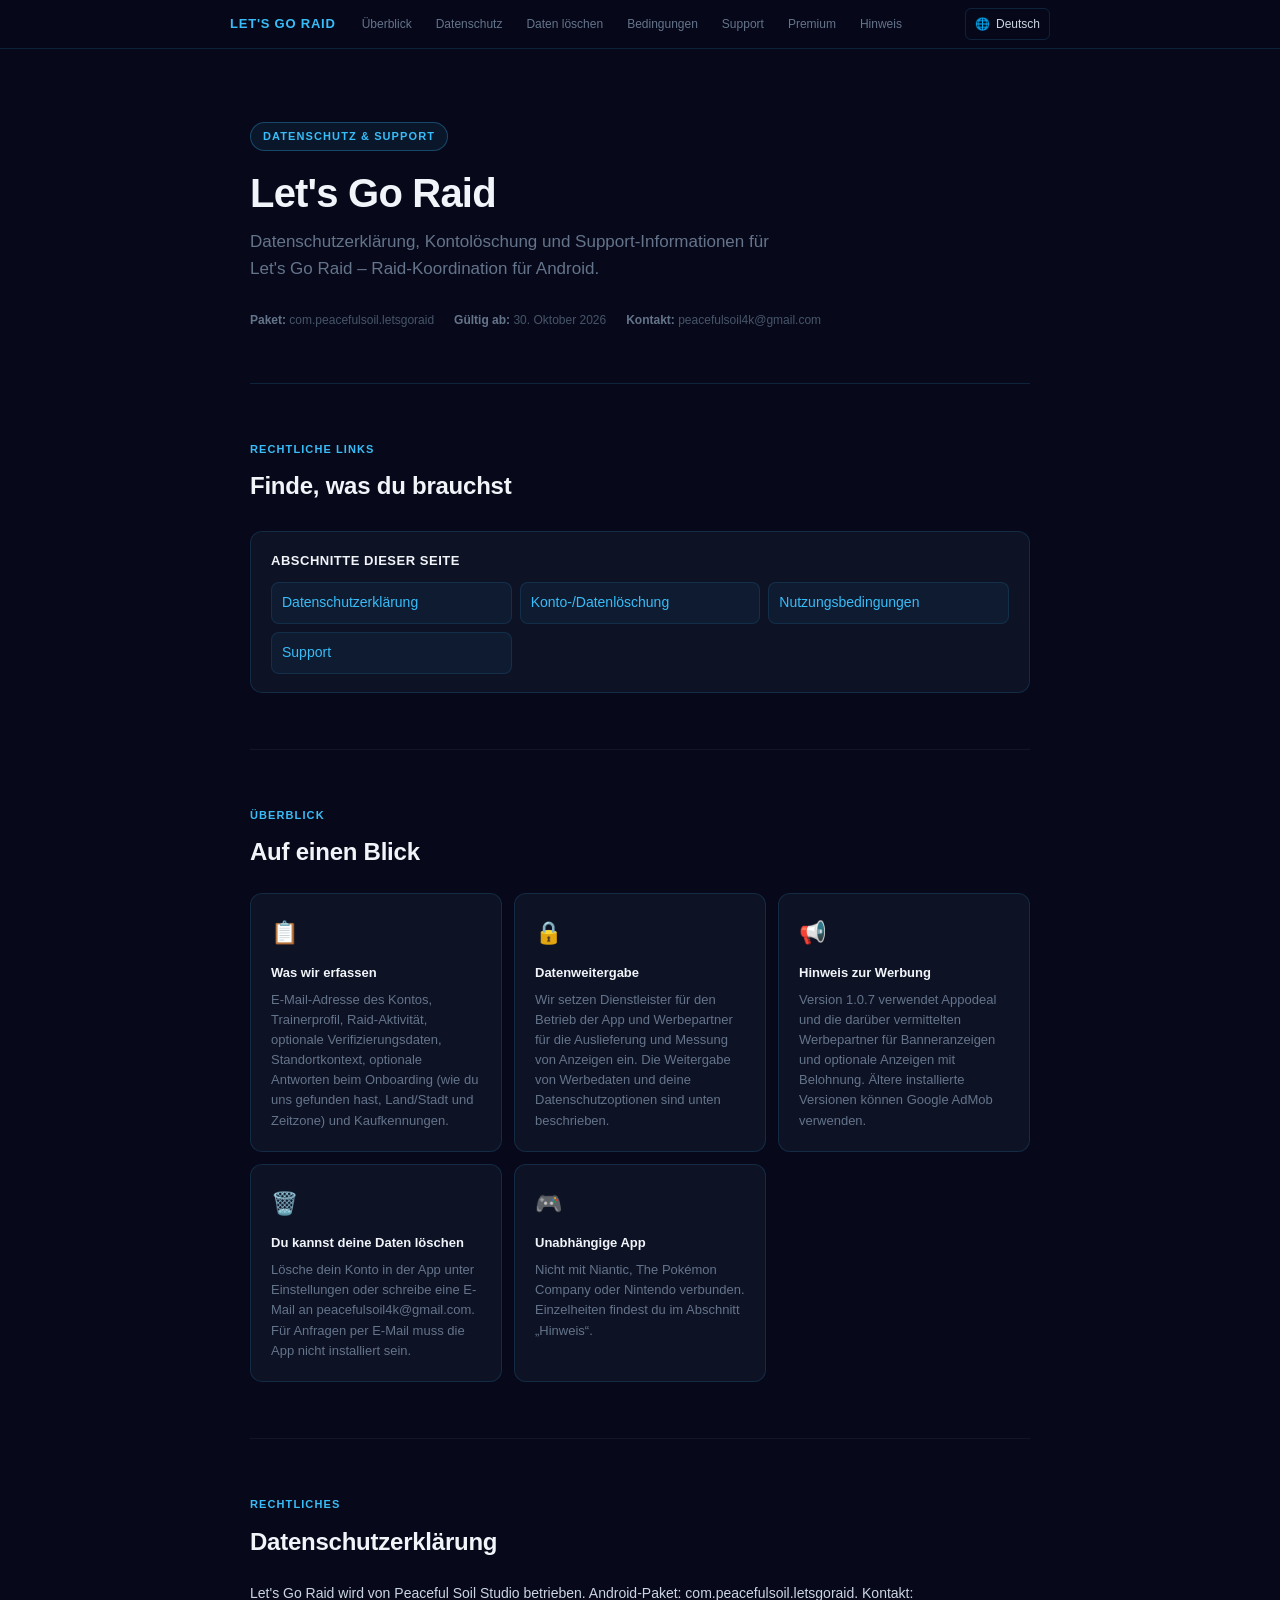
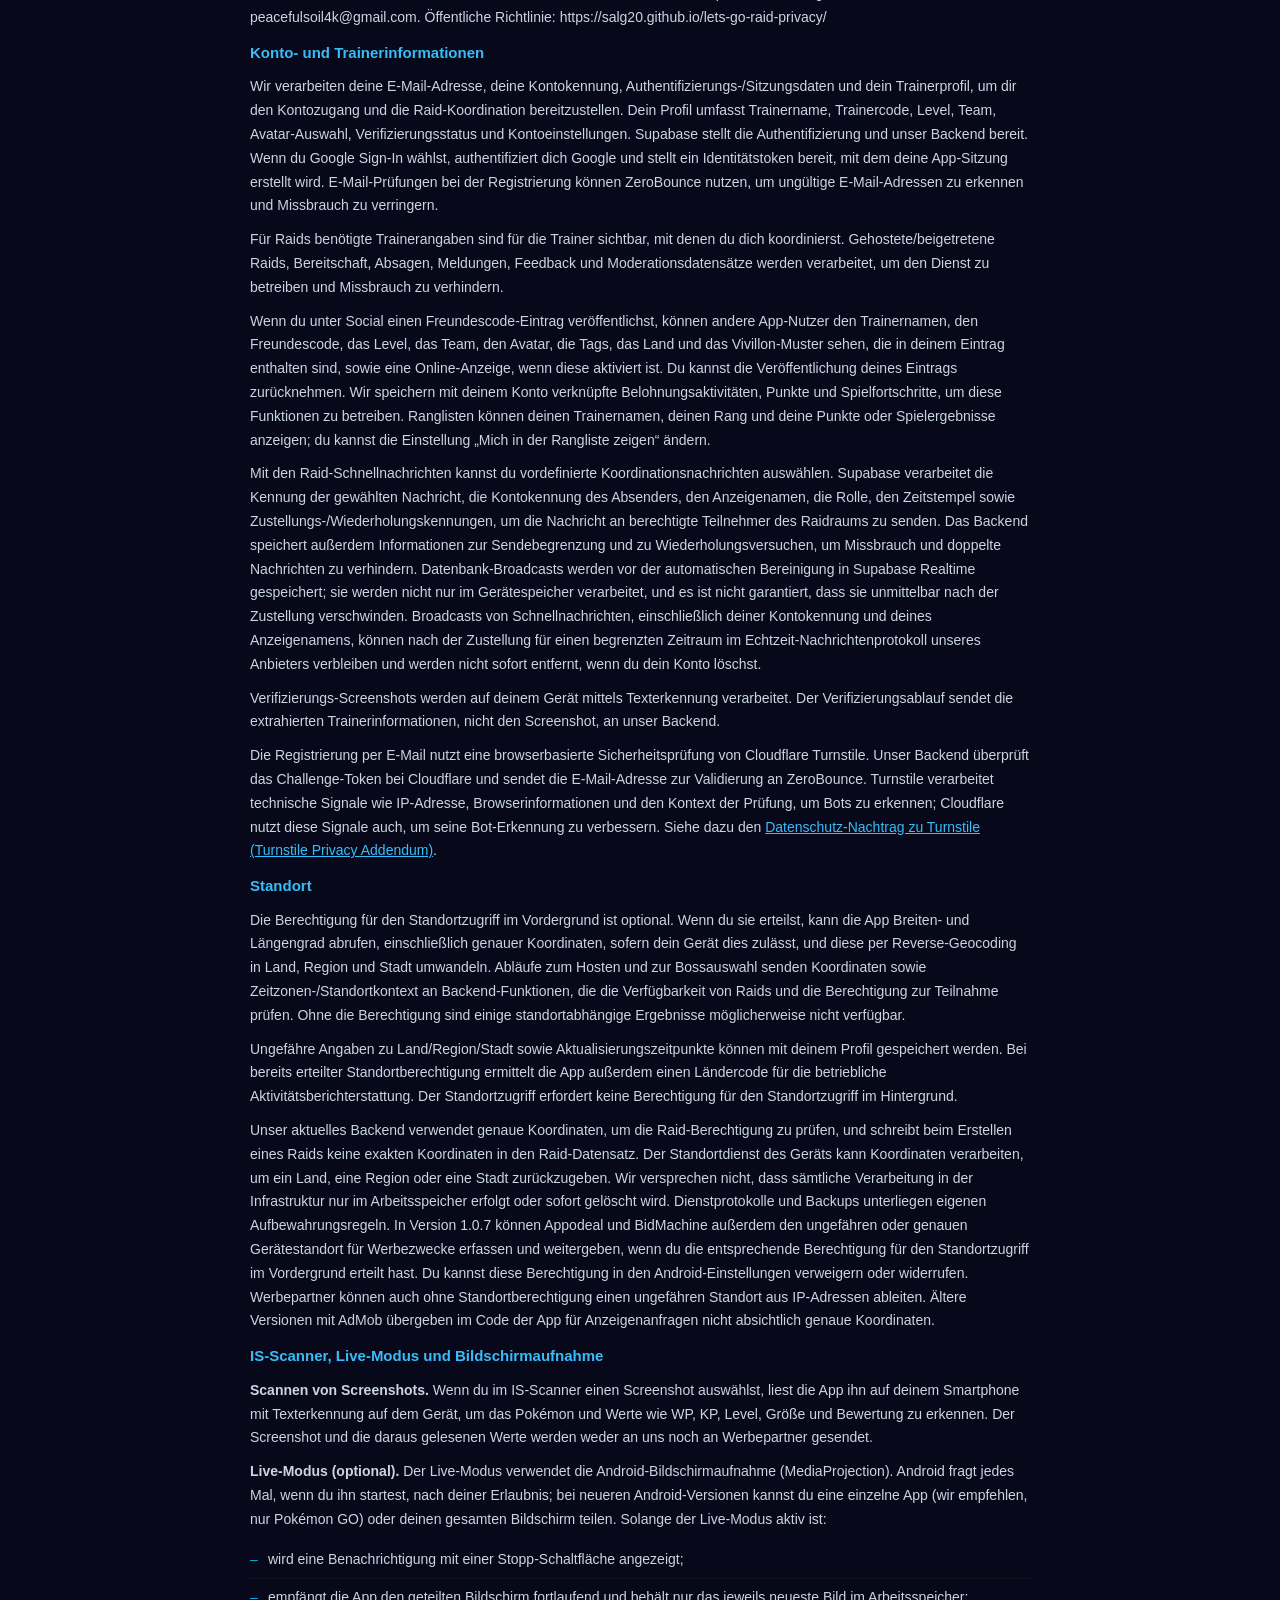
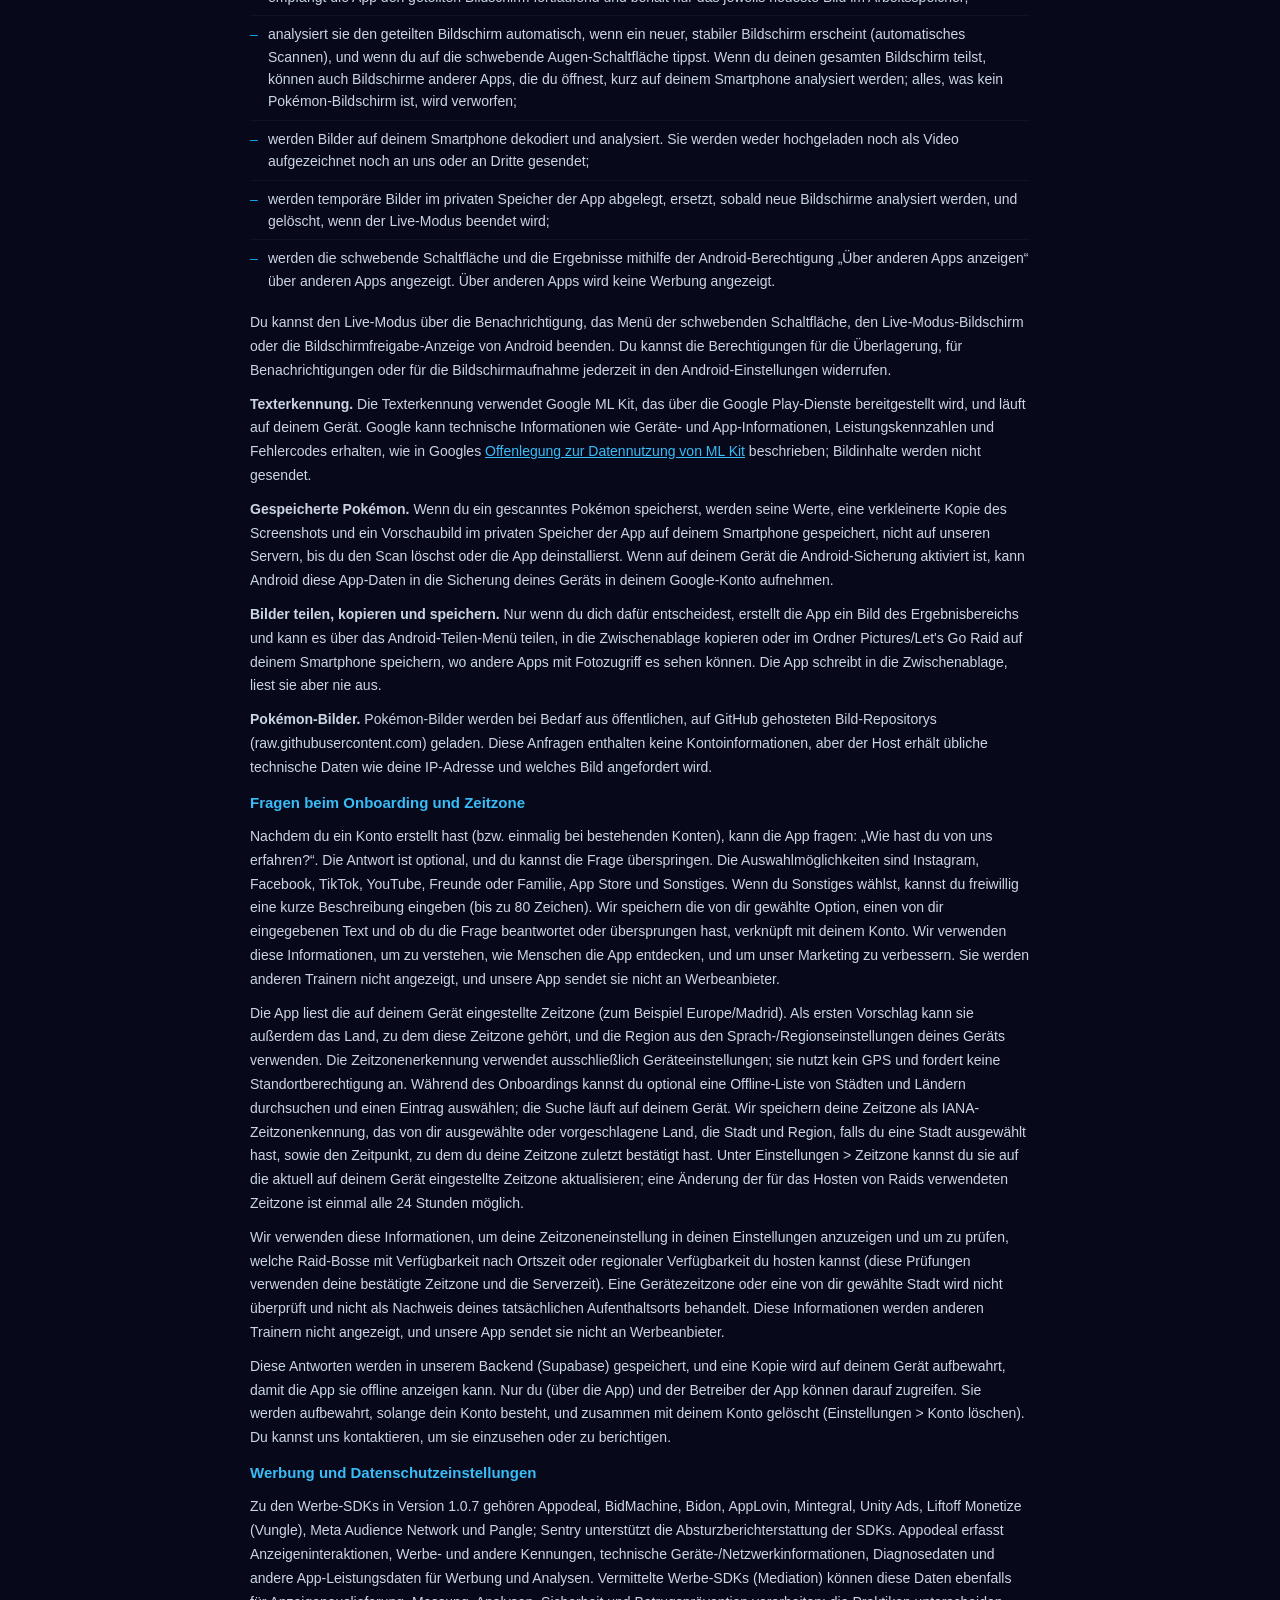
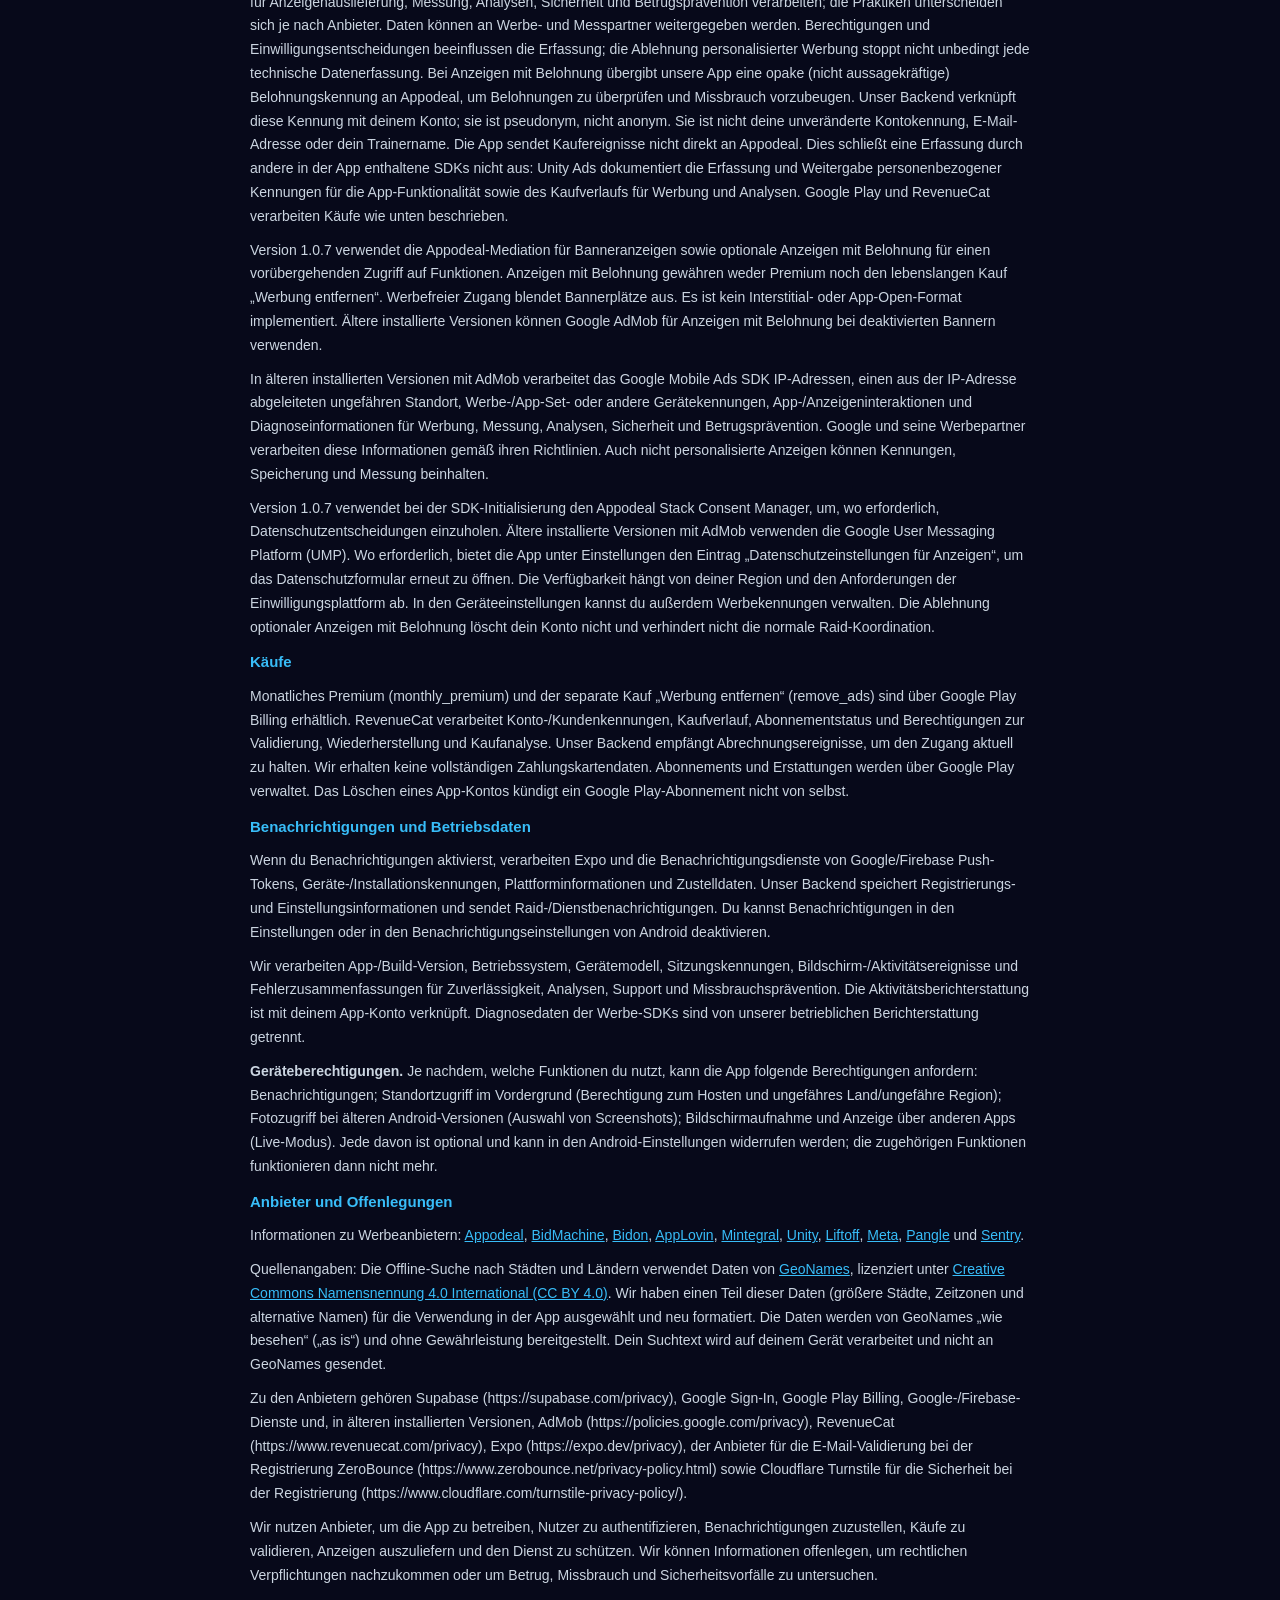
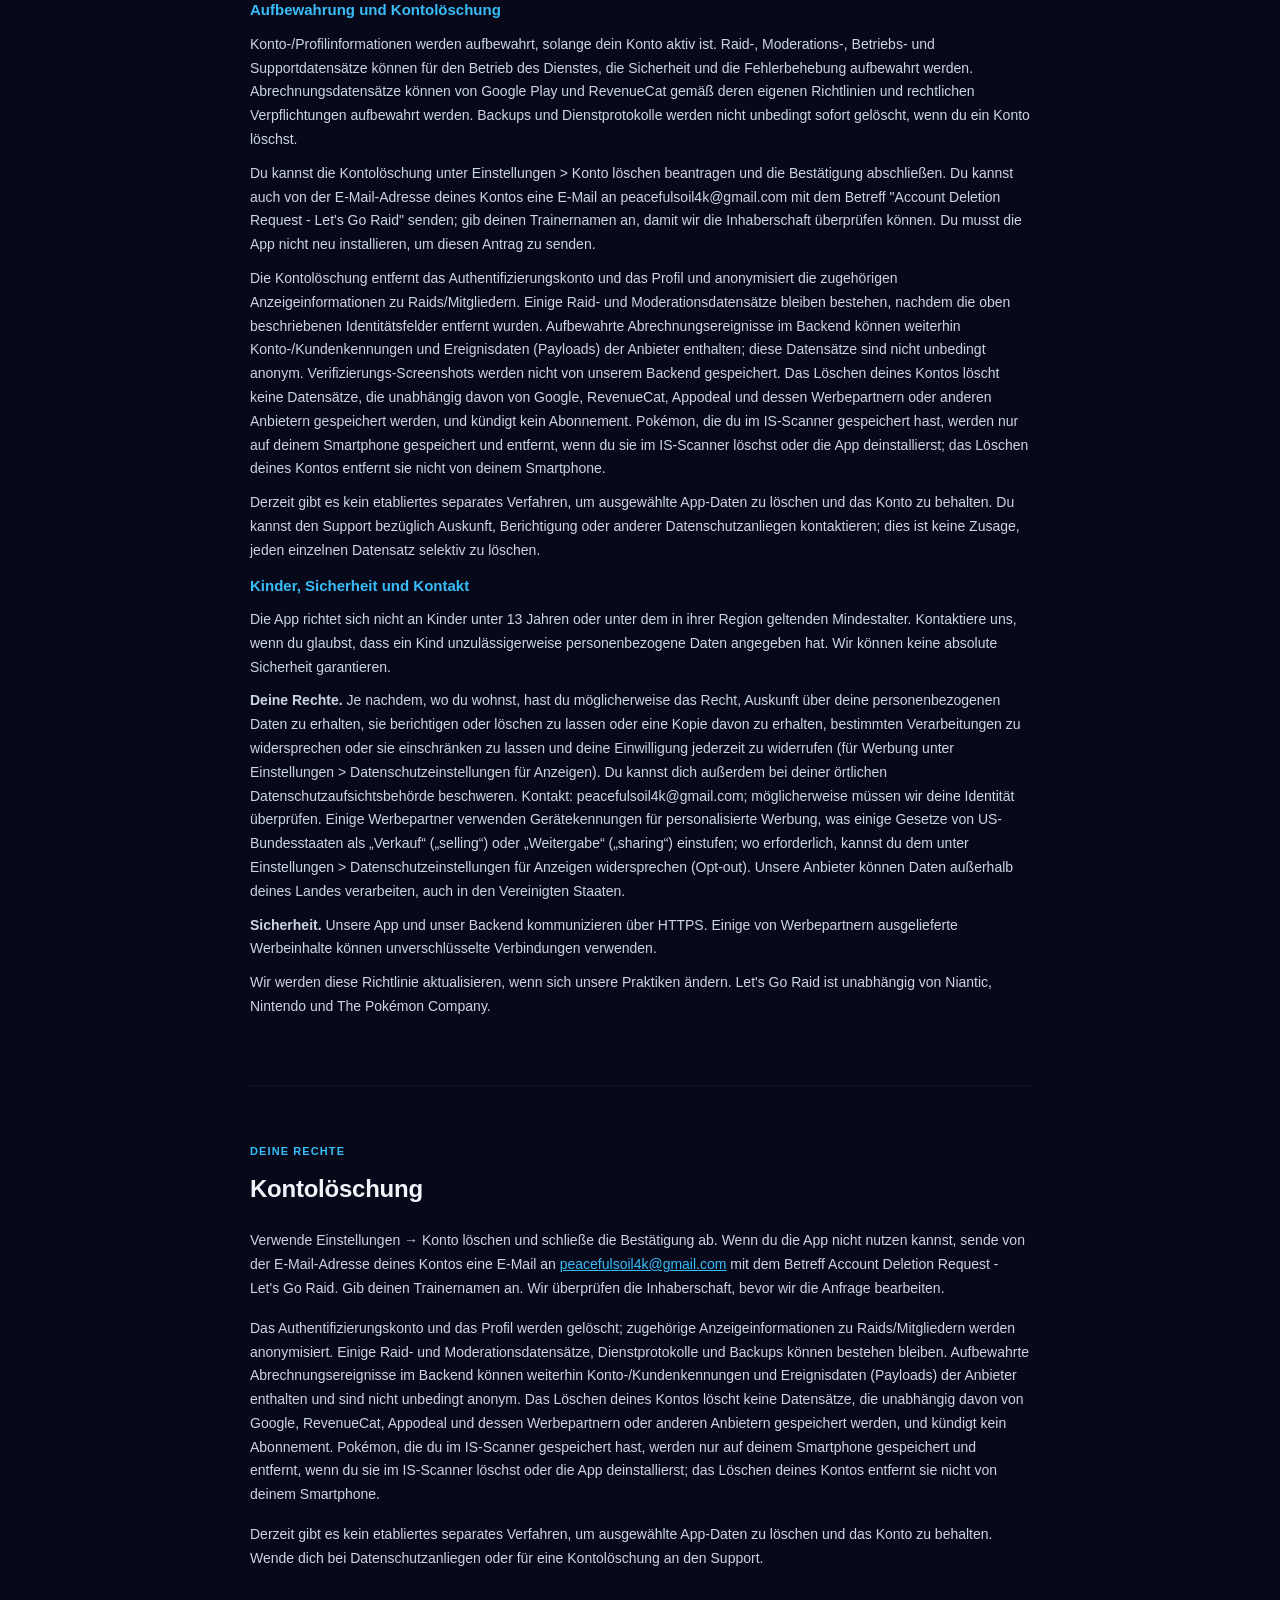
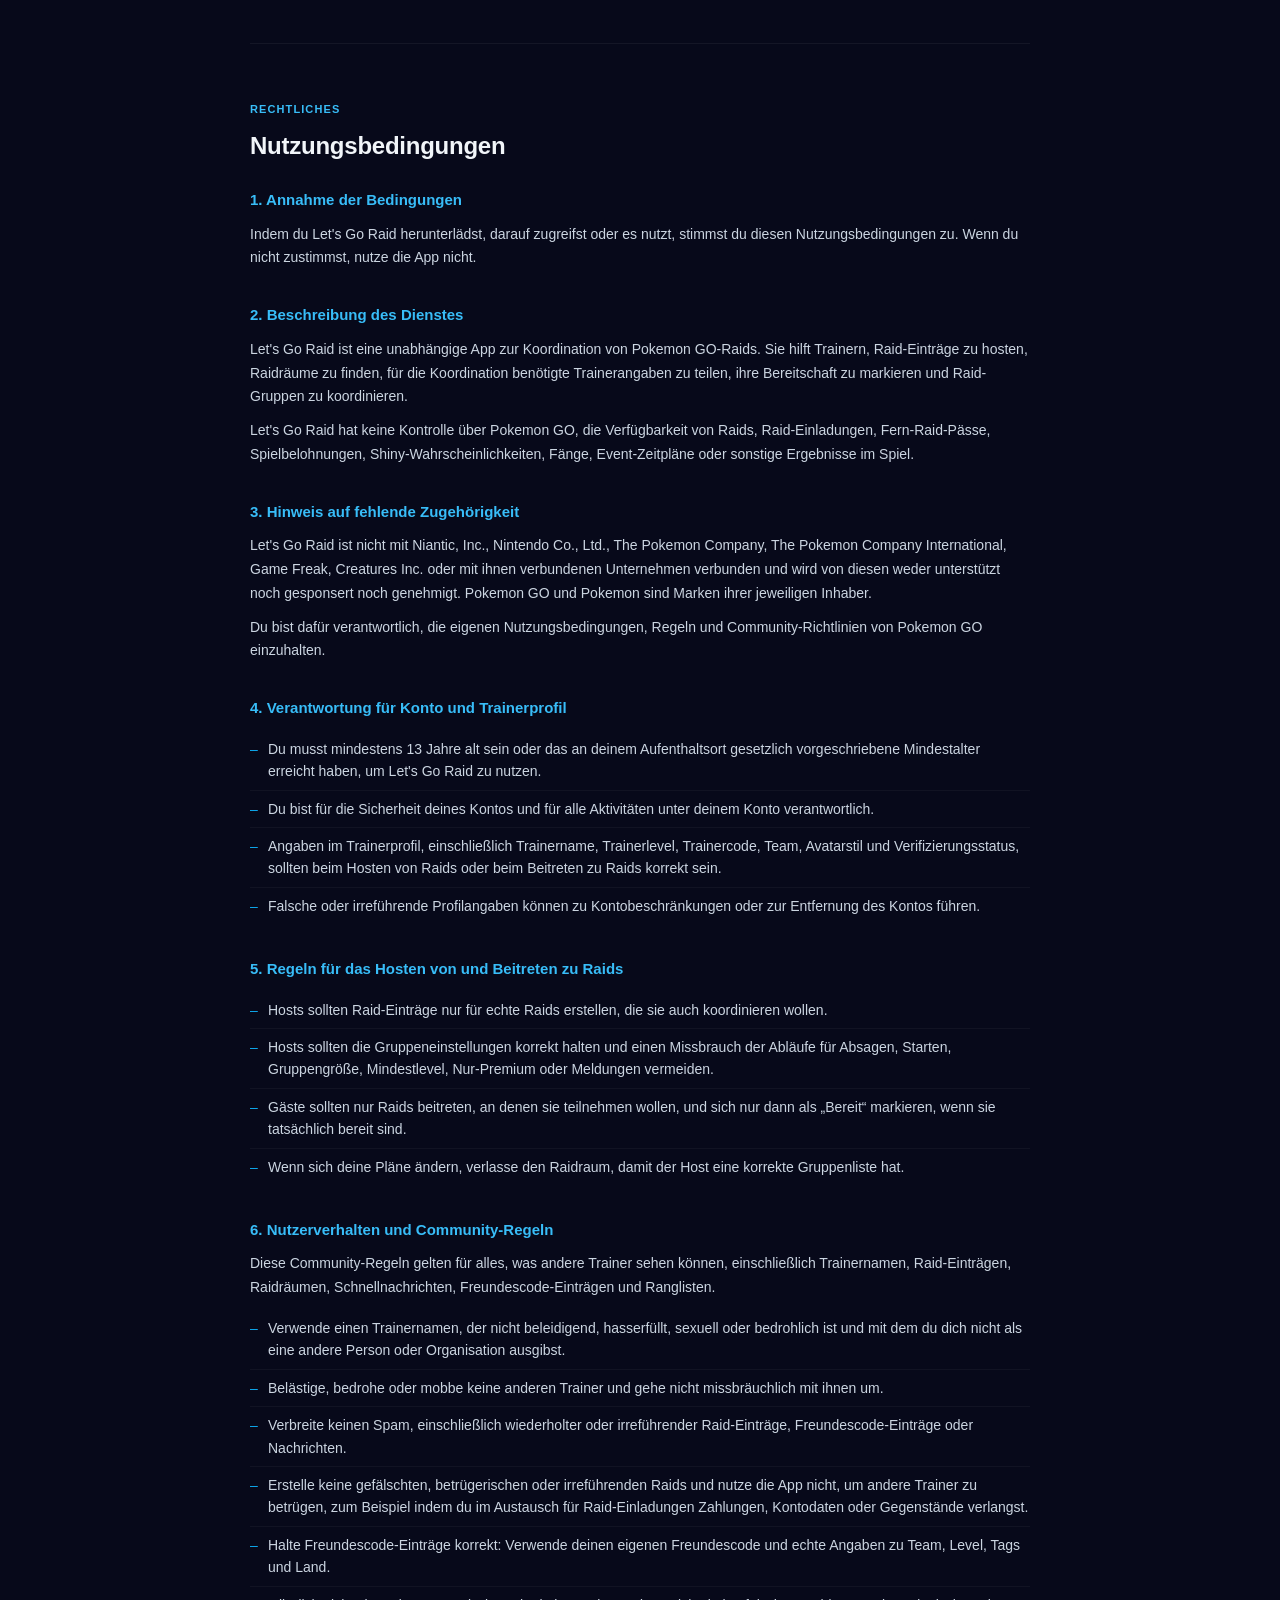
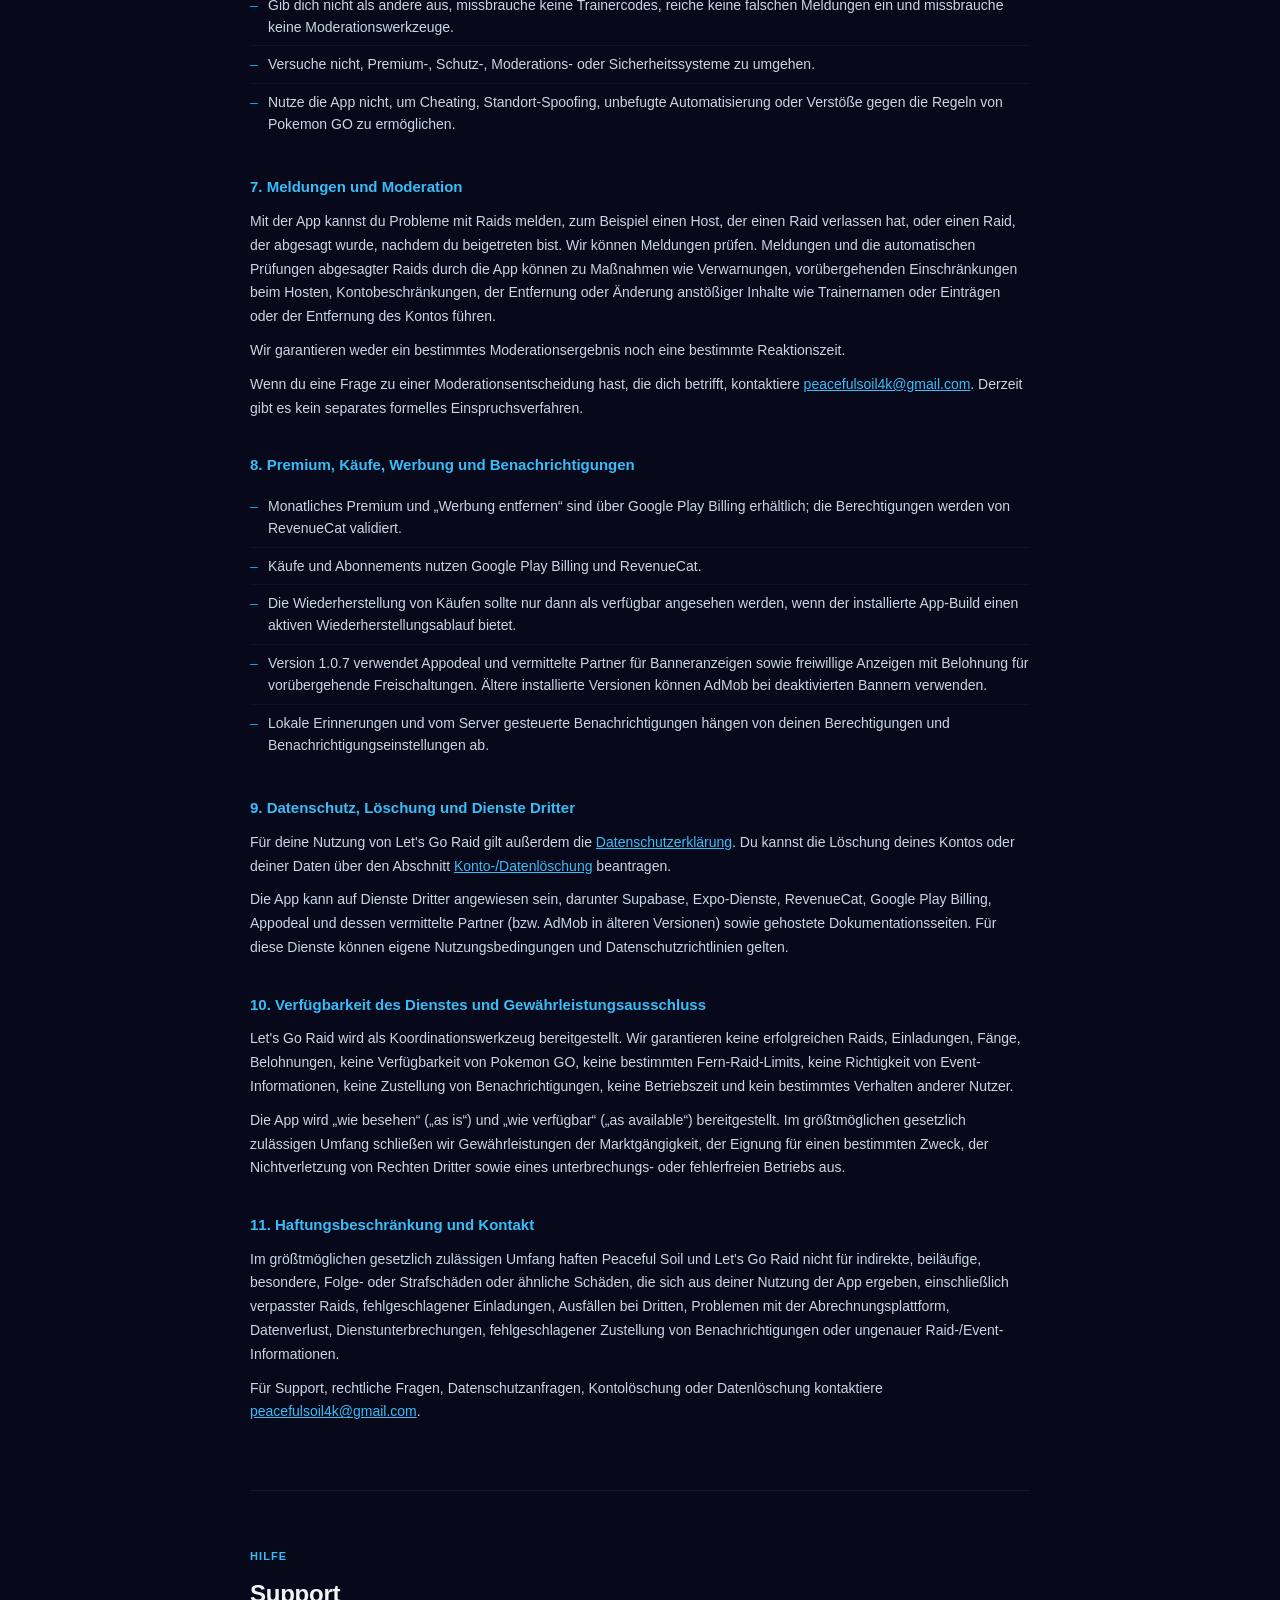
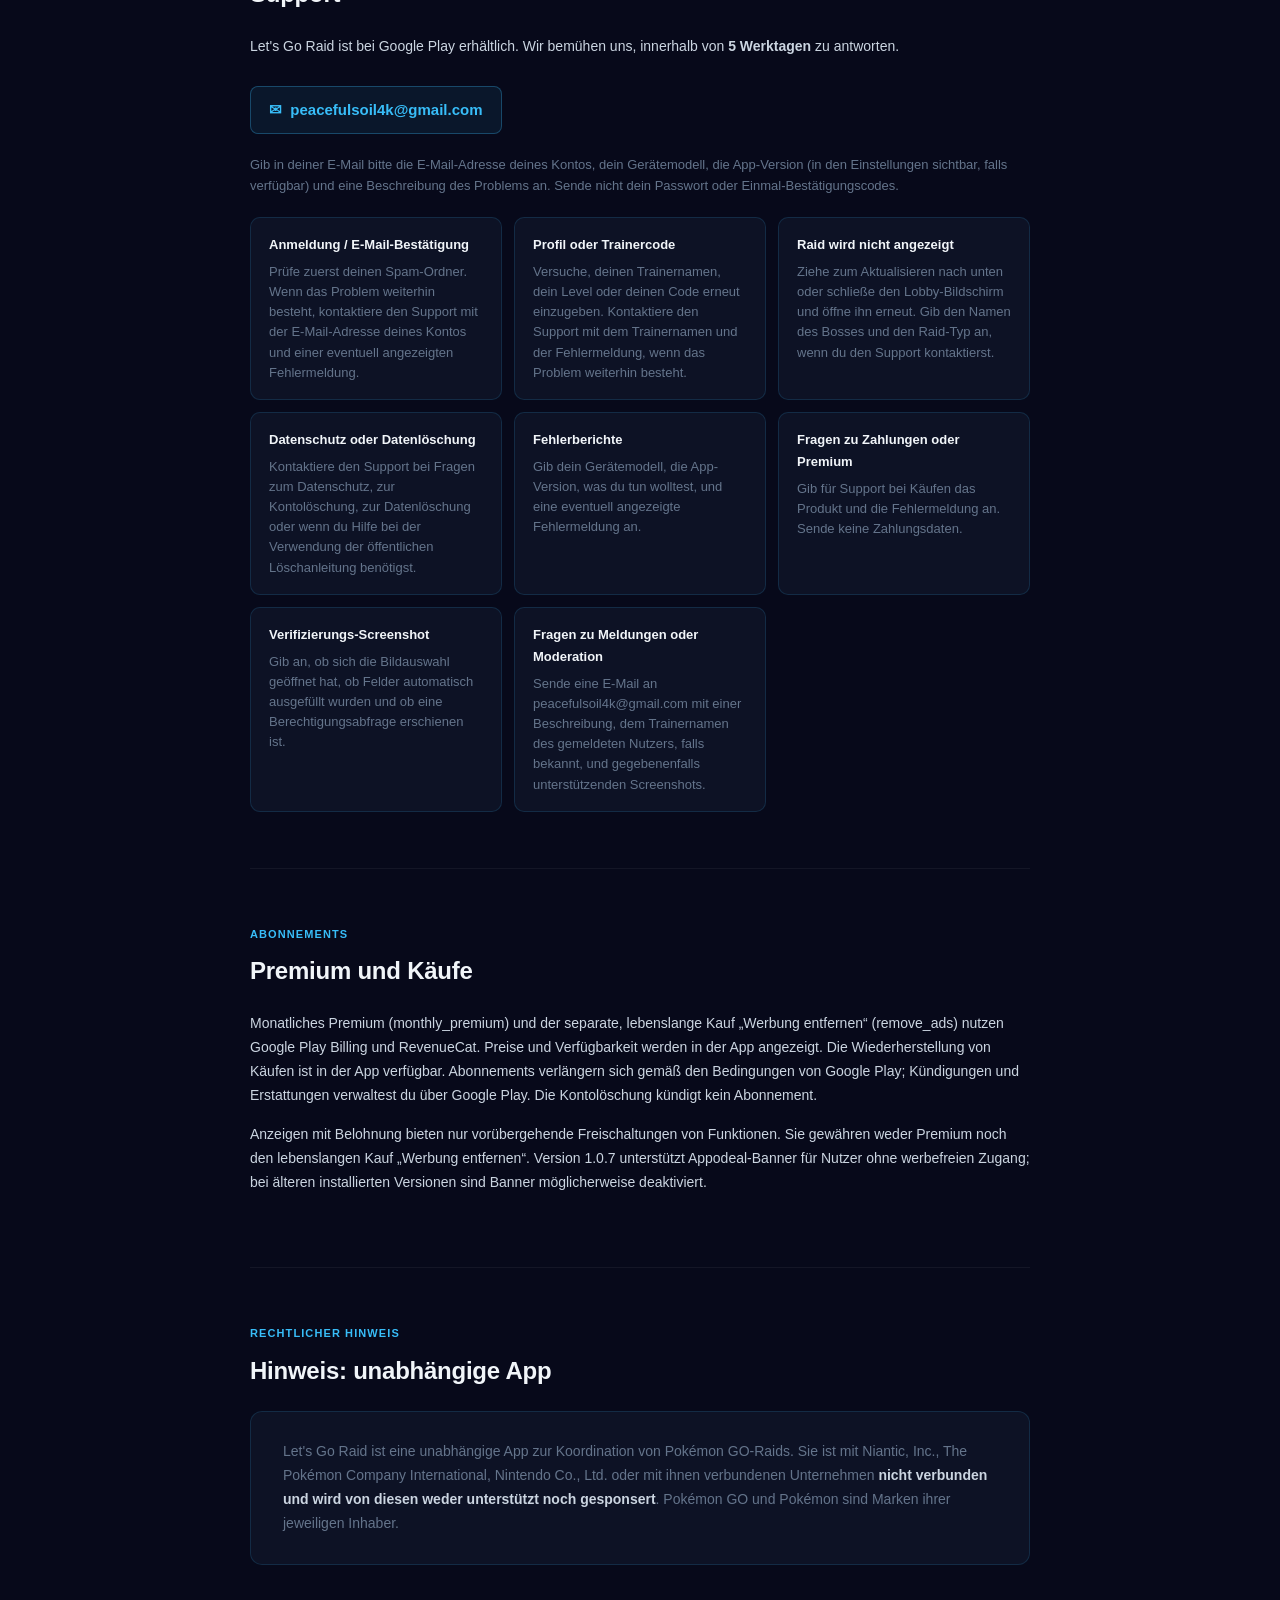
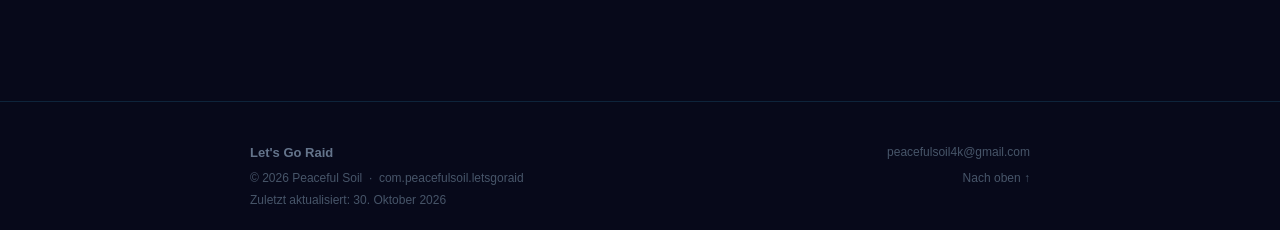
==== de/index.html @ e19de442 "feat: website in 12 languages with language menu; Community Rules - English root page unchanged at t" ====
<!DOCTYPE html>
<html lang="de">
<head>
  <meta charset="UTF-8" />
  <meta name="viewport" content="width=device-width, initial-scale=1.0" />
  <title>Let's Go Raid – Datenschutz &amp; Support</title>
  <link rel="canonical" href="https://salg20.github.io/lets-go-raid-privacy/de/" />
  <link rel="alternate" hreflang="x-default" href="https://salg20.github.io/lets-go-raid-privacy/" />
  <link rel="alternate" hreflang="en" href="https://salg20.github.io/lets-go-raid-privacy/" />
  <link rel="alternate" hreflang="ja" href="https://salg20.github.io/lets-go-raid-privacy/ja/" />
  <link rel="alternate" hreflang="pt-BR" href="https://salg20.github.io/lets-go-raid-privacy/pt-BR/" />
  <link rel="alternate" hreflang="es" href="https://salg20.github.io/lets-go-raid-privacy/es/" />
  <link rel="alternate" hreflang="de" href="https://salg20.github.io/lets-go-raid-privacy/de/" />
  <link rel="alternate" hreflang="ko" href="https://salg20.github.io/lets-go-raid-privacy/ko/" />
  <link rel="alternate" hreflang="zh-Hant" href="https://salg20.github.io/lets-go-raid-privacy/zh-Hant/" />
  <link rel="alternate" hreflang="id" href="https://salg20.github.io/lets-go-raid-privacy/id/" />
  <link rel="alternate" hreflang="th" href="https://salg20.github.io/lets-go-raid-privacy/th/" />
  <link rel="alternate" hreflang="fr" href="https://salg20.github.io/lets-go-raid-privacy/fr/" />
  <link rel="alternate" hreflang="it" href="https://salg20.github.io/lets-go-raid-privacy/it/" />
  <link rel="alternate" hreflang="hi" href="https://salg20.github.io/lets-go-raid-privacy/hi/" />
  <style>
    *, *::before, *::after { box-sizing: border-box; margin: 0; padding: 0; }

    :root {
      --bg: #07091a;
      --surface: #0d1225;
      --surface2: #111830;
      --border: rgba(56, 189, 248, 0.15);
      --border-strong: rgba(56, 189, 248, 0.3);
      --accent: #38bdf8;
      --accent-dim: #0ea5e9;
      --accent-glow: rgba(56, 189, 248, 0.08);
      --text: #cbd5e1;
      --text-bright: #f1f5f9;
      --text-muted: #64748b;
      --text-dim: #475569;
      --green: #34d399;
      --green-bg: rgba(52, 211, 153, 0.07);
      --green-border: rgba(52, 211, 153, 0.28);
    }

    html { scroll-behavior: smooth; }

    body {
      font-family: -apple-system, BlinkMacSystemFont, "Segoe UI", Roboto, Helvetica, Arial, sans-serif;
      background: var(--bg);
      color: var(--text);
      line-height: 1.7;
    }

    /* NAV */
    nav {
      position: sticky;
      top: 0;
      z-index: 50;
      background: rgba(7, 9, 26, 0.94);
      backdrop-filter: blur(12px);
      border-bottom: 1px solid var(--border);
      padding: 0 20px;
    }
    .nav-bar {
      max-width: 820px;
      margin: 0 auto;
      display: flex;
      align-items: center;
      gap: 8px;
    }
    .nav-inner {
      flex: 1;
      min-width: 0;
      display: flex;
      align-items: center;
      gap: 4px;
      height: 48px;
      overflow-x: auto;
      scrollbar-width: none;
    }
    .nav-inner::-webkit-scrollbar { display: none; }
    .nav-brand {
      font-size: 13px;
      font-weight: 800;
      color: var(--accent);
      letter-spacing: 0.06em;
      text-transform: uppercase;
      white-space: nowrap;
      margin-right: 12px;
      text-decoration: none;
    }
    .nav-link {
      font-size: 12px;
      color: var(--text-muted);
      text-decoration: none;
      white-space: nowrap;
      padding: 6px 10px;
      border-radius: 6px;
      transition: color 0.2s, background 0.2s;
    }
    .nav-link:hover { color: var(--accent); background: var(--accent-glow); }

    /* LANGUAGE MENU (works without JavaScript: <details> + plain links) */
    .lang-menu { position: relative; flex: none; }
    .lang-menu summary {
      list-style: none;
      cursor: pointer;
      display: flex;
      align-items: center;
      gap: 6px;
      font-size: 12px;
      color: var(--text);
      white-space: nowrap;
      padding: 5px 9px;
      border: 1px solid var(--border);
      border-radius: 6px;
    }
    .lang-menu summary::-webkit-details-marker { display: none; }
    .lang-menu summary:hover { color: var(--accent); border-color: var(--border-strong); }
    .lang-menu summary:focus-visible, .lang-list a:focus-visible { outline: 2px solid var(--accent); outline-offset: 2px; }
    .lang-list {
      position: absolute;
      right: 0;
      top: calc(100% + 6px);
      z-index: 60;
      list-style: none;
      min-width: 190px;
      max-height: 70vh;
      overflow-y: auto;
      padding: 6px;
      background: var(--surface);
      border: 1px solid var(--border-strong);
      border-radius: 10px;
      box-shadow: 0 12px 32px rgba(0, 0, 0, 0.45);
    }
    .lang-list a {
      display: block;
      padding: 7px 10px;
      border-radius: 6px;
      font-size: 13px;
      color: var(--text);
      text-decoration: none;
    }
    .lang-list a:hover { background: var(--accent-glow); color: var(--accent); }
    .lang-list a[aria-current="true"] { color: var(--accent); font-weight: 700; }

    /* LAYOUT */
    .container {
      max-width: 820px;
      margin: 0 auto;
      padding: 0 20px 80px;
    }

    /* HERO */
    .hero {
      padding: 72px 0 52px;
      border-bottom: 1px solid var(--border);
    }
    .hero-badge {
      display: inline-flex;
      align-items: center;
      gap: 6px;
      font-size: 11px;
      font-weight: 700;
      letter-spacing: 0.1em;
      text-transform: uppercase;
      color: var(--accent);
      background: var(--accent-glow);
      border: 1px solid var(--border-strong);
      border-radius: 999px;
      padding: 4px 12px;
      margin-bottom: 20px;
    }
    .hero h1 {
      font-size: 40px;
      font-weight: 900;
      color: var(--text-bright);
      line-height: 1.12;
      margin-bottom: 14px;
      letter-spacing: -0.02em;
    }
    .hero-sub {
      font-size: 17px;
      color: var(--text-muted);
      margin-bottom: 28px;
      max-width: 520px;
      line-height: 1.55;
    }
    .hero-meta {
      display: flex;
      flex-wrap: wrap;
      gap: 20px;
    }
    .hero-meta-item {
      font-size: 12px;
      color: var(--text-dim);
    }
    .hero-meta-item strong { color: var(--text-muted); }

    /* SECTION */
    section {
      padding: 56px 0;
      border-bottom: 1px solid rgba(255,255,255,0.05);
    }
    section:last-of-type { border-bottom: none; }
    .section-label {
      font-size: 11px;
      font-weight: 700;
      letter-spacing: 0.1em;
      text-transform: uppercase;
      color: var(--accent);
      margin-bottom: 8px;
    }
    .section-title {
      font-size: 24px;
      font-weight: 800;
      color: var(--text-bright);
      margin-bottom: 20px;
      letter-spacing: -0.01em;
    }

    /* SUMMARY CARDS */
    .cards-grid {
      display: grid;
      grid-template-columns: repeat(auto-fill, minmax(230px, 1fr));
      gap: 12px;
      margin-top: 4px;
    }
    .card {
      background: var(--surface);
      border: 1px solid var(--border);
      border-radius: 12px;
      padding: 20px;
      transition: border-color 0.2s, background 0.2s;
    }
    .card:hover {
      border-color: var(--border-strong);
      background: var(--surface2);
    }
    .card-icon { font-size: 22px; margin-bottom: 10px; display: block; }
    .card-title {
      font-size: 13px;
      font-weight: 700;
      color: var(--text-bright);
      margin-bottom: 6px;
    }
    .card-body {
      font-size: 13px;
      color: var(--text-muted);
      line-height: 1.55;
    }

    /* TABLE OF CONTENTS */
    .toc-panel {
      background: var(--surface);
      border: 1px solid var(--border);
      border-radius: 12px;
      padding: 18px 20px;
      margin-top: 24px;
    }
    .toc-title {
      font-size: 13px;
      font-weight: 800;
      color: var(--text-bright);
      margin-bottom: 10px;
      letter-spacing: 0.04em;
      text-transform: uppercase;
    }
    .toc-links {
      display: grid;
      grid-template-columns: repeat(auto-fit, minmax(180px, 1fr));
      gap: 8px;
    }
    .toc-links a {
      color: var(--accent);
      text-decoration: none;
      font-size: 14px;
      padding: 8px 10px;
      border-radius: 8px;
      background: rgba(56, 189, 248, 0.06);
      border: 1px solid rgba(56, 189, 248, 0.12);
    }
    .toc-links a:hover { background: var(--accent-glow); }
    /* POLICY CONTENT */
    .policy-section { margin-bottom: 32px; }
    .policy-section:last-child { margin-bottom: 0; }
    .policy-h2 {
      font-size: 15px;
      font-weight: 700;
      color: var(--accent);
      margin-bottom: 10px;
    }
    .policy-p {
      font-size: 14px;
      color: var(--text);
      margin-bottom: 10px;
      line-height: 1.7;
    }
    .policy-ul {
      list-style: none;
      margin: 8px 0 12px;
      padding: 0;
    }
    .policy-ul li {
      font-size: 14px;
      color: var(--text);
      padding: 7px 0 7px 18px;
      border-bottom: 1px solid rgba(255,255,255,0.04);
      position: relative;
      line-height: 1.6;
    }
    .policy-ul li::before {
      content: "–";
      position: absolute;
      left: 0;
      color: var(--accent-dim);
    }
    .policy-ul li:last-child { border-bottom: none; }
    .policy-ul li strong { color: var(--text-bright); }
    .policy-ul a { color: var(--accent); }

    /* CALLOUT BOXES */
    .callout {
      border-radius: 10px;
      padding: 20px 24px;
      margin: 20px 0;
    }
    .callout-green {
      background: var(--green-bg);
      border: 1px solid var(--green-border);
    }
    .callout-blue {
      background: var(--accent-glow);
      border: 1px solid var(--border-strong);
    }
    .callout-title {
      font-size: 13px;
      font-weight: 700;
      margin-bottom: 10px;
    }
    .callout-green .callout-title { color: var(--green); }
    .callout-blue .callout-title { color: var(--accent); }
    .callout-body {
      font-size: 14px;
      color: var(--text);
      line-height: 1.65;
    }
    .callout-body a { color: var(--accent); }
    .callout-body strong { color: var(--text-bright); }

    /* DELETION STEPS */
    .deletion-steps {
      display: grid;
      grid-template-columns: repeat(auto-fill, minmax(210px, 1fr));
      gap: 12px;
      margin: 20px 0;
    }
    .deletion-step {
      background: var(--surface);
      border: 1px solid var(--border);
      border-radius: 10px;
      padding: 16px 18px;
    }
    .deletion-step-num {
      font-size: 11px;
      font-weight: 700;
      color: var(--accent);
      letter-spacing: 0.08em;
      text-transform: uppercase;
      margin-bottom: 6px;
    }
    .deletion-step-title {
      font-size: 13px;
      font-weight: 700;
      color: var(--text-bright);
      margin-bottom: 4px;
    }
    .deletion-step-body {
      font-size: 13px;
      color: var(--text-muted);
      line-height: 1.5;
    }
    .deletion-step-body a { color: var(--accent); }
    .deletion-step-body em { font-style: italic; }

    /* SUPPORT TOPICS */
    .support-topics {
      display: grid;
      grid-template-columns: repeat(auto-fill, minmax(250px, 1fr));
      gap: 12px;
      margin-top: 20px;
    }
    .support-topic {
      background: var(--surface);
      border: 1px solid var(--border);
      border-radius: 10px;
      padding: 16px 18px;
    }
    .support-topic-title {
      font-size: 13px;
      font-weight: 700;
      color: var(--text-bright);
      margin-bottom: 6px;
    }
    .support-topic-body {
      font-size: 13px;
      color: var(--text-muted);
      line-height: 1.55;
    }

    /* EMAIL BUTTON */
    a { color: var(--accent); text-decoration: underline; }
    .email-link {
      display: inline-flex;
      align-items: center;
      gap: 8px;
      font-size: 15px;
      font-weight: 600;
      color: var(--accent);
      text-decoration: none;
      background: var(--accent-glow);
      border: 1px solid var(--border-strong);
      border-radius: 8px;
      padding: 10px 18px;
      margin: 12px 0;
      transition: background 0.2s, border-color 0.2s;
    }
    .email-link:hover {
      background: rgba(56, 189, 248, 0.14);
      border-color: var(--accent);
    }

    /* DISCLAIMER */
    .disclaimer-box {
      background: var(--surface);
      border: 1px solid var(--border);
      border-radius: 12px;
      padding: 28px 32px;
    }
    .disclaimer-box p {
      font-size: 14px;
      color: var(--text-muted);
      line-height: 1.7;
    }
    .disclaimer-box strong { color: var(--text); }

    /* FOOTER */
    footer {
      padding: 40px 0 20px;
      border-top: 1px solid var(--border);
    }
    .footer-inner {
      display: flex;
      flex-wrap: wrap;
      justify-content: space-between;
      align-items: flex-start;
      gap: 16px;
    }
    .footer-brand {
      font-size: 13px;
      font-weight: 700;
      color: var(--text-muted);
    }
    .footer-copy {
      font-size: 12px;
      color: var(--text-dim);
      margin-top: 4px;
    }
    .footer-links {
      display: flex;
      flex-direction: column;
      align-items: flex-end;
      gap: 6px;
    }
    .footer-links a {
      font-size: 12px;
      color: var(--text-dim);
      text-decoration: none;
    }
    .footer-links a:hover { color: var(--accent); }

    /* BODY HELPERS */
    .body-text {
      font-size: 14px;
      color: var(--text);
      margin-bottom: 16px;
      line-height: 1.7;
    }
    .body-text-muted {
      font-size: 13px;
      color: var(--text-muted);
      margin-bottom: 16px;
      line-height: 1.65;
    }

    /* RESPONSIVE */
    @media (max-width: 600px) {
      .hero h1 { font-size: 28px; }
      .hero-sub { font-size: 15px; }
      .section-title { font-size: 20px; }
      .cards-grid { grid-template-columns: 1fr; }
      .deletion-steps { grid-template-columns: 1fr; }
      .support-topics { grid-template-columns: 1fr; }
      .disclaimer-box { padding: 20px; }
      .footer-links { align-items: flex-start; }
      nav { padding: 0 12px; }
      .container { padding: 0 16px 60px; }
      .callout { padding: 16px 18px; }
    }
  </style>
</head>
<body>

  <!-- STICKY NAV -->
  <nav>
    <div class="nav-bar">
    <div class="nav-inner">
      <a class="nav-brand" href="#top">Let's Go Raid</a>
      <a class="nav-link" href="#summary">Überblick</a>
      <a class="nav-link" href="#privacy">Datenschutz</a>
      <a class="nav-link" href="#deletion">Daten löschen</a>
      <a class="nav-link" href="#terms">Bedingungen</a>
      <a class="nav-link" href="#support">Support</a>
      <a class="nav-link" href="#premium">Premium</a>
      <a class="nav-link" href="#disclaimer">Hinweis</a>
    </div>
    <!-- LANGUAGE MENU: language names stay in their own language on every page. -->
    <details class="lang-menu">
      <summary aria-label="Sprache: Deutsch"><span aria-hidden="true">🌐</span><span>Deutsch</span></summary>
      <ul class="lang-list">
        <li><a href="../" hreflang="en" lang="en" data-lang="en">English</a></li>
        <li><a href="../ja/" hreflang="ja" lang="ja" data-lang="ja">日本語</a></li>
        <li><a href="../pt-BR/" hreflang="pt-BR" lang="pt-BR" data-lang="pt-BR">Português (Brasil)</a></li>
        <li><a href="../es/" hreflang="es" lang="es" data-lang="es">Español</a></li>
        <li><a href="../de/" hreflang="de" lang="de" data-lang="de" aria-current="true">Deutsch</a></li>
        <li><a href="../ko/" hreflang="ko" lang="ko" data-lang="ko">한국어</a></li>
        <li><a href="../zh-Hant/" hreflang="zh-Hant" lang="zh-Hant" data-lang="zh-Hant">繁體中文</a></li>
        <li><a href="../id/" hreflang="id" lang="id" data-lang="id">Bahasa Indonesia</a></li>
        <li><a href="../th/" hreflang="th" lang="th" data-lang="th">ไทย</a></li>
        <li><a href="../fr/" hreflang="fr" lang="fr" data-lang="fr">Français</a></li>
        <li><a href="../it/" hreflang="it" lang="it" data-lang="it">Italiano</a></li>
        <li><a href="../hi/" hreflang="hi" lang="hi" data-lang="hi">हिन्दी</a></li>
      </ul>
    </details>
    </div>
  </nav>

  <div class="container" id="top">

    <!-- HERO -->
    <div class="hero">
      <div class="hero-badge">Datenschutz &amp; Support</div>
      <h1>Let's Go Raid</h1>
      <p class="hero-sub">Datenschutzerklärung, Kontolöschung und Support-Informationen für Let's Go Raid – Raid-Koordination für Android.</p>
      <div class="hero-meta">
        <span class="hero-meta-item"><strong>Paket:</strong> com.peacefulsoil.letsgoraid</span>
        <span class="hero-meta-item"><strong>Gültig ab:</strong> 30. Oktober 2026</span>
        <span class="hero-meta-item"><strong>Kontakt:</strong> peacefulsoil4k@gmail.com</span>
      </div>
    </div>

    <!-- TABLE OF CONTENTS -->
    <section id="toc">
      <div class="section-label">Rechtliche Links</div>
      <div class="section-title">Finde, was du brauchst</div>
      <div class="toc-panel">
        <div class="toc-title">Abschnitte dieser Seite</div>
        <div class="toc-links">
          <a href="#privacy">Datenschutzerklärung</a>
          <a href="#deletion">Konto-/Datenlöschung</a>
          <a href="#terms">Nutzungsbedingungen</a>
          <a href="#support">Support</a>
        </div>
      </div>
    </section>
    <!-- QUICK SUMMARY -->
    <section id="summary">
      <div class="section-label">Überblick</div>
      <div class="section-title">Auf einen Blick</div>
      <div class="cards-grid">
        <div class="card">
          <span class="card-icon">📋</span>
          <div class="card-title">Was wir erfassen</div>
          <div class="card-body">E-Mail-Adresse des Kontos, Trainerprofil, Raid-Aktivität, optionale Verifizierungsdaten, Standortkontext, optionale Antworten beim Onboarding (wie du uns gefunden hast, Land/Stadt und Zeitzone) und Kaufkennungen.</div>
        </div>
        <div class="card">
          <span class="card-icon">🔒</span>
          <div class="card-title">Datenweitergabe</div>
          <div class="card-body">Wir setzen Dienstleister für den Betrieb der App und Werbepartner für die Auslieferung und Messung von Anzeigen ein. Die Weitergabe von Werbedaten und deine Datenschutzoptionen sind unten beschrieben.</div>
        </div>
        <div class="card">
          <span class="card-icon">📢</span>
          <div class="card-title">Hinweis zur Werbung</div>
          <div class="card-body">Version 1.0.7 verwendet Appodeal und die darüber vermittelten Werbepartner für Banneranzeigen und optionale Anzeigen mit Belohnung. Ältere installierte Versionen können Google AdMob verwenden.</div>
        </div>
        <div class="card">
          <span class="card-icon">🗑️</span>
          <div class="card-title">Du kannst deine Daten löschen</div>
          <div class="card-body">Lösche dein Konto in der App unter Einstellungen oder schreibe eine E-Mail an peacefulsoil4k@gmail.com. Für Anfragen per E-Mail muss die App nicht installiert sein.</div>
        </div>
        <div class="card">
          <span class="card-icon">🎮</span>
          <div class="card-title">Unabhängige App</div>
          <div class="card-body">Nicht mit Niantic, The Pokémon Company oder Nintendo verbunden. Einzelheiten findest du im Abschnitt „Hinweis“.</div>
        </div>
      </div>
    </section>

    <!-- PRIVACY POLICY -->
    <section id="privacy"><div class="section-label">Rechtliches</div><div class="section-title">Datenschutzerklärung</div>
<p class="policy-p">Let's Go Raid wird von Peaceful Soil Studio betrieben. Android-Paket: com.peacefulsoil.letsgoraid. Kontakt: peacefulsoil4k@gmail.com. Öffentliche Richtlinie: https://salg20.github.io/lets-go-raid-privacy/</p>
<h3 class="policy-h2">Konto- und Trainerinformationen</h3>
<p class="policy-p">Wir verarbeiten deine E-Mail-Adresse, deine Kontokennung, Authentifizierungs-/Sitzungsdaten und dein Trainerprofil, um dir den Kontozugang und die Raid-Koordination bereitzustellen. Dein Profil umfasst Trainername, Trainercode, Level, Team, Avatar-Auswahl, Verifizierungsstatus und Kontoeinstellungen. Supabase stellt die Authentifizierung und unser Backend bereit. Wenn du Google Sign-In wählst, authentifiziert dich Google und stellt ein Identitätstoken bereit, mit dem deine App-Sitzung erstellt wird. E-Mail-Prüfungen bei der Registrierung können ZeroBounce nutzen, um ungültige E-Mail-Adressen zu erkennen und Missbrauch zu verringern.</p>
<p class="policy-p">Für Raids benötigte Trainerangaben sind für die Trainer sichtbar, mit denen du dich koordinierst. Gehostete/beigetretene Raids, Bereitschaft, Absagen, Meldungen, Feedback und Moderationsdatensätze werden verarbeitet, um den Dienst zu betreiben und Missbrauch zu verhindern.</p>
<p class="policy-p">Wenn du unter Social einen Freundescode-Eintrag veröffentlichst, können andere App-Nutzer den Trainernamen, den Freundescode, das Level, das Team, den Avatar, die Tags, das Land und das Vivillon-Muster sehen, die in deinem Eintrag enthalten sind, sowie eine Online-Anzeige, wenn diese aktiviert ist. Du kannst die Veröffentlichung deines Eintrags zurücknehmen. Wir speichern mit deinem Konto verknüpfte Belohnungsaktivitäten, Punkte und Spielfortschritte, um diese Funktionen zu betreiben. Ranglisten können deinen Trainernamen, deinen Rang und deine Punkte oder Spielergebnisse anzeigen; du kannst die Einstellung „Mich in der Rangliste zeigen“ ändern.</p>
<p class="policy-p">Mit den Raid-Schnellnachrichten kannst du vordefinierte Koordinationsnachrichten auswählen. Supabase verarbeitet die Kennung der gewählten Nachricht, die Kontokennung des Absenders, den Anzeigenamen, die Rolle, den Zeitstempel sowie Zustellungs-/Wiederholungskennungen, um die Nachricht an berechtigte Teilnehmer des Raidraums zu senden. Das Backend speichert außerdem Informationen zur Sendebegrenzung und zu Wiederholungsversuchen, um Missbrauch und doppelte Nachrichten zu verhindern. Datenbank-Broadcasts werden vor der automatischen Bereinigung in Supabase Realtime gespeichert; sie werden nicht nur im Gerätespeicher verarbeitet, und es ist nicht garantiert, dass sie unmittelbar nach der Zustellung verschwinden. Broadcasts von Schnellnachrichten, einschließlich deiner Kontokennung und deines Anzeigenamens, können nach der Zustellung für einen begrenzten Zeitraum im Echtzeit-Nachrichtenprotokoll unseres Anbieters verbleiben und werden nicht sofort entfernt, wenn du dein Konto löschst.</p>
<p class="policy-p">Verifizierungs-Screenshots werden auf deinem Gerät mittels Texterkennung verarbeitet. Der Verifizierungsablauf sendet die extrahierten Trainerinformationen, nicht den Screenshot, an unser Backend.</p>
<p class="policy-p">Die Registrierung per E-Mail nutzt eine browserbasierte Sicherheitsprüfung von Cloudflare Turnstile. Unser Backend überprüft das Challenge-Token bei Cloudflare und sendet die E-Mail-Adresse zur Validierung an ZeroBounce. Turnstile verarbeitet technische Signale wie IP-Adresse, Browserinformationen und den Kontext der Prüfung, um Bots zu erkennen; Cloudflare nutzt diese Signale auch, um seine Bot-Erkennung zu verbessern. Siehe dazu den <a href="https://www.cloudflare.com/turnstile-privacy-policy/">Datenschutz-Nachtrag zu Turnstile (Turnstile Privacy Addendum)</a>.</p>
<h3 class="policy-h2">Standort</h3>
<p class="policy-p">Die Berechtigung für den Standortzugriff im Vordergrund ist optional. Wenn du sie erteilst, kann die App Breiten- und Längengrad abrufen, einschließlich genauer Koordinaten, sofern dein Gerät dies zulässt, und diese per Reverse-Geocoding in Land, Region und Stadt umwandeln. Abläufe zum Hosten und zur Bossauswahl senden Koordinaten sowie Zeitzonen-/Standortkontext an Backend-Funktionen, die die Verfügbarkeit von Raids und die Berechtigung zur Teilnahme prüfen. Ohne die Berechtigung sind einige standortabhängige Ergebnisse möglicherweise nicht verfügbar.</p>
<p class="policy-p">Ungefähre Angaben zu Land/Region/Stadt sowie Aktualisierungszeitpunkte können mit deinem Profil gespeichert werden. Bei bereits erteilter Standortberechtigung ermittelt die App außerdem einen Ländercode für die betriebliche Aktivitätsberichterstattung. Der Standortzugriff erfordert keine Berechtigung für den Standortzugriff im Hintergrund.</p>
<p class="policy-p">Unser aktuelles Backend verwendet genaue Koordinaten, um die Raid-Berechtigung zu prüfen, und schreibt beim Erstellen eines Raids keine exakten Koordinaten in den Raid-Datensatz. Der Standortdienst des Geräts kann Koordinaten verarbeiten, um ein Land, eine Region oder eine Stadt zurückzugeben. Wir versprechen nicht, dass sämtliche Verarbeitung in der Infrastruktur nur im Arbeitsspeicher erfolgt oder sofort gelöscht wird. Dienstprotokolle und Backups unterliegen eigenen Aufbewahrungsregeln. In Version 1.0.7 können Appodeal und BidMachine außerdem den ungefähren oder genauen Gerätestandort für Werbezwecke erfassen und weitergeben, wenn du die entsprechende Berechtigung für den Standortzugriff im Vordergrund erteilt hast. Du kannst diese Berechtigung in den Android-Einstellungen verweigern oder widerrufen. Werbepartner können auch ohne Standortberechtigung einen ungefähren Standort aus IP-Adressen ableiten. Ältere Versionen mit AdMob übergeben im Code der App für Anzeigenanfragen nicht absichtlich genaue Koordinaten.</p>
<h3 class="policy-h2">IS-Scanner, Live-Modus und Bildschirmaufnahme</h3>
<p class="policy-p"><strong>Scannen von Screenshots.</strong> Wenn du im IS-Scanner einen Screenshot auswählst, liest die App ihn auf deinem Smartphone mit Texterkennung auf dem Gerät, um das Pokémon und Werte wie WP, KP, Level, Größe und Bewertung zu erkennen. Der Screenshot und die daraus gelesenen Werte werden weder an uns noch an Werbepartner gesendet.</p>
<p class="policy-p"><strong>Live-Modus (optional).</strong> Der Live-Modus verwendet die Android-Bildschirmaufnahme (MediaProjection). Android fragt jedes Mal, wenn du ihn startest, nach deiner Erlaubnis; bei neueren Android-Versionen kannst du eine einzelne App (wir empfehlen, nur Pokémon GO) oder deinen gesamten Bildschirm teilen. Solange der Live-Modus aktiv ist:</p>
<ul class="policy-ul">
<li>wird eine Benachrichtigung mit einer Stopp-Schaltfläche angezeigt;</li>
<li>empfängt die App den geteilten Bildschirm fortlaufend und behält nur das jeweils neueste Bild im Arbeitsspeicher;</li>
<li>analysiert sie den geteilten Bildschirm automatisch, wenn ein neuer, stabiler Bildschirm erscheint (automatisches Scannen), und wenn du auf die schwebende Augen-Schaltfläche tippst. Wenn du deinen gesamten Bildschirm teilst, können auch Bildschirme anderer Apps, die du öffnest, kurz auf deinem Smartphone analysiert werden; alles, was kein Pokémon-Bildschirm ist, wird verworfen;</li>
<li>werden Bilder auf deinem Smartphone dekodiert und analysiert. Sie werden weder hochgeladen noch als Video aufgezeichnet noch an uns oder an Dritte gesendet;</li>
<li>werden temporäre Bilder im privaten Speicher der App abgelegt, ersetzt, sobald neue Bildschirme analysiert werden, und gelöscht, wenn der Live-Modus beendet wird;</li>
<li>werden die schwebende Schaltfläche und die Ergebnisse mithilfe der Android-Berechtigung „Über anderen Apps anzeigen“ über anderen Apps angezeigt. Über anderen Apps wird keine Werbung angezeigt.</li>
</ul>
<p class="policy-p">Du kannst den Live-Modus über die Benachrichtigung, das Menü der schwebenden Schaltfläche, den Live-Modus-Bildschirm oder die Bildschirmfreigabe-Anzeige von Android beenden. Du kannst die Berechtigungen für die Überlagerung, für Benachrichtigungen oder für die Bildschirmaufnahme jederzeit in den Android-Einstellungen widerrufen.</p>
<p class="policy-p"><strong>Texterkennung.</strong> Die Texterkennung verwendet Google ML Kit, das über die Google Play-Dienste bereitgestellt wird, und läuft auf deinem Gerät. Google kann technische Informationen wie Geräte- und App-Informationen, Leistungskennzahlen und Fehlercodes erhalten, wie in Googles <a href="https://developers.google.com/ml-kit/android-data-disclosure">Offenlegung zur Datennutzung von ML Kit</a> beschrieben; Bildinhalte werden nicht gesendet.</p>
<p class="policy-p"><strong>Gespeicherte Pokémon.</strong> Wenn du ein gescanntes Pokémon speicherst, werden seine Werte, eine verkleinerte Kopie des Screenshots und ein Vorschaubild im privaten Speicher der App auf deinem Smartphone gespeichert, nicht auf unseren Servern, bis du den Scan löschst oder die App deinstallierst. Wenn auf deinem Gerät die Android-Sicherung aktiviert ist, kann Android diese App-Daten in die Sicherung deines Geräts in deinem Google-Konto aufnehmen.</p>
<p class="policy-p"><strong>Bilder teilen, kopieren und speichern.</strong> Nur wenn du dich dafür entscheidest, erstellt die App ein Bild des Ergebnisbereichs und kann es über das Android-Teilen-Menü teilen, in die Zwischenablage kopieren oder im Ordner Pictures/Let's Go Raid auf deinem Smartphone speichern, wo andere Apps mit Fotozugriff es sehen können. Die App schreibt in die Zwischenablage, liest sie aber nie aus.</p>
<p class="policy-p"><strong>Pokémon-Bilder.</strong> Pokémon-Bilder werden bei Bedarf aus öffentlichen, auf GitHub gehosteten Bild-Repositorys (raw.githubusercontent.com) geladen. Diese Anfragen enthalten keine Kontoinformationen, aber der Host erhält übliche technische Daten wie deine IP-Adresse und welches Bild angefordert wird.</p>
<h3 class="policy-h2">Fragen beim Onboarding und Zeitzone</h3>
<p class="policy-p">Nachdem du ein Konto erstellt hast (bzw. einmalig bei bestehenden Konten), kann die App fragen: „Wie hast du von uns erfahren?“. Die Antwort ist optional, und du kannst die Frage überspringen. Die Auswahlmöglichkeiten sind Instagram, Facebook, TikTok, YouTube, Freunde oder Familie, App Store und Sonstiges. Wenn du Sonstiges wählst, kannst du freiwillig eine kurze Beschreibung eingeben (bis zu 80 Zeichen). Wir speichern die von dir gewählte Option, einen von dir eingegebenen Text und ob du die Frage beantwortet oder übersprungen hast, verknüpft mit deinem Konto. Wir verwenden diese Informationen, um zu verstehen, wie Menschen die App entdecken, und um unser Marketing zu verbessern. Sie werden anderen Trainern nicht angezeigt, und unsere App sendet sie nicht an Werbeanbieter.</p>
<p class="policy-p">Die App liest die auf deinem Gerät eingestellte Zeitzone (zum Beispiel Europe/Madrid). Als ersten Vorschlag kann sie außerdem das Land, zu dem diese Zeitzone gehört, und die Region aus den Sprach-/Regionseinstellungen deines Geräts verwenden. Die Zeitzonenerkennung verwendet ausschließlich Geräteeinstellungen; sie nutzt kein GPS und fordert keine Standortberechtigung an. Während des Onboardings kannst du optional eine Offline-Liste von Städten und Ländern durchsuchen und einen Eintrag auswählen; die Suche läuft auf deinem Gerät. Wir speichern deine Zeitzone als IANA-Zeitzonenkennung, das von dir ausgewählte oder vorgeschlagene Land, die Stadt und Region, falls du eine Stadt ausgewählt hast, sowie den Zeitpunkt, zu dem du deine Zeitzone zuletzt bestätigt hast. Unter Einstellungen &gt; Zeitzone kannst du sie auf die aktuell auf deinem Gerät eingestellte Zeitzone aktualisieren; eine Änderung der für das Hosten von Raids verwendeten Zeitzone ist einmal alle 24 Stunden möglich.</p>
<p class="policy-p">Wir verwenden diese Informationen, um deine Zeitzoneneinstellung in deinen Einstellungen anzuzeigen und um zu prüfen, welche Raid-Bosse mit Verfügbarkeit nach Ortszeit oder regionaler Verfügbarkeit du hosten kannst (diese Prüfungen verwenden deine bestätigte Zeitzone und die Serverzeit). Eine Gerätezeitzone oder eine von dir gewählte Stadt wird nicht überprüft und nicht als Nachweis deines tatsächlichen Aufenthaltsorts behandelt. Diese Informationen werden anderen Trainern nicht angezeigt, und unsere App sendet sie nicht an Werbeanbieter.</p>
<p class="policy-p">Diese Antworten werden in unserem Backend (Supabase) gespeichert, und eine Kopie wird auf deinem Gerät aufbewahrt, damit die App sie offline anzeigen kann. Nur du (über die App) und der Betreiber der App können darauf zugreifen. Sie werden aufbewahrt, solange dein Konto besteht, und zusammen mit deinem Konto gelöscht (Einstellungen &gt; Konto löschen). Du kannst uns kontaktieren, um sie einzusehen oder zu berichtigen.</p>
<h3 class="policy-h2">Werbung und Datenschutzeinstellungen</h3><p class="policy-p">Zu den Werbe-SDKs in Version 1.0.7 gehören Appodeal, BidMachine, Bidon, AppLovin, Mintegral, Unity Ads, Liftoff Monetize (Vungle), Meta Audience Network und Pangle; Sentry unterstützt die Absturzberichterstattung der SDKs. Appodeal erfasst Anzeigeninteraktionen, Werbe- und andere Kennungen, technische Geräte-/Netzwerkinformationen, Diagnosedaten und andere App-Leistungsdaten für Werbung und Analysen. Vermittelte Werbe-SDKs (Mediation) können diese Daten ebenfalls für Anzeigenauslieferung, Messung, Analysen, Sicherheit und Betrugsprävention verarbeiten; die Praktiken unterscheiden sich je nach Anbieter. Daten können an Werbe- und Messpartner weitergegeben werden. Berechtigungen und Einwilligungsentscheidungen beeinflussen die Erfassung; die Ablehnung personalisierter Werbung stoppt nicht unbedingt jede technische Datenerfassung. Bei Anzeigen mit Belohnung übergibt unsere App eine opake (nicht aussagekräftige) Belohnungskennung an Appodeal, um Belohnungen zu überprüfen und Missbrauch vorzubeugen. Unser Backend verknüpft diese Kennung mit deinem Konto; sie ist pseudonym, nicht anonym. Sie ist nicht deine unveränderte Kontokennung, E-Mail-Adresse oder dein Trainername. Die App sendet Kaufereignisse nicht direkt an Appodeal. Dies schließt eine Erfassung durch andere in der App enthaltene SDKs nicht aus: Unity Ads dokumentiert die Erfassung und Weitergabe personenbezogener Kennungen für die App-Funktionalität sowie des Kaufverlaufs für Werbung und Analysen. Google Play und RevenueCat verarbeiten Käufe wie unten beschrieben.</p>
<p class="policy-p">Version 1.0.7 verwendet die Appodeal-Mediation für Banneranzeigen sowie optionale Anzeigen mit Belohnung für einen vorübergehenden Zugriff auf Funktionen. Anzeigen mit Belohnung gewähren weder Premium noch den lebenslangen Kauf „Werbung entfernen“. Werbefreier Zugang blendet Bannerplätze aus. Es ist kein Interstitial- oder App-Open-Format implementiert. Ältere installierte Versionen können Google AdMob für Anzeigen mit Belohnung bei deaktivierten Bannern verwenden.</p>
<p class="policy-p">In älteren installierten Versionen mit AdMob verarbeitet das Google Mobile Ads SDK IP-Adressen, einen aus der IP-Adresse abgeleiteten ungefähren Standort, Werbe-/App-Set- oder andere Gerätekennungen, App-/Anzeigeninteraktionen und Diagnoseinformationen für Werbung, Messung, Analysen, Sicherheit und Betrugsprävention. Google und seine Werbepartner verarbeiten diese Informationen gemäß ihren Richtlinien. Auch nicht personalisierte Anzeigen können Kennungen, Speicherung und Messung beinhalten.</p>
<p class="policy-p">Version 1.0.7 verwendet bei der SDK-Initialisierung den Appodeal Stack Consent Manager, um, wo erforderlich, Datenschutzentscheidungen einzuholen. Ältere installierte Versionen mit AdMob verwenden die Google User Messaging Platform (UMP). Wo erforderlich, bietet die App unter Einstellungen den Eintrag „Datenschutzeinstellungen für Anzeigen“, um das Datenschutzformular erneut zu öffnen. Die Verfügbarkeit hängt von deiner Region und den Anforderungen der Einwilligungsplattform ab. In den Geräteeinstellungen kannst du außerdem Werbekennungen verwalten. Die Ablehnung optionaler Anzeigen mit Belohnung löscht dein Konto nicht und verhindert nicht die normale Raid-Koordination.</p>
<h3 class="policy-h2">Käufe</h3>
<p class="policy-p">Monatliches Premium (monthly_premium) und der separate Kauf „Werbung entfernen“ (remove_ads) sind über Google Play Billing erhältlich. RevenueCat verarbeitet Konto-/Kundenkennungen, Kaufverlauf, Abonnementstatus und Berechtigungen zur Validierung, Wiederherstellung und Kaufanalyse. Unser Backend empfängt Abrechnungsereignisse, um den Zugang aktuell zu halten. Wir erhalten keine vollständigen Zahlungskartendaten. Abonnements und Erstattungen werden über Google Play verwaltet. Das Löschen eines App-Kontos kündigt ein Google Play-Abonnement nicht von selbst.</p>
<h3 class="policy-h2">Benachrichtigungen und Betriebsdaten</h3>
<p class="policy-p">Wenn du Benachrichtigungen aktivierst, verarbeiten Expo und die Benachrichtigungsdienste von Google/Firebase Push-Tokens, Geräte-/Installationskennungen, Plattforminformationen und Zustelldaten. Unser Backend speichert Registrierungs- und Einstellungsinformationen und sendet Raid-/Dienstbenachrichtigungen. Du kannst Benachrichtigungen in den Einstellungen oder in den Benachrichtigungseinstellungen von Android deaktivieren.</p>
<p class="policy-p">Wir verarbeiten App-/Build-Version, Betriebssystem, Gerätemodell, Sitzungskennungen, Bildschirm-/Aktivitätsereignisse und Fehlerzusammenfassungen für Zuverlässigkeit, Analysen, Support und Missbrauchsprävention. Die Aktivitätsberichterstattung ist mit deinem App-Konto verknüpft. Diagnosedaten der Werbe-SDKs sind von unserer betrieblichen Berichterstattung getrennt.</p>
<p class="policy-p"><strong>Geräteberechtigungen.</strong> Je nachdem, welche Funktionen du nutzt, kann die App folgende Berechtigungen anfordern: Benachrichtigungen; Standortzugriff im Vordergrund (Berechtigung zum Hosten und ungefähres Land/ungefähre Region); Fotozugriff bei älteren Android-Versionen (Auswahl von Screenshots); Bildschirmaufnahme und Anzeige über anderen Apps (Live-Modus). Jede davon ist optional und kann in den Android-Einstellungen widerrufen werden; die zugehörigen Funktionen funktionieren dann nicht mehr.</p>
<h3 class="policy-h2">Anbieter und Offenlegungen</h3><p class="policy-p">Informationen zu Werbeanbietern: <a href="https://appodeal.com/privacy-policy/">Appodeal</a>, <a href="https://bidmachine.io/privacy-policy/">BidMachine</a>, <a href="https://docs.bidon.org/">Bidon</a>, <a href="https://legal.applovin.com/privacy/">AppLovin</a>, <a href="https://www.mintegral.com/en/privacy">Mintegral</a>, <a href="https://unity.com/legal/privacy-policy">Unity</a>, <a href="https://liftoff.io/privacy-policy/">Liftoff</a>, <a href="https://www.facebook.com/privacy/policy/">Meta</a>, <a href="https://www.pangleglobal.com/privacy">Pangle</a> und <a href="https://sentry.io/privacy/">Sentry</a>.</p>
<p class="policy-p">Quellenangaben: Die Offline-Suche nach Städten und Ländern verwendet Daten von <a href="https://www.geonames.org/">GeoNames</a>, lizenziert unter <a href="https://creativecommons.org/licenses/by/4.0/">Creative Commons Namensnennung 4.0 International (CC BY 4.0)</a>. Wir haben einen Teil dieser Daten (größere Städte, Zeitzonen und alternative Namen) für die Verwendung in der App ausgewählt und neu formatiert. Die Daten werden von GeoNames „wie besehen“ („as is“) und ohne Gewährleistung bereitgestellt. Dein Suchtext wird auf deinem Gerät verarbeitet und nicht an GeoNames gesendet.</p>
<p class="policy-p">Zu den Anbietern gehören Supabase (https://supabase.com/privacy), Google Sign-In, Google Play Billing, Google-/Firebase-Dienste und, in älteren installierten Versionen, AdMob (https://policies.google.com/privacy), RevenueCat (https://www.revenuecat.com/privacy), Expo (https://expo.dev/privacy), der Anbieter für die E-Mail-Validierung bei der Registrierung ZeroBounce (https://www.zerobounce.net/privacy-policy.html) sowie Cloudflare Turnstile für die Sicherheit bei der Registrierung (https://www.cloudflare.com/turnstile-privacy-policy/).</p>
<p class="policy-p">Wir nutzen Anbieter, um die App zu betreiben, Nutzer zu authentifizieren, Benachrichtigungen zuzustellen, Käufe zu validieren, Anzeigen auszuliefern und den Dienst zu schützen. Wir können Informationen offenlegen, um rechtlichen Verpflichtungen nachzukommen oder um Betrug, Missbrauch und Sicherheitsvorfälle zu untersuchen.</p>
<h3 class="policy-h2">Aufbewahrung und Kontolöschung</h3>
<p class="policy-p">Konto-/Profilinformationen werden aufbewahrt, solange dein Konto aktiv ist. Raid-, Moderations-, Betriebs- und Supportdatensätze können für den Betrieb des Dienstes, die Sicherheit und die Fehlerbehebung aufbewahrt werden. Abrechnungsdatensätze können von Google Play und RevenueCat gemäß deren eigenen Richtlinien und rechtlichen Verpflichtungen aufbewahrt werden. Backups und Dienstprotokolle werden nicht unbedingt sofort gelöscht, wenn du ein Konto löschst.</p>
<p class="policy-p">Du kannst die Kontolöschung unter Einstellungen &gt; Konto löschen beantragen und die Bestätigung abschließen. Du kannst auch von der E-Mail-Adresse deines Kontos eine E-Mail an peacefulsoil4k@gmail.com mit dem Betreff &quot;Account Deletion Request - Let's Go Raid&quot; senden; gib deinen Trainernamen an, damit wir die Inhaberschaft überprüfen können. Du musst die App nicht neu installieren, um diesen Antrag zu senden.</p>
<p class="policy-p">Die Kontolöschung entfernt das Authentifizierungskonto und das Profil und anonymisiert die zugehörigen Anzeigeinformationen zu Raids/Mitgliedern. Einige Raid- und Moderationsdatensätze bleiben bestehen, nachdem die oben beschriebenen Identitätsfelder entfernt wurden. Aufbewahrte Abrechnungsereignisse im Backend können weiterhin Konto-/Kundenkennungen und Ereignisdaten (Payloads) der Anbieter enthalten; diese Datensätze sind nicht unbedingt anonym. Verifizierungs-Screenshots werden nicht von unserem Backend gespeichert. Das Löschen deines Kontos löscht keine Datensätze, die unabhängig davon von Google, RevenueCat, Appodeal und dessen Werbepartnern oder anderen Anbietern gespeichert werden, und kündigt kein Abonnement. Pokémon, die du im IS-Scanner gespeichert hast, werden nur auf deinem Smartphone gespeichert und entfernt, wenn du sie im IS-Scanner löschst oder die App deinstallierst; das Löschen deines Kontos entfernt sie nicht von deinem Smartphone.</p>
<p class="policy-p">Derzeit gibt es kein etabliertes separates Verfahren, um ausgewählte App-Daten zu löschen und das Konto zu behalten. Du kannst den Support bezüglich Auskunft, Berichtigung oder anderer Datenschutzanliegen kontaktieren; dies ist keine Zusage, jeden einzelnen Datensatz selektiv zu löschen.</p>
<h3 class="policy-h2">Kinder, Sicherheit und Kontakt</h3>
<p class="policy-p">Die App richtet sich nicht an Kinder unter 13 Jahren oder unter dem in ihrer Region geltenden Mindestalter. Kontaktiere uns, wenn du glaubst, dass ein Kind unzulässigerweise personenbezogene Daten angegeben hat. Wir können keine absolute Sicherheit garantieren.</p>
<p class="policy-p"><strong>Deine Rechte.</strong> Je nachdem, wo du wohnst, hast du möglicherweise das Recht, Auskunft über deine personenbezogenen Daten zu erhalten, sie berichtigen oder löschen zu lassen oder eine Kopie davon zu erhalten, bestimmten Verarbeitungen zu widersprechen oder sie einschränken zu lassen und deine Einwilligung jederzeit zu widerrufen (für Werbung unter Einstellungen &gt; Datenschutzeinstellungen für Anzeigen). Du kannst dich außerdem bei deiner örtlichen Datenschutzaufsichtsbehörde beschweren. Kontakt: peacefulsoil4k@gmail.com; möglicherweise müssen wir deine Identität überprüfen. Einige Werbepartner verwenden Gerätekennungen für personalisierte Werbung, was einige Gesetze von US-Bundesstaaten als „Verkauf“ („selling“) oder „Weitergabe“ („sharing“) einstufen; wo erforderlich, kannst du dem unter Einstellungen &gt; Datenschutzeinstellungen für Anzeigen widersprechen (Opt-out). Unsere Anbieter können Daten außerhalb deines Landes verarbeiten, auch in den Vereinigten Staaten.</p>
<p class="policy-p"><strong>Sicherheit.</strong> Unsere App und unser Backend kommunizieren über HTTPS. Einige von Werbepartnern ausgelieferte Werbeinhalte können unverschlüsselte Verbindungen verwenden.</p>
<p class="policy-p">Wir werden diese Richtlinie aktualisieren, wenn sich unsere Praktiken ändern. Let's Go Raid ist unabhängig von Niantic, Nintendo und The Pokémon Company.
</p></section>

    <!-- DELETION -->
    <section id="deletion"><div class="section-label">Deine Rechte</div><div class="section-title">Kontolöschung</div><p class="body-text">Verwende Einstellungen &rarr; Konto löschen und schließe die Bestätigung ab. Wenn du die App nicht nutzen kannst, sende von der E-Mail-Adresse deines Kontos eine E-Mail an <a href="mailto:peacefulsoil4k@gmail.com">peacefulsoil4k@gmail.com</a> mit dem Betreff Account Deletion Request - Let's Go Raid. Gib deinen Trainernamen an. Wir überprüfen die Inhaberschaft, bevor wir die Anfrage bearbeiten.</p><p class="body-text">Das Authentifizierungskonto und das Profil werden gelöscht; zugehörige Anzeigeinformationen zu Raids/Mitgliedern werden anonymisiert. Einige Raid- und Moderationsdatensätze, Dienstprotokolle und Backups können bestehen bleiben. Aufbewahrte Abrechnungsereignisse im Backend können weiterhin Konto-/Kundenkennungen und Ereignisdaten (Payloads) der Anbieter enthalten und sind nicht unbedingt anonym. Das Löschen deines Kontos löscht keine Datensätze, die unabhängig davon von Google, RevenueCat, Appodeal und dessen Werbepartnern oder anderen Anbietern gespeichert werden, und kündigt kein Abonnement. Pokémon, die du im IS-Scanner gespeichert hast, werden nur auf deinem Smartphone gespeichert und entfernt, wenn du sie im IS-Scanner löschst oder die App deinstallierst; das Löschen deines Kontos entfernt sie nicht von deinem Smartphone.</p><p class="body-text">Derzeit gibt es kein etabliertes separates Verfahren, um ausgewählte App-Daten zu löschen und das Konto zu behalten. Wende dich bei Datenschutzanliegen oder für eine Kontolöschung an den Support.</p></section>

    <!-- TERMS -->
    <section id="terms">
      <div class="section-label">Rechtliches</div>
      <div class="section-title">Nutzungsbedingungen</div>

      <div class="policy-section">
        <div class="policy-h2">1. Annahme der Bedingungen</div>
        <p class="policy-p">Indem du Let's Go Raid herunterlädst, darauf zugreifst oder es nutzt, stimmst du diesen Nutzungsbedingungen zu. Wenn du nicht zustimmst, nutze die App nicht.</p>
      </div>

      <div class="policy-section">
        <div class="policy-h2">2. Beschreibung des Dienstes</div>
        <p class="policy-p">Let's Go Raid ist eine unabhängige App zur Koordination von Pokemon GO-Raids. Sie hilft Trainern, Raid-Einträge zu hosten, Raidräume zu finden, für die Koordination benötigte Trainerangaben zu teilen, ihre Bereitschaft zu markieren und Raid-Gruppen zu koordinieren.</p>
        <p class="policy-p">Let's Go Raid hat keine Kontrolle über Pokemon GO, die Verfügbarkeit von Raids, Raid-Einladungen, Fern-Raid-Pässe, Spielbelohnungen, Shiny-Wahrscheinlichkeiten, Fänge, Event-Zeitpläne oder sonstige Ergebnisse im Spiel.</p>
      </div>

      <div class="policy-section">
        <div class="policy-h2">3. Hinweis auf fehlende Zugehörigkeit</div>
        <p class="policy-p">Let's Go Raid ist nicht mit Niantic, Inc., Nintendo Co., Ltd., The Pokemon Company, The Pokemon Company International, Game Freak, Creatures Inc. oder mit ihnen verbundenen Unternehmen verbunden und wird von diesen weder unterstützt noch gesponsert noch genehmigt. Pokemon GO und Pokemon sind Marken ihrer jeweiligen Inhaber.</p>
        <p class="policy-p">Du bist dafür verantwortlich, die eigenen Nutzungsbedingungen, Regeln und Community-Richtlinien von Pokemon GO einzuhalten.</p>
      </div>

      <div class="policy-section">
        <div class="policy-h2">4. Verantwortung für Konto und Trainerprofil</div>
        <ul class="policy-ul">
          <li>Du musst mindestens 13 Jahre alt sein oder das an deinem Aufenthaltsort gesetzlich vorgeschriebene Mindestalter erreicht haben, um Let's Go Raid zu nutzen.</li>
          <li>Du bist für die Sicherheit deines Kontos und für alle Aktivitäten unter deinem Konto verantwortlich.</li>
          <li>Angaben im Trainerprofil, einschließlich Trainername, Trainerlevel, Trainercode, Team, Avatarstil und Verifizierungsstatus, sollten beim Hosten von Raids oder beim Beitreten zu Raids korrekt sein.</li>
          <li>Falsche oder irreführende Profilangaben können zu Kontobeschränkungen oder zur Entfernung des Kontos führen.</li>
        </ul>
      </div>

      <div class="policy-section">
        <div class="policy-h2">5. Regeln für das Hosten von und Beitreten zu Raids</div>
        <ul class="policy-ul">
          <li>Hosts sollten Raid-Einträge nur für echte Raids erstellen, die sie auch koordinieren wollen.</li>
          <li>Hosts sollten die Gruppeneinstellungen korrekt halten und einen Missbrauch der Abläufe für Absagen, Starten, Gruppengröße, Mindestlevel, Nur-Premium oder Meldungen vermeiden.</li>
          <li>Gäste sollten nur Raids beitreten, an denen sie teilnehmen wollen, und sich nur dann als „Bereit“ markieren, wenn sie tatsächlich bereit sind.</li>
          <li>Wenn sich deine Pläne ändern, verlasse den Raidraum, damit der Host eine korrekte Gruppenliste hat.</li>
        </ul>
      </div>

      <div class="policy-section" id="community-rules">
        <div class="policy-h2">6. Nutzerverhalten und Community-Regeln</div>
        <p class="policy-p">Diese Community-Regeln gelten für alles, was andere Trainer sehen können, einschließlich Trainernamen, Raid-Einträgen, Raidräumen, Schnellnachrichten, Freundescode-Einträgen und Ranglisten.</p>
        <ul class="policy-ul">
          <li>Verwende einen Trainernamen, der nicht beleidigend, hasserfüllt, sexuell oder bedrohlich ist und mit dem du dich nicht als eine andere Person oder Organisation ausgibst.</li>
          <li>Belästige, bedrohe oder mobbe keine anderen Trainer und gehe nicht missbräuchlich mit ihnen um.</li>
          <li>Verbreite keinen Spam, einschließlich wiederholter oder irreführender Raid-Einträge, Freundescode-Einträge oder Nachrichten.</li>
          <li>Erstelle keine gefälschten, betrügerischen oder irreführenden Raids und nutze die App nicht, um andere Trainer zu betrügen, zum Beispiel indem du im Austausch für Raid-Einladungen Zahlungen, Kontodaten oder Gegenstände verlangst.</li>
          <li>Halte Freundescode-Einträge korrekt: Verwende deinen eigenen Freundescode und echte Angaben zu Team, Level, Tags und Land.</li>
          <li>Gib dich nicht als andere aus, missbrauche keine Trainercodes, reiche keine falschen Meldungen ein und missbrauche keine Moderationswerkzeuge.</li>
          <li>Versuche nicht, Premium-, Schutz-, Moderations- oder Sicherheitssysteme zu umgehen.</li>
          <li>Nutze die App nicht, um Cheating, Standort-Spoofing, unbefugte Automatisierung oder Verstöße gegen die Regeln von Pokemon GO zu ermöglichen.</li>
        </ul>
      </div>

      <div class="policy-section">
        <div class="policy-h2">7. Meldungen und Moderation</div>
        <p class="policy-p">Mit der App kannst du Probleme mit Raids melden, zum Beispiel einen Host, der einen Raid verlassen hat, oder einen Raid, der abgesagt wurde, nachdem du beigetreten bist. Wir können Meldungen prüfen. Meldungen und die automatischen Prüfungen abgesagter Raids durch die App können zu Maßnahmen wie Verwarnungen, vorübergehenden Einschränkungen beim Hosten, Kontobeschränkungen, der Entfernung oder Änderung anstößiger Inhalte wie Trainernamen oder Einträgen oder der Entfernung des Kontos führen.</p>
        <p class="policy-p">Wir garantieren weder ein bestimmtes Moderationsergebnis noch eine bestimmte Reaktionszeit.</p>
        <p class="policy-p">Wenn du eine Frage zu einer Moderationsentscheidung hast, die dich betrifft, kontaktiere <a href="mailto:peacefulsoil4k@gmail.com">peacefulsoil4k@gmail.com</a>. Derzeit gibt es kein separates formelles Einspruchsverfahren.</p>
      </div>

      <div class="policy-section">
        <div class="policy-h2">8. Premium, Käufe, Werbung und Benachrichtigungen</div>
        <ul class="policy-ul">
          <li>Monatliches Premium und „Werbung entfernen“ sind über Google Play Billing erhältlich; die Berechtigungen werden von RevenueCat validiert.</li>
          <li>Käufe und Abonnements nutzen Google Play Billing und RevenueCat.</li>
          <li>Die Wiederherstellung von Käufen sollte nur dann als verfügbar angesehen werden, wenn der installierte App-Build einen aktiven Wiederherstellungsablauf bietet.</li>
          <li>Version 1.0.7 verwendet Appodeal und vermittelte Partner für Banneranzeigen sowie freiwillige Anzeigen mit Belohnung für vorübergehende Freischaltungen. Ältere installierte Versionen können AdMob bei deaktivierten Bannern verwenden.</li>
          <li>Lokale Erinnerungen und vom Server gesteuerte Benachrichtigungen hängen von deinen Berechtigungen und Benachrichtigungseinstellungen ab.</li>
        </ul>
      </div>

      <div class="policy-section">
        <div class="policy-h2">9. Datenschutz, Löschung und Dienste Dritter</div>
        <p class="policy-p">Für deine Nutzung von Let's Go Raid gilt außerdem die <a href="#privacy">Datenschutzerklärung</a>. Du kannst die Löschung deines Kontos oder deiner Daten über den Abschnitt <a href="#deletion">Konto-/Datenlöschung</a> beantragen.</p>
        <p class="policy-p">Die App kann auf Dienste Dritter angewiesen sein, darunter Supabase, Expo-Dienste, RevenueCat, Google Play Billing, Appodeal und dessen vermittelte Partner (bzw. AdMob in älteren Versionen) sowie gehostete Dokumentationsseiten. Für diese Dienste können eigene Nutzungsbedingungen und Datenschutzrichtlinien gelten.</p>
      </div>

      <div class="policy-section">
        <div class="policy-h2">10. Verfügbarkeit des Dienstes und Gewährleistungsausschluss</div>
        <p class="policy-p">Let's Go Raid wird als Koordinationswerkzeug bereitgestellt. Wir garantieren keine erfolgreichen Raids, Einladungen, Fänge, Belohnungen, keine Verfügbarkeit von Pokemon GO, keine bestimmten Fern-Raid-Limits, keine Richtigkeit von Event-Informationen, keine Zustellung von Benachrichtigungen, keine Betriebszeit und kein bestimmtes Verhalten anderer Nutzer.</p>
        <p class="policy-p">Die App wird „wie besehen“ („as is“) und „wie verfügbar“ („as available“) bereitgestellt. Im größtmöglichen gesetzlich zulässigen Umfang schließen wir Gewährleistungen der Marktgängigkeit, der Eignung für einen bestimmten Zweck, der Nichtverletzung von Rechten Dritter sowie eines unterbrechungs- oder fehlerfreien Betriebs aus.</p>
      </div>

      <div class="policy-section">
        <div class="policy-h2">11. Haftungsbeschränkung und Kontakt</div>
        <p class="policy-p">Im größtmöglichen gesetzlich zulässigen Umfang haften Peaceful Soil und Let's Go Raid nicht für indirekte, beiläufige, besondere, Folge- oder Strafschäden oder ähnliche Schäden, die sich aus deiner Nutzung der App ergeben, einschließlich verpasster Raids, fehlgeschlagener Einladungen, Ausfällen bei Dritten, Problemen mit der Abrechnungsplattform, Datenverlust, Dienstunterbrechungen, fehlgeschlagener Zustellung von Benachrichtigungen oder ungenauer Raid-/Event-Informationen.</p>
        <p class="policy-p">Für Support, rechtliche Fragen, Datenschutzanfragen, Kontolöschung oder Datenlöschung kontaktiere <a href="mailto:peacefulsoil4k@gmail.com">peacefulsoil4k@gmail.com</a>.</p>
      </div>
    </section>
    <!-- SUPPORT -->
    <section id="support">
      <div class="section-label">Hilfe</div>
      <div class="section-title">Support</div>

      <p class="body-text">Let's Go Raid ist bei Google Play erhältlich. Wir bemühen uns, innerhalb von <strong>5 Werktagen</strong> zu antworten.</p>

      <a href="mailto:peacefulsoil4k@gmail.com" class="email-link">
        ✉ &nbsp;peacefulsoil4k@gmail.com
      </a>

      <p class="body-text-muted" style="margin-top:8px;">Gib in deiner E-Mail bitte die E-Mail-Adresse deines Kontos, dein Gerätemodell, die App-Version (in den Einstellungen sichtbar, falls verfügbar) und eine Beschreibung des Problems an. Sende nicht dein Passwort oder Einmal-Bestätigungscodes.</p>

      <div class="support-topics">
        <div class="support-topic">
          <div class="support-topic-title">Anmeldung / E-Mail-Bestätigung</div>
          <div class="support-topic-body">Prüfe zuerst deinen Spam-Ordner. Wenn das Problem weiterhin besteht, kontaktiere den Support mit der E-Mail-Adresse deines Kontos und einer eventuell angezeigten Fehlermeldung.</div>
        </div>
        <div class="support-topic">
          <div class="support-topic-title">Profil oder Trainercode</div>
          <div class="support-topic-body">Versuche, deinen Trainernamen, dein Level oder deinen Code erneut einzugeben. Kontaktiere den Support mit dem Trainernamen und der Fehlermeldung, wenn das Problem weiterhin besteht.</div>
        </div>
        <div class="support-topic">
          <div class="support-topic-title">Raid wird nicht angezeigt</div>
          <div class="support-topic-body">Ziehe zum Aktualisieren nach unten oder schließe den Lobby-Bildschirm und öffne ihn erneut. Gib den Namen des Bosses und den Raid-Typ an, wenn du den Support kontaktierst.</div>
        </div>
        <div class="support-topic">
          <div class="support-topic-title">Datenschutz oder Datenlöschung</div>
          <div class="support-topic-body">Kontaktiere den Support bei Fragen zum Datenschutz, zur Kontolöschung, zur Datenlöschung oder wenn du Hilfe bei der Verwendung der öffentlichen Löschanleitung benötigst.</div>
        </div>
        <div class="support-topic">
          <div class="support-topic-title">Fehlerberichte</div>
          <div class="support-topic-body">Gib dein Gerätemodell, die App-Version, was du tun wolltest, und eine eventuell angezeigte Fehlermeldung an.</div>
        </div>        <div class="support-topic">
          <div class="support-topic-title">Fragen zu Zahlungen oder Premium</div>
          <div class="support-topic-body">Gib für Support bei Käufen das Produkt und die Fehlermeldung an. Sende keine Zahlungsdaten.</div>
        </div>
        <div class="support-topic">
          <div class="support-topic-title">Verifizierungs-Screenshot</div>
          <div class="support-topic-body">Gib an, ob sich die Bildauswahl geöffnet hat, ob Felder automatisch ausgefüllt wurden und ob eine Berechtigungsabfrage erschienen ist.</div>
        </div>
        <div class="support-topic">
          <div class="support-topic-title">Fragen zu Meldungen oder Moderation</div>
          <div class="support-topic-body">Sende eine E-Mail an peacefulsoil4k@gmail.com mit einer Beschreibung, dem Trainernamen des gemeldeten Nutzers, falls bekannt, und gegebenenfalls unterstützenden Screenshots.</div>
        </div>
      </div>
    </section>

    <!-- PREMIUM -->
    <section id="premium"><div class="section-label">Abonnements</div><div class="section-title">Premium und Käufe</div><p class="body-text">Monatliches Premium (monthly_premium) und der separate, lebenslange Kauf „Werbung entfernen“ (remove_ads) nutzen Google Play Billing und RevenueCat. Preise und Verfügbarkeit werden in der App angezeigt. Die Wiederherstellung von Käufen ist in der App verfügbar. Abonnements verlängern sich gemäß den Bedingungen von Google Play; Kündigungen und Erstattungen verwaltest du über Google Play. Die Kontolöschung kündigt kein Abonnement.</p><p class="body-text">Anzeigen mit Belohnung bieten nur vorübergehende Freischaltungen von Funktionen. Sie gewähren weder Premium noch den lebenslangen Kauf „Werbung entfernen“. Version 1.0.7 unterstützt Appodeal-Banner für Nutzer ohne werbefreien Zugang; bei älteren installierten Versionen sind Banner möglicherweise deaktiviert.</p></section>

    <!-- DISCLAIMER -->
    <section id="disclaimer">
      <div class="section-label">Rechtlicher Hinweis</div>
      <div class="section-title">Hinweis: unabhängige App</div>
      <div class="disclaimer-box">
        <p>Let's Go Raid ist eine unabhängige App zur Koordination von Pokémon GO-Raids. Sie ist mit Niantic, Inc., The Pokémon Company International, Nintendo Co., Ltd. oder mit ihnen verbundenen Unternehmen <strong>nicht verbunden und wird von diesen weder unterstützt noch gesponsert</strong>. Pokémon GO und Pokémon sind Marken ihrer jeweiligen Inhaber.</p>
      </div>
    </section>

  </div><!-- /container -->

  <!-- FOOTER -->
  <footer>
    <div class="container" style="padding-bottom:0;">
      <div class="footer-inner">
        <div>
          <div class="footer-brand">Let's Go Raid</div>
          <div class="footer-copy">&copy; 2026 Peaceful Soil &nbsp;·&nbsp; com.peacefulsoil.letsgoraid</div>
          <div class="footer-copy" style="margin-top:2px;">Zuletzt aktualisiert: 30. Oktober 2026</div>
        </div>
        <div class="footer-links">
          <a href="mailto:peacefulsoil4k@gmail.com">peacefulsoil4k@gmail.com</a>
          <a href="#top">Nach oben ↑</a>
        </div>
      </div>
    </div>
  </footer>

  <script src="../assets/lang.js" defer></script>
</body>
</html>
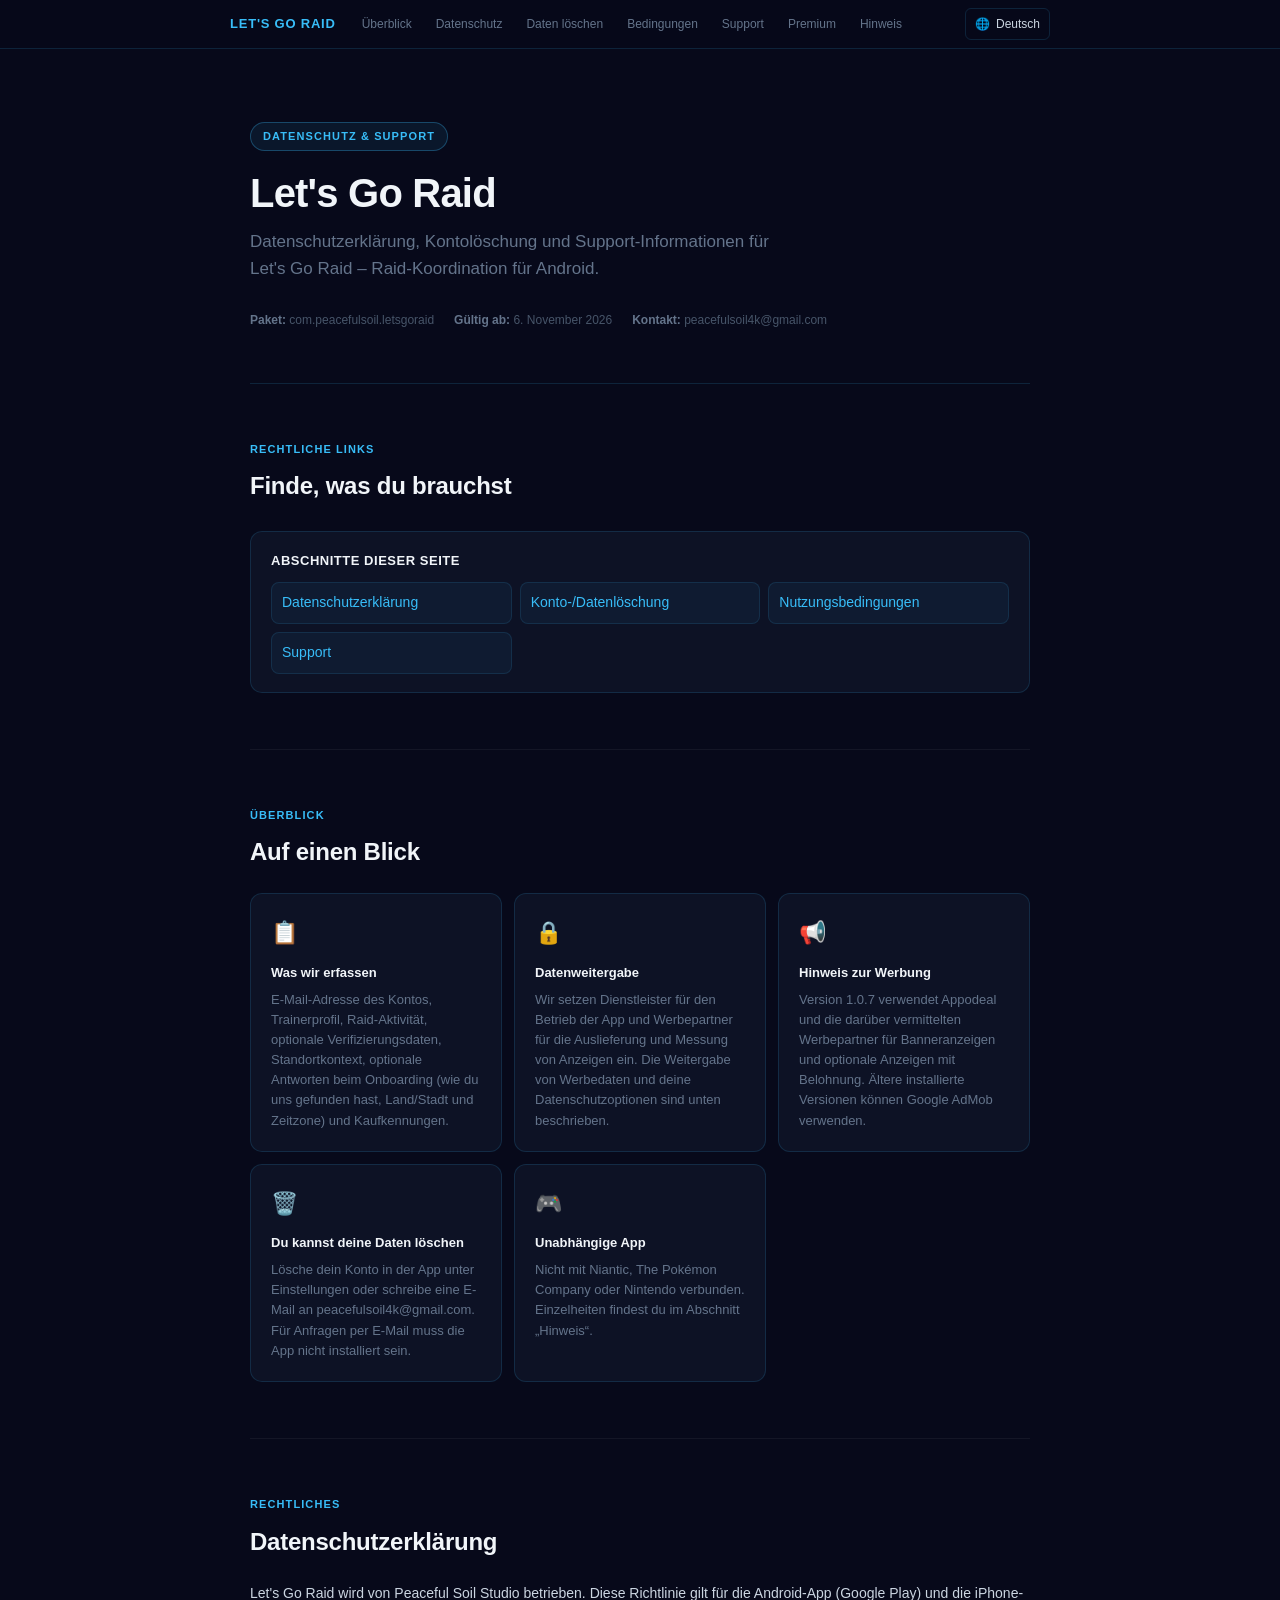
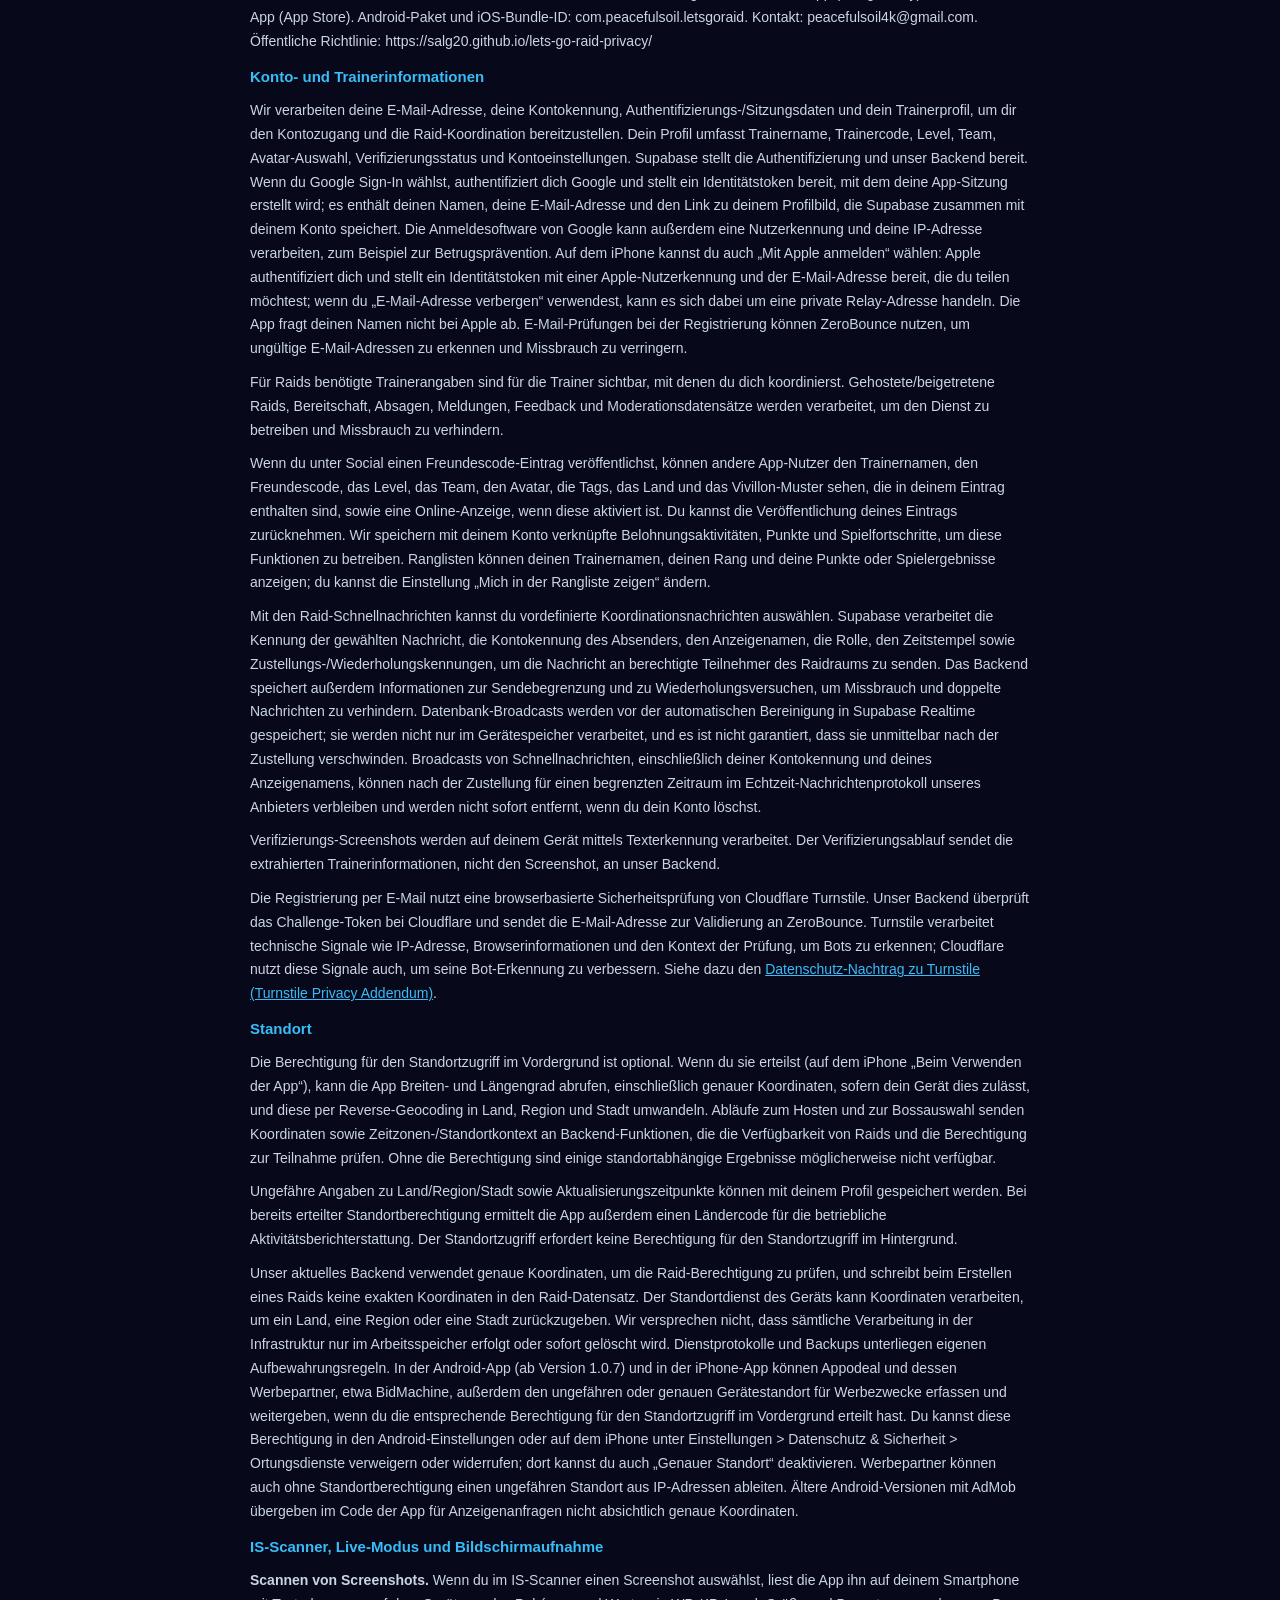
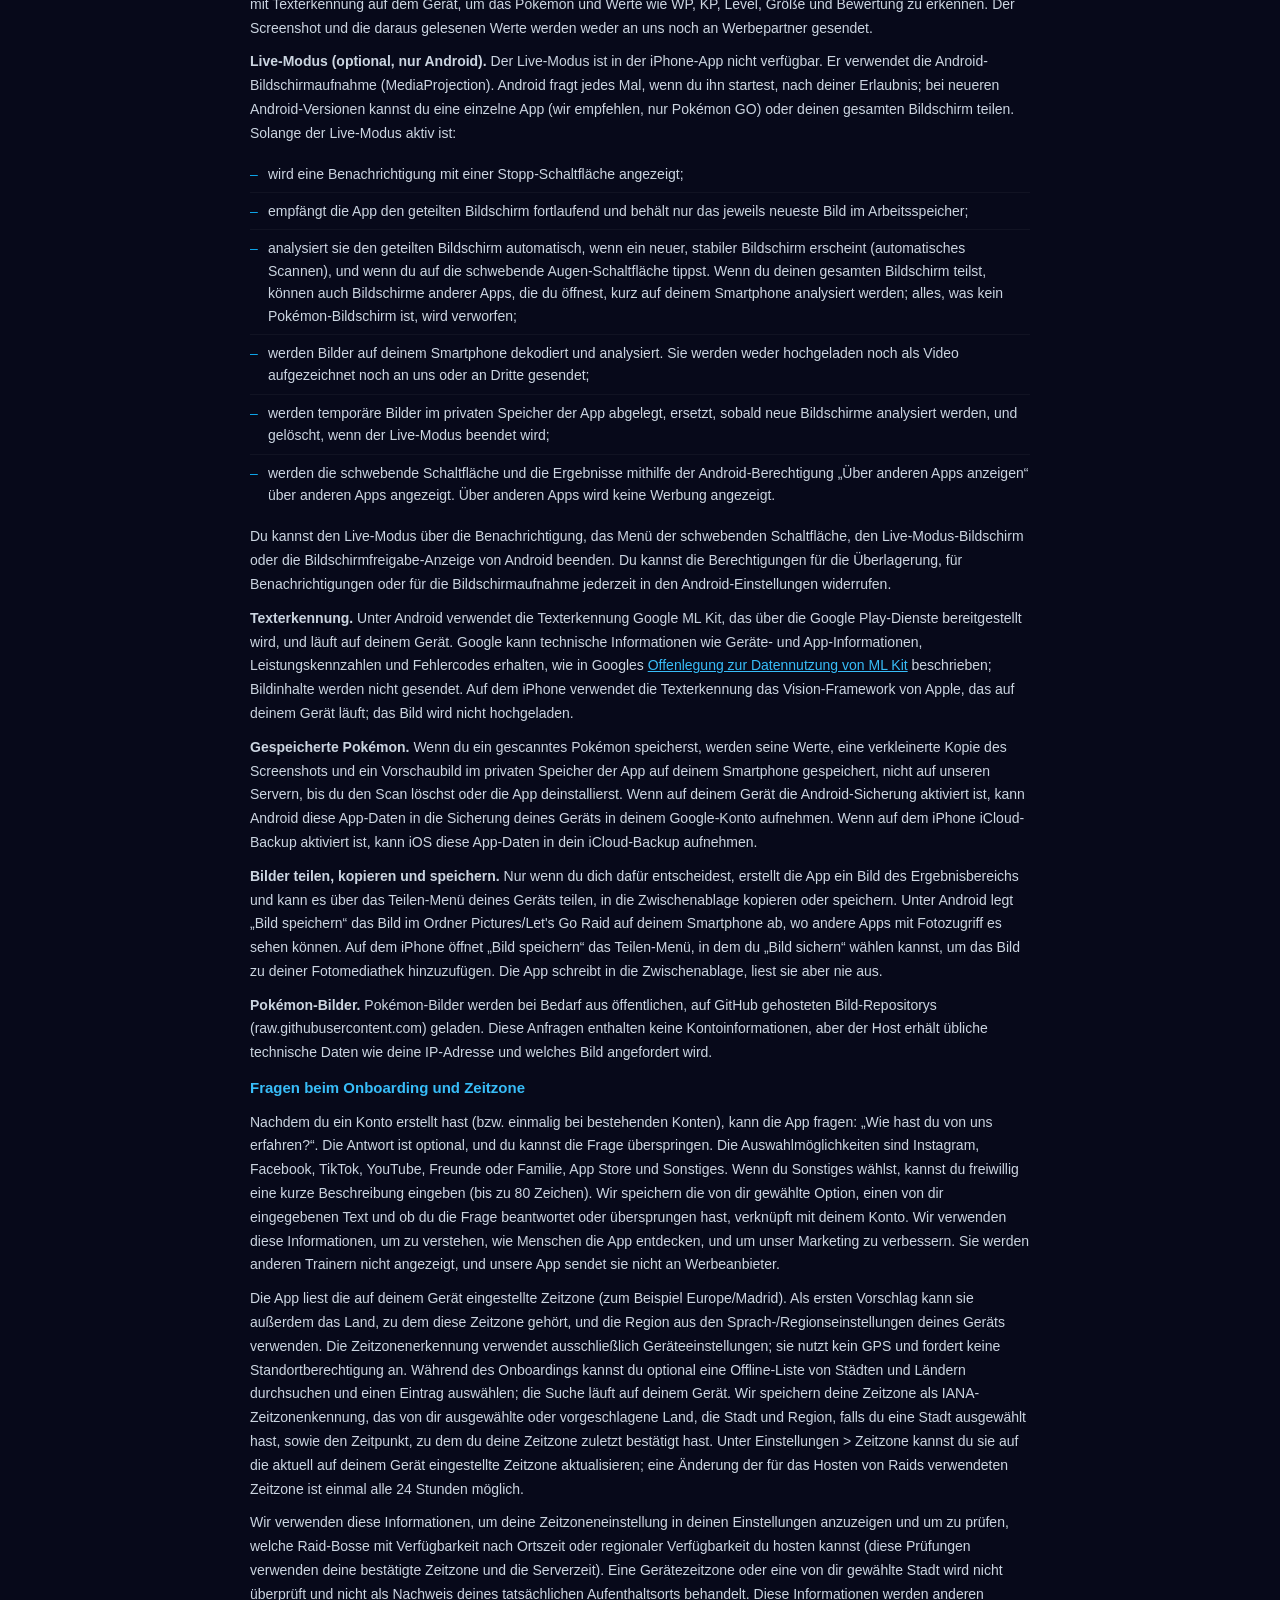
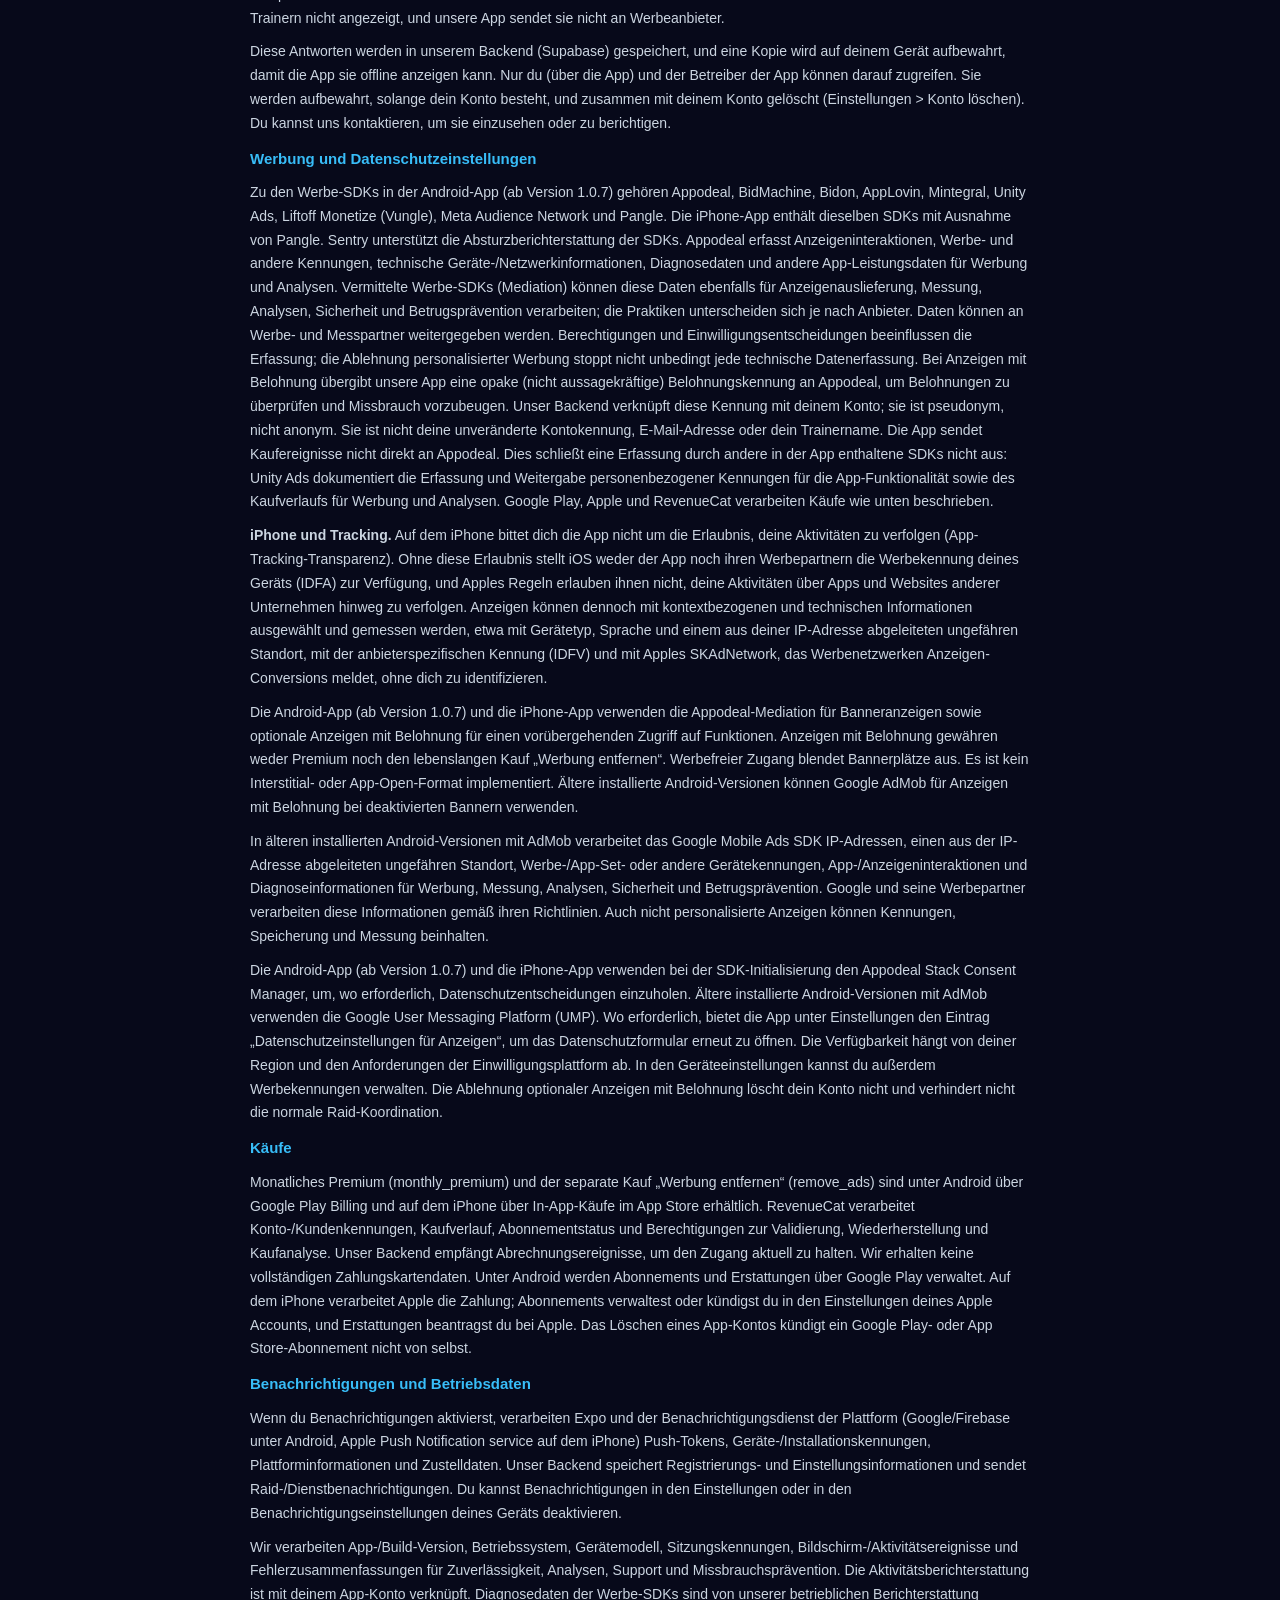
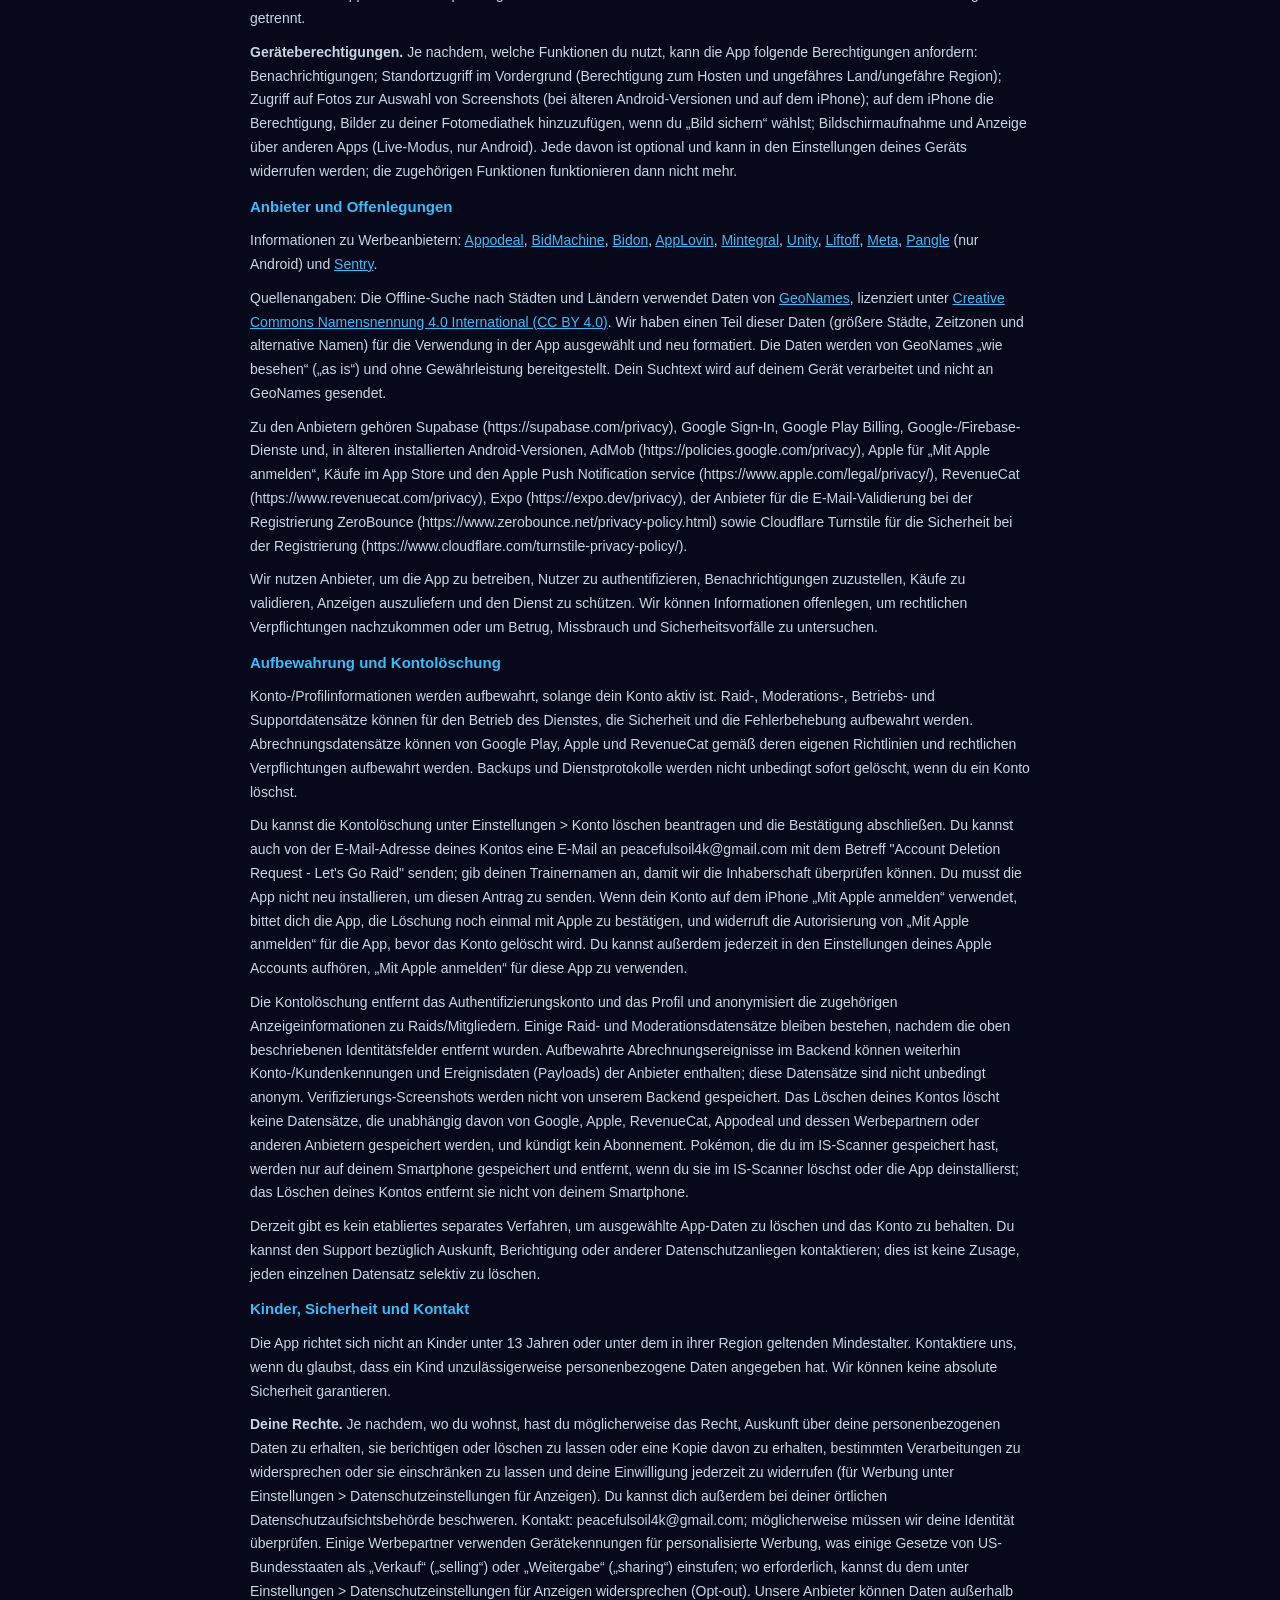
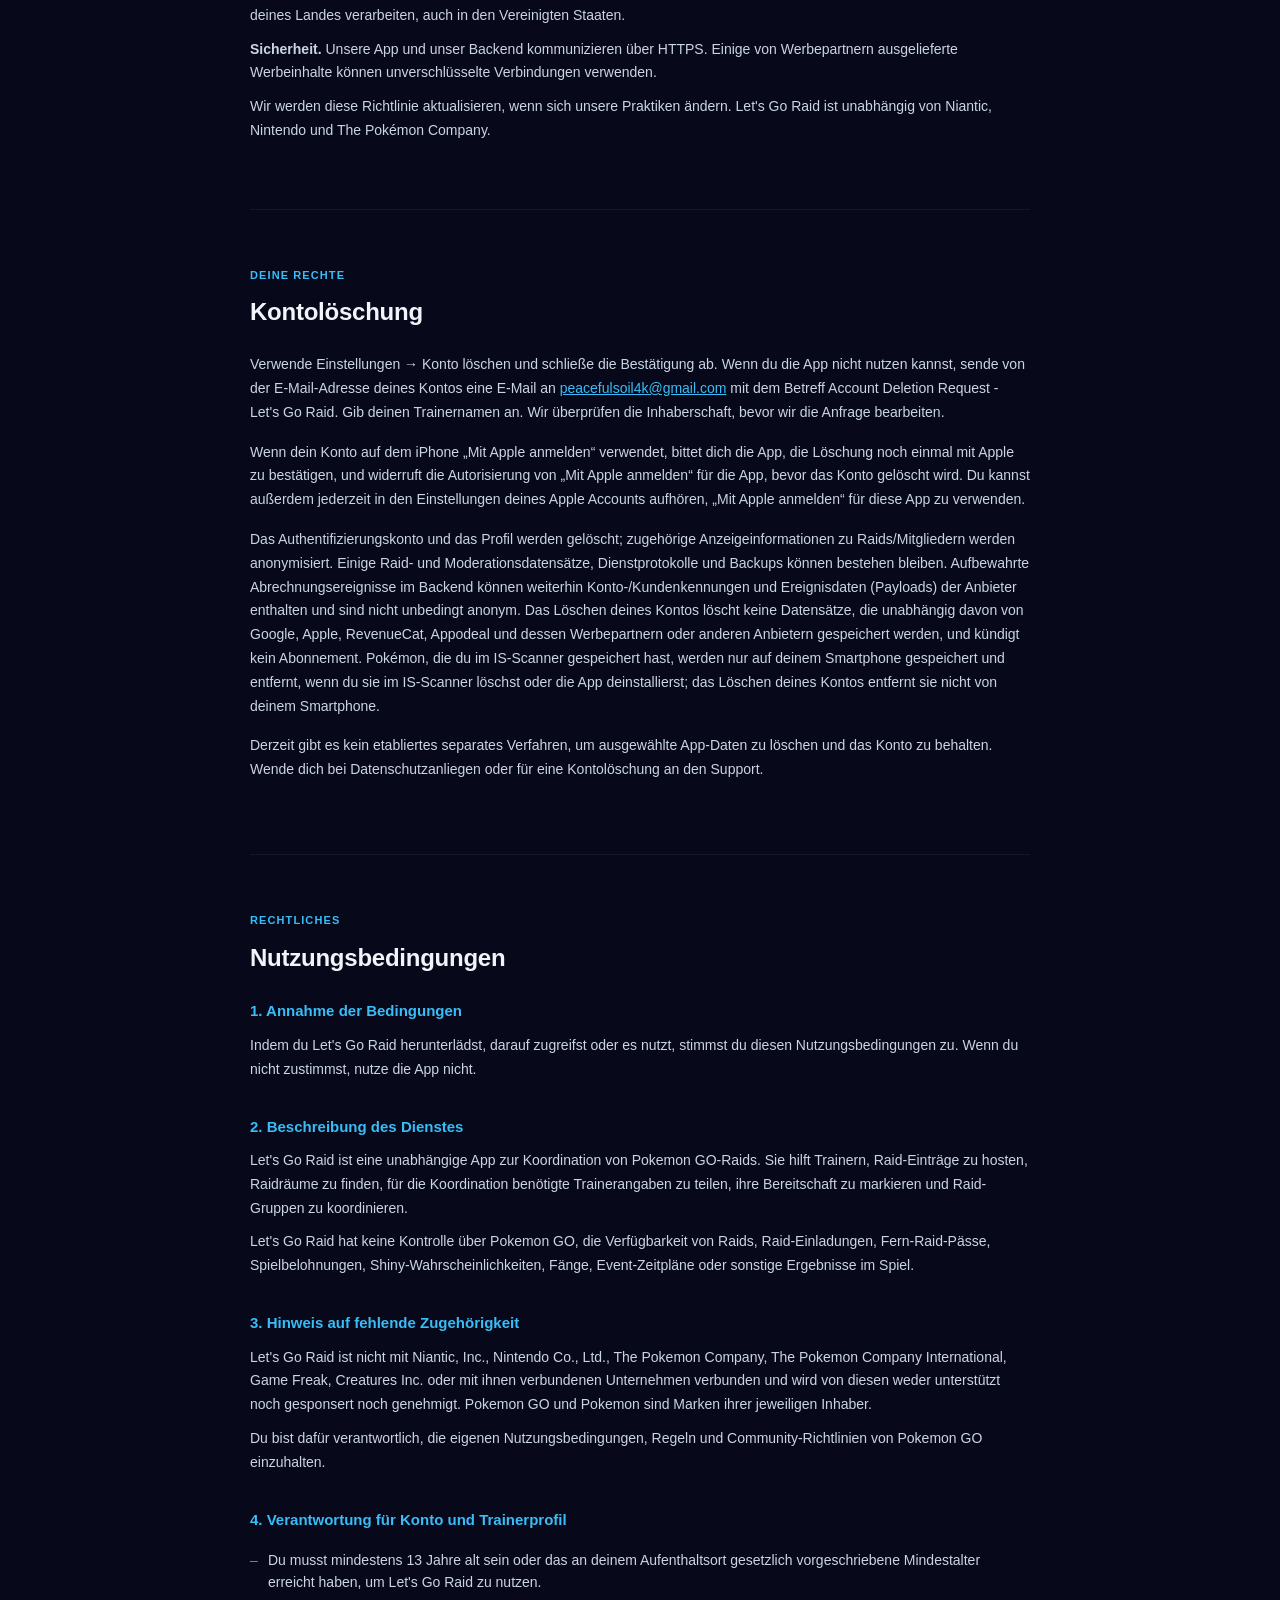
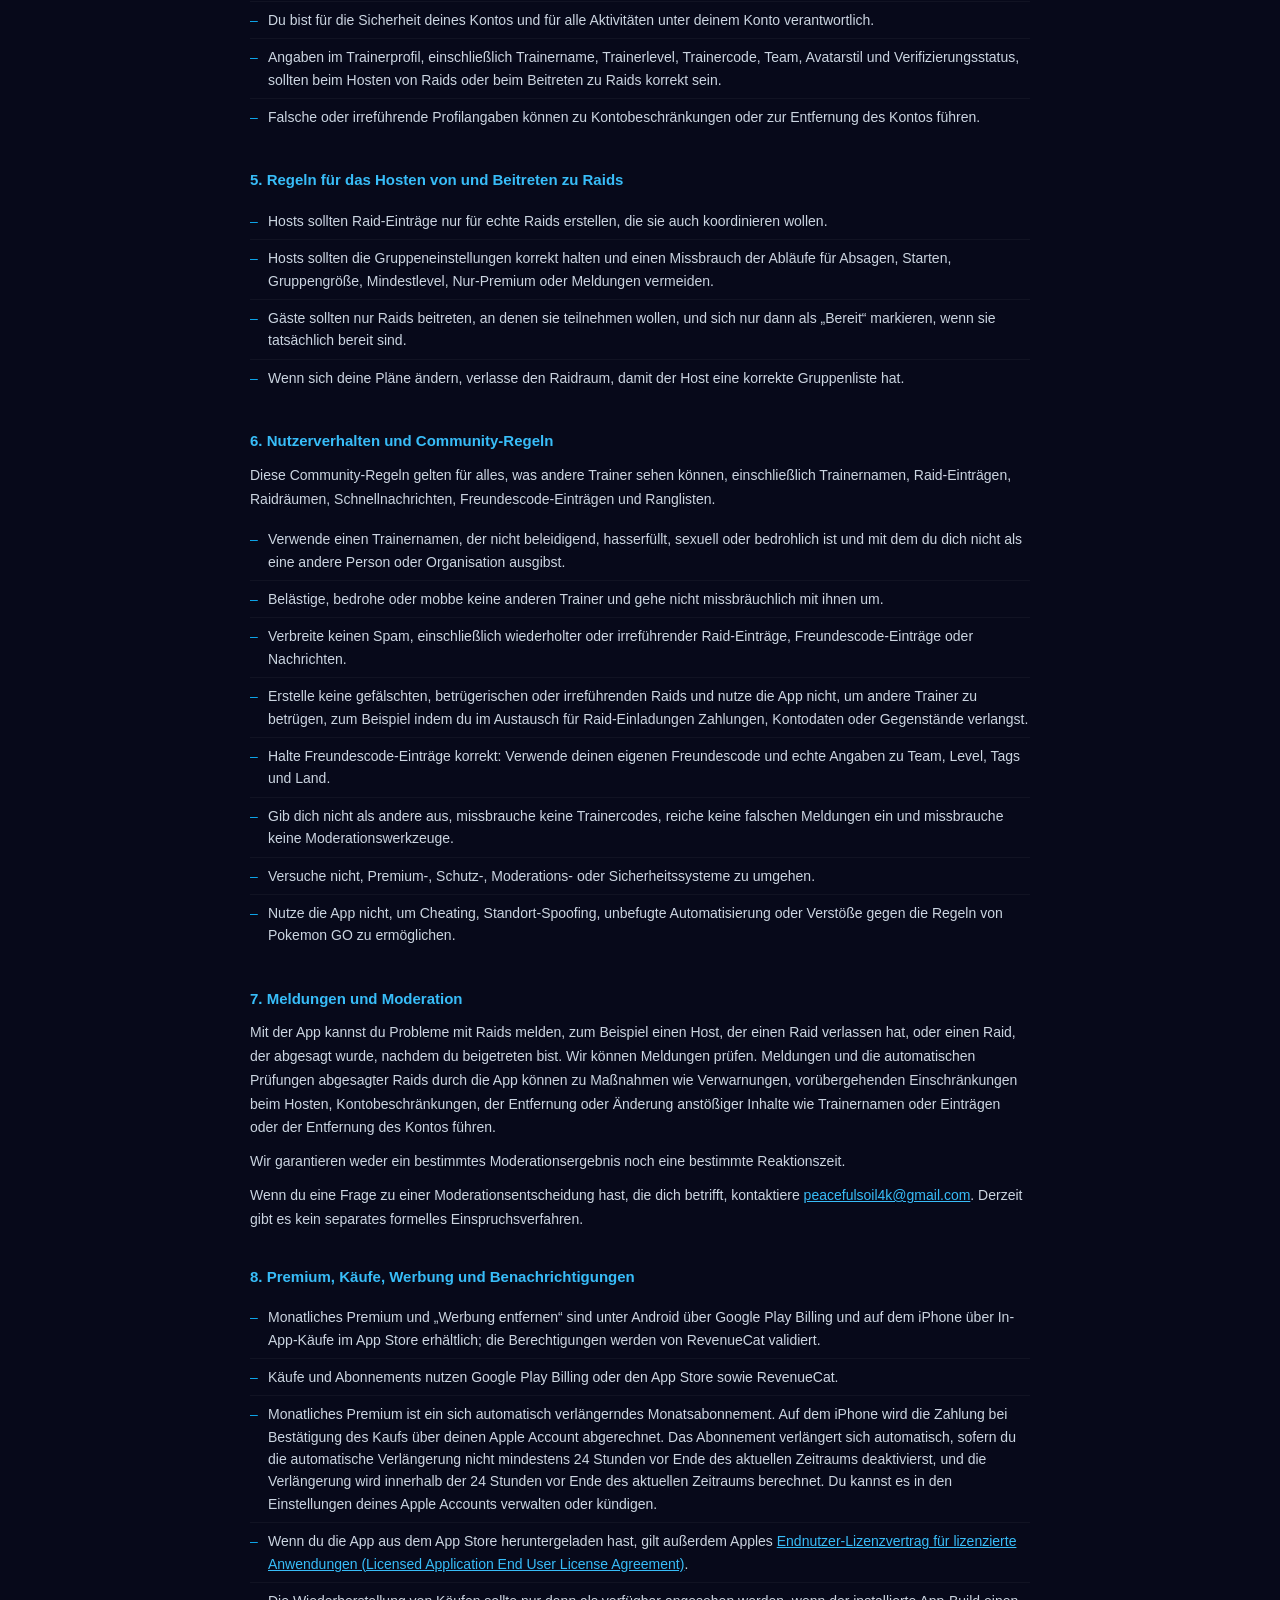
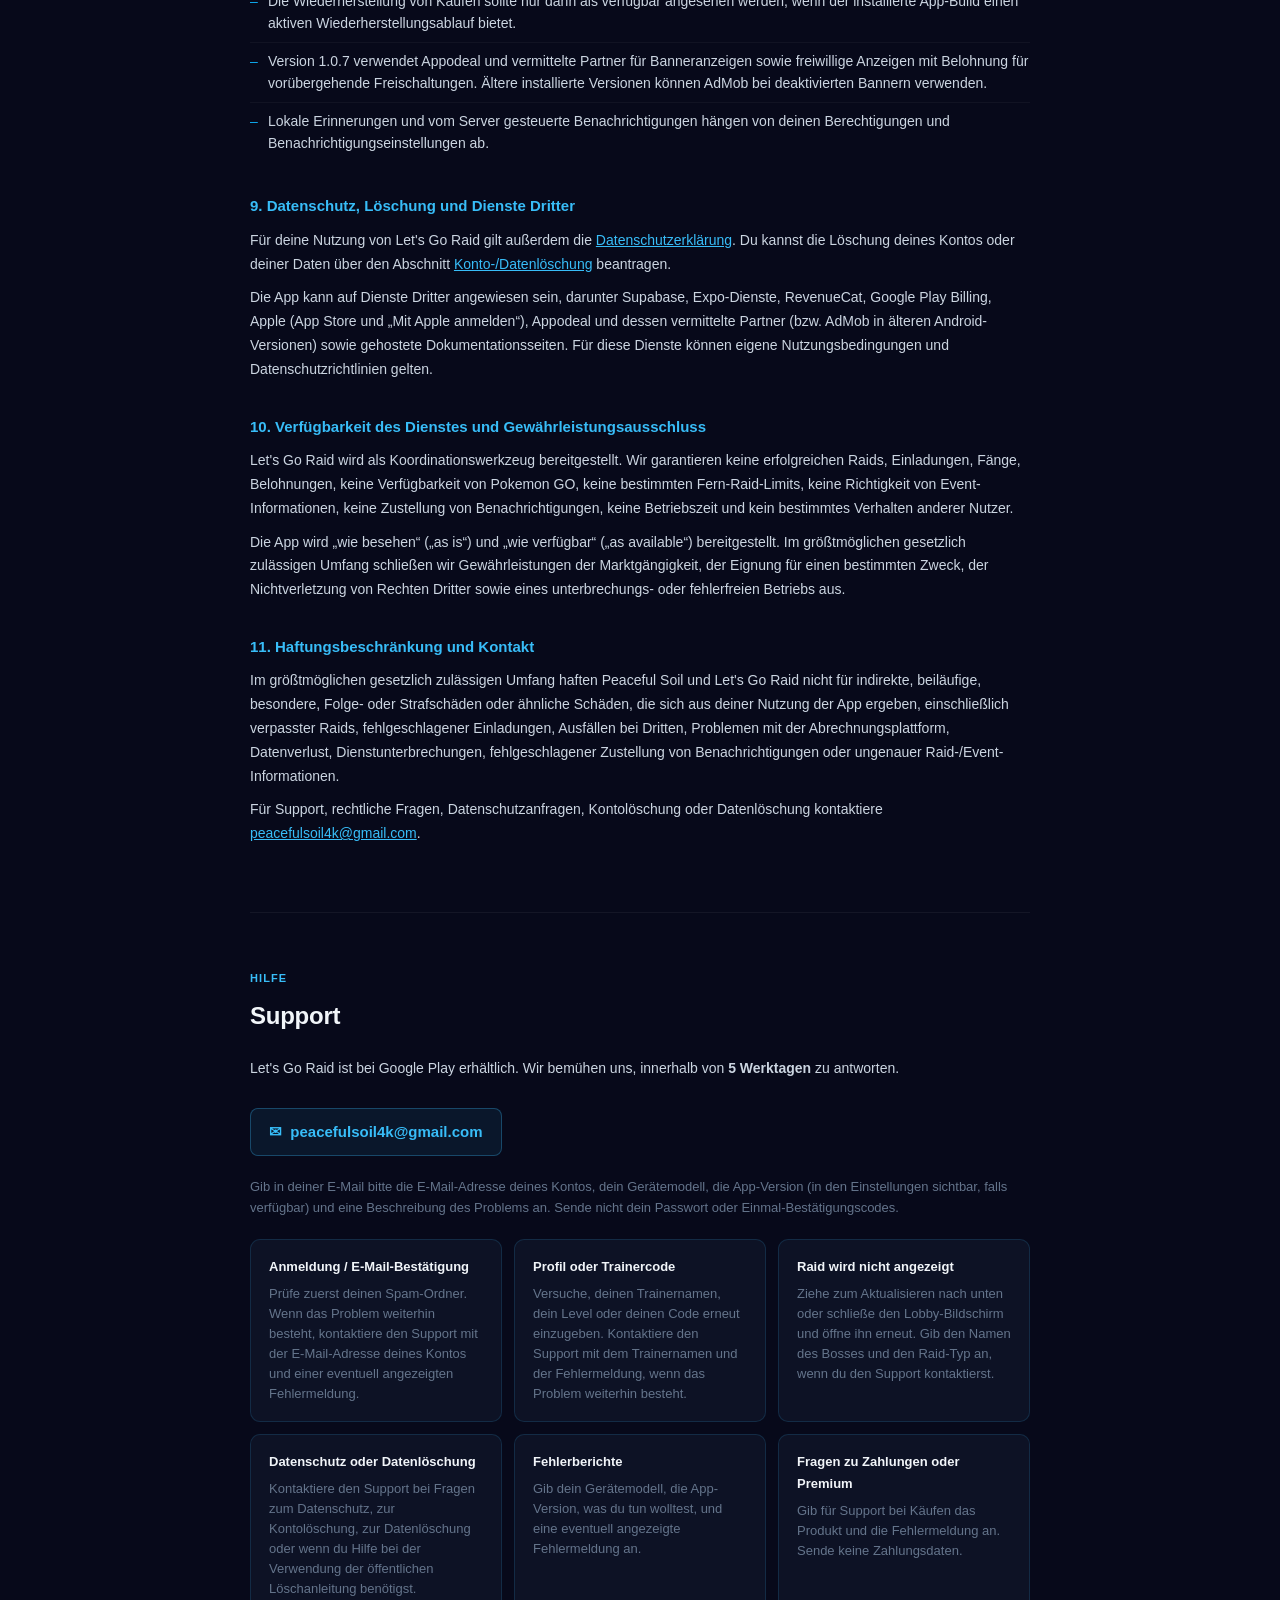
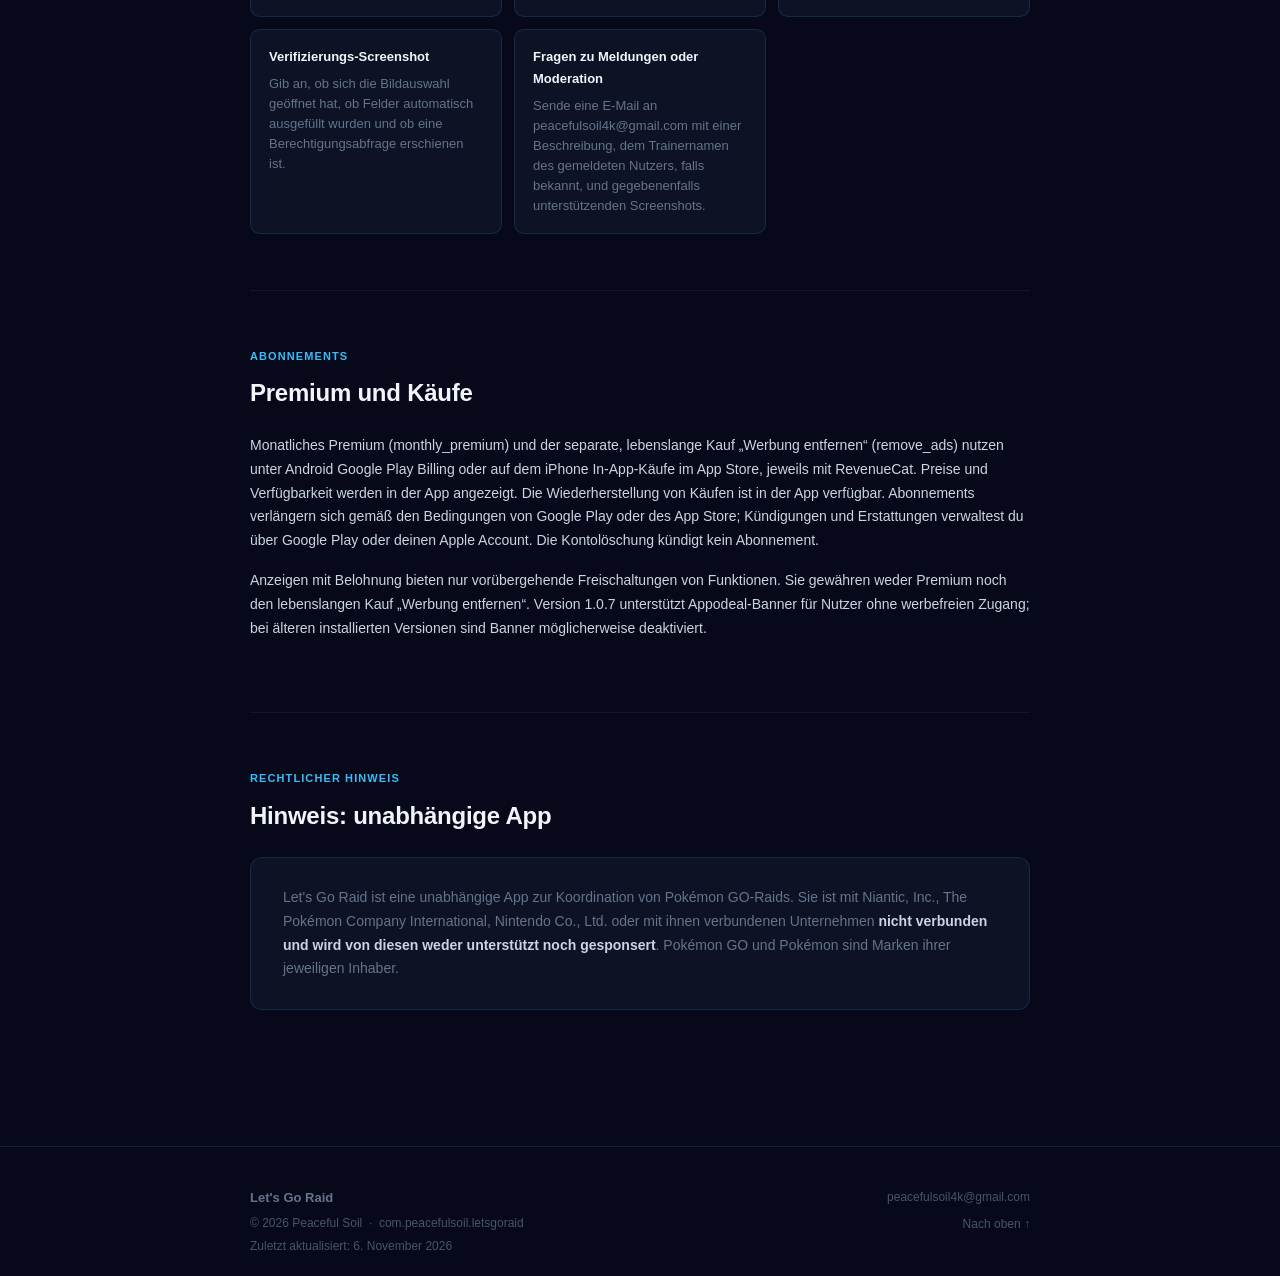
==== commit 4e876c54: "docs: add iPhone (App Store) disclosures to privacy policy and terms Covers Sign in with Apple (with" ====
--- a/de/index.html
+++ b/de/index.html
@@ -552,7 +552,7 @@
       <p class="hero-sub">Datenschutzerklärung, Kontolöschung und Support-Informationen für Let's Go Raid – Raid-Koordination für Android.</p>
       <div class="hero-meta">
         <span class="hero-meta-item"><strong>Paket:</strong> com.peacefulsoil.letsgoraid</span>
-        <span class="hero-meta-item"><strong>Gültig ab:</strong> 30. Oktober 2026</span>
+        <span class="hero-meta-item"><strong>Gültig ab:</strong> 6. November 2026</span>
         <span class="hero-meta-item"><strong>Kontakt:</strong> peacefulsoil4k@gmail.com</span>
       </div>
     </div>
@@ -606,21 +606,21 @@
 
     <!-- PRIVACY POLICY -->
     <section id="privacy"><div class="section-label">Rechtliches</div><div class="section-title">Datenschutzerklärung</div>
-<p class="policy-p">Let's Go Raid wird von Peaceful Soil Studio betrieben. Android-Paket: com.peacefulsoil.letsgoraid. Kontakt: peacefulsoil4k@gmail.com. Öffentliche Richtlinie: https://salg20.github.io/lets-go-raid-privacy/</p>
+<p class="policy-p">Let's Go Raid wird von Peaceful Soil Studio betrieben. Diese Richtlinie gilt für die Android-App (Google Play) und die iPhone-App (App Store). Android-Paket und iOS-Bundle-ID: com.peacefulsoil.letsgoraid. Kontakt: peacefulsoil4k@gmail.com. Öffentliche Richtlinie: https://salg20.github.io/lets-go-raid-privacy/</p>
 <h3 class="policy-h2">Konto- und Trainerinformationen</h3>
-<p class="policy-p">Wir verarbeiten deine E-Mail-Adresse, deine Kontokennung, Authentifizierungs-/Sitzungsdaten und dein Trainerprofil, um dir den Kontozugang und die Raid-Koordination bereitzustellen. Dein Profil umfasst Trainername, Trainercode, Level, Team, Avatar-Auswahl, Verifizierungsstatus und Kontoeinstellungen. Supabase stellt die Authentifizierung und unser Backend bereit. Wenn du Google Sign-In wählst, authentifiziert dich Google und stellt ein Identitätstoken bereit, mit dem deine App-Sitzung erstellt wird. E-Mail-Prüfungen bei der Registrierung können ZeroBounce nutzen, um ungültige E-Mail-Adressen zu erkennen und Missbrauch zu verringern.</p>
+<p class="policy-p">Wir verarbeiten deine E-Mail-Adresse, deine Kontokennung, Authentifizierungs-/Sitzungsdaten und dein Trainerprofil, um dir den Kontozugang und die Raid-Koordination bereitzustellen. Dein Profil umfasst Trainername, Trainercode, Level, Team, Avatar-Auswahl, Verifizierungsstatus und Kontoeinstellungen. Supabase stellt die Authentifizierung und unser Backend bereit. Wenn du Google Sign-In wählst, authentifiziert dich Google und stellt ein Identitätstoken bereit, mit dem deine App-Sitzung erstellt wird; es enthält deinen Namen, deine E-Mail-Adresse und den Link zu deinem Profilbild, die Supabase zusammen mit deinem Konto speichert. Die Anmeldesoftware von Google kann außerdem eine Nutzerkennung und deine IP-Adresse verarbeiten, zum Beispiel zur Betrugsprävention. Auf dem iPhone kannst du auch „Mit Apple anmelden“ wählen: Apple authentifiziert dich und stellt ein Identitätstoken mit einer Apple-Nutzerkennung und der E-Mail-Adresse bereit, die du teilen möchtest; wenn du „E-Mail-Adresse verbergen“ verwendest, kann es sich dabei um eine private Relay-Adresse handeln. Die App fragt deinen Namen nicht bei Apple ab. E-Mail-Prüfungen bei der Registrierung können ZeroBounce nutzen, um ungültige E-Mail-Adressen zu erkennen und Missbrauch zu verringern.</p>
 <p class="policy-p">Für Raids benötigte Trainerangaben sind für die Trainer sichtbar, mit denen du dich koordinierst. Gehostete/beigetretene Raids, Bereitschaft, Absagen, Meldungen, Feedback und Moderationsdatensätze werden verarbeitet, um den Dienst zu betreiben und Missbrauch zu verhindern.</p>
 <p class="policy-p">Wenn du unter Social einen Freundescode-Eintrag veröffentlichst, können andere App-Nutzer den Trainernamen, den Freundescode, das Level, das Team, den Avatar, die Tags, das Land und das Vivillon-Muster sehen, die in deinem Eintrag enthalten sind, sowie eine Online-Anzeige, wenn diese aktiviert ist. Du kannst die Veröffentlichung deines Eintrags zurücknehmen. Wir speichern mit deinem Konto verknüpfte Belohnungsaktivitäten, Punkte und Spielfortschritte, um diese Funktionen zu betreiben. Ranglisten können deinen Trainernamen, deinen Rang und deine Punkte oder Spielergebnisse anzeigen; du kannst die Einstellung „Mich in der Rangliste zeigen“ ändern.</p>
 <p class="policy-p">Mit den Raid-Schnellnachrichten kannst du vordefinierte Koordinationsnachrichten auswählen. Supabase verarbeitet die Kennung der gewählten Nachricht, die Kontokennung des Absenders, den Anzeigenamen, die Rolle, den Zeitstempel sowie Zustellungs-/Wiederholungskennungen, um die Nachricht an berechtigte Teilnehmer des Raidraums zu senden. Das Backend speichert außerdem Informationen zur Sendebegrenzung und zu Wiederholungsversuchen, um Missbrauch und doppelte Nachrichten zu verhindern. Datenbank-Broadcasts werden vor der automatischen Bereinigung in Supabase Realtime gespeichert; sie werden nicht nur im Gerätespeicher verarbeitet, und es ist nicht garantiert, dass sie unmittelbar nach der Zustellung verschwinden. Broadcasts von Schnellnachrichten, einschließlich deiner Kontokennung und deines Anzeigenamens, können nach der Zustellung für einen begrenzten Zeitraum im Echtzeit-Nachrichtenprotokoll unseres Anbieters verbleiben und werden nicht sofort entfernt, wenn du dein Konto löschst.</p>
 <p class="policy-p">Verifizierungs-Screenshots werden auf deinem Gerät mittels Texterkennung verarbeitet. Der Verifizierungsablauf sendet die extrahierten Trainerinformationen, nicht den Screenshot, an unser Backend.</p>
 <p class="policy-p">Die Registrierung per E-Mail nutzt eine browserbasierte Sicherheitsprüfung von Cloudflare Turnstile. Unser Backend überprüft das Challenge-Token bei Cloudflare und sendet die E-Mail-Adresse zur Validierung an ZeroBounce. Turnstile verarbeitet technische Signale wie IP-Adresse, Browserinformationen und den Kontext der Prüfung, um Bots zu erkennen; Cloudflare nutzt diese Signale auch, um seine Bot-Erkennung zu verbessern. Siehe dazu den <a href="https://www.cloudflare.com/turnstile-privacy-policy/">Datenschutz-Nachtrag zu Turnstile (Turnstile Privacy Addendum)</a>.</p>
 <h3 class="policy-h2">Standort</h3>
-<p class="policy-p">Die Berechtigung für den Standortzugriff im Vordergrund ist optional. Wenn du sie erteilst, kann die App Breiten- und Längengrad abrufen, einschließlich genauer Koordinaten, sofern dein Gerät dies zulässt, und diese per Reverse-Geocoding in Land, Region und Stadt umwandeln. Abläufe zum Hosten und zur Bossauswahl senden Koordinaten sowie Zeitzonen-/Standortkontext an Backend-Funktionen, die die Verfügbarkeit von Raids und die Berechtigung zur Teilnahme prüfen. Ohne die Berechtigung sind einige standortabhängige Ergebnisse möglicherweise nicht verfügbar.</p>
+<p class="policy-p">Die Berechtigung für den Standortzugriff im Vordergrund ist optional. Wenn du sie erteilst (auf dem iPhone „Beim Verwenden der App“), kann die App Breiten- und Längengrad abrufen, einschließlich genauer Koordinaten, sofern dein Gerät dies zulässt, und diese per Reverse-Geocoding in Land, Region und Stadt umwandeln. Abläufe zum Hosten und zur Bossauswahl senden Koordinaten sowie Zeitzonen-/Standortkontext an Backend-Funktionen, die die Verfügbarkeit von Raids und die Berechtigung zur Teilnahme prüfen. Ohne die Berechtigung sind einige standortabhängige Ergebnisse möglicherweise nicht verfügbar.</p>
 <p class="policy-p">Ungefähre Angaben zu Land/Region/Stadt sowie Aktualisierungszeitpunkte können mit deinem Profil gespeichert werden. Bei bereits erteilter Standortberechtigung ermittelt die App außerdem einen Ländercode für die betriebliche Aktivitätsberichterstattung. Der Standortzugriff erfordert keine Berechtigung für den Standortzugriff im Hintergrund.</p>
-<p class="policy-p">Unser aktuelles Backend verwendet genaue Koordinaten, um die Raid-Berechtigung zu prüfen, und schreibt beim Erstellen eines Raids keine exakten Koordinaten in den Raid-Datensatz. Der Standortdienst des Geräts kann Koordinaten verarbeiten, um ein Land, eine Region oder eine Stadt zurückzugeben. Wir versprechen nicht, dass sämtliche Verarbeitung in der Infrastruktur nur im Arbeitsspeicher erfolgt oder sofort gelöscht wird. Dienstprotokolle und Backups unterliegen eigenen Aufbewahrungsregeln. In Version 1.0.7 können Appodeal und BidMachine außerdem den ungefähren oder genauen Gerätestandort für Werbezwecke erfassen und weitergeben, wenn du die entsprechende Berechtigung für den Standortzugriff im Vordergrund erteilt hast. Du kannst diese Berechtigung in den Android-Einstellungen verweigern oder widerrufen. Werbepartner können auch ohne Standortberechtigung einen ungefähren Standort aus IP-Adressen ableiten. Ältere Versionen mit AdMob übergeben im Code der App für Anzeigenanfragen nicht absichtlich genaue Koordinaten.</p>
+<p class="policy-p">Unser aktuelles Backend verwendet genaue Koordinaten, um die Raid-Berechtigung zu prüfen, und schreibt beim Erstellen eines Raids keine exakten Koordinaten in den Raid-Datensatz. Der Standortdienst des Geräts kann Koordinaten verarbeiten, um ein Land, eine Region oder eine Stadt zurückzugeben. Wir versprechen nicht, dass sämtliche Verarbeitung in der Infrastruktur nur im Arbeitsspeicher erfolgt oder sofort gelöscht wird. Dienstprotokolle und Backups unterliegen eigenen Aufbewahrungsregeln. In der Android-App (ab Version 1.0.7) und in der iPhone-App können Appodeal und dessen Werbepartner, etwa BidMachine, außerdem den ungefähren oder genauen Gerätestandort für Werbezwecke erfassen und weitergeben, wenn du die entsprechende Berechtigung für den Standortzugriff im Vordergrund erteilt hast. Du kannst diese Berechtigung in den Android-Einstellungen oder auf dem iPhone unter Einstellungen &gt; Datenschutz &amp; Sicherheit &gt; Ortungsdienste verweigern oder widerrufen; dort kannst du auch „Genauer Standort“ deaktivieren. Werbepartner können auch ohne Standortberechtigung einen ungefähren Standort aus IP-Adressen ableiten. Ältere Android-Versionen mit AdMob übergeben im Code der App für Anzeigenanfragen nicht absichtlich genaue Koordinaten.</p>
 <h3 class="policy-h2">IS-Scanner, Live-Modus und Bildschirmaufnahme</h3>
 <p class="policy-p"><strong>Scannen von Screenshots.</strong> Wenn du im IS-Scanner einen Screenshot auswählst, liest die App ihn auf deinem Smartphone mit Texterkennung auf dem Gerät, um das Pokémon und Werte wie WP, KP, Level, Größe und Bewertung zu erkennen. Der Screenshot und die daraus gelesenen Werte werden weder an uns noch an Werbepartner gesendet.</p>
-<p class="policy-p"><strong>Live-Modus (optional).</strong> Der Live-Modus verwendet die Android-Bildschirmaufnahme (MediaProjection). Android fragt jedes Mal, wenn du ihn startest, nach deiner Erlaubnis; bei neueren Android-Versionen kannst du eine einzelne App (wir empfehlen, nur Pokémon GO) oder deinen gesamten Bildschirm teilen. Solange der Live-Modus aktiv ist:</p>
+<p class="policy-p"><strong>Live-Modus (optional, nur Android).</strong> Der Live-Modus ist in der iPhone-App nicht verfügbar. Er verwendet die Android-Bildschirmaufnahme (MediaProjection). Android fragt jedes Mal, wenn du ihn startest, nach deiner Erlaubnis; bei neueren Android-Versionen kannst du eine einzelne App (wir empfehlen, nur Pokémon GO) oder deinen gesamten Bildschirm teilen. Solange der Live-Modus aktiv ist:</p>
 <ul class="policy-ul">
 <li>wird eine Benachrichtigung mit einer Stopp-Schaltfläche angezeigt;</li>
 <li>empfängt die App den geteilten Bildschirm fortlaufend und behält nur das jeweils neueste Bild im Arbeitsspeicher;</li>
@@ -630,33 +630,34 @@
 <li>werden die schwebende Schaltfläche und die Ergebnisse mithilfe der Android-Berechtigung „Über anderen Apps anzeigen“ über anderen Apps angezeigt. Über anderen Apps wird keine Werbung angezeigt.</li>
 </ul>
 <p class="policy-p">Du kannst den Live-Modus über die Benachrichtigung, das Menü der schwebenden Schaltfläche, den Live-Modus-Bildschirm oder die Bildschirmfreigabe-Anzeige von Android beenden. Du kannst die Berechtigungen für die Überlagerung, für Benachrichtigungen oder für die Bildschirmaufnahme jederzeit in den Android-Einstellungen widerrufen.</p>
-<p class="policy-p"><strong>Texterkennung.</strong> Die Texterkennung verwendet Google ML Kit, das über die Google Play-Dienste bereitgestellt wird, und läuft auf deinem Gerät. Google kann technische Informationen wie Geräte- und App-Informationen, Leistungskennzahlen und Fehlercodes erhalten, wie in Googles <a href="https://developers.google.com/ml-kit/android-data-disclosure">Offenlegung zur Datennutzung von ML Kit</a> beschrieben; Bildinhalte werden nicht gesendet.</p>
-<p class="policy-p"><strong>Gespeicherte Pokémon.</strong> Wenn du ein gescanntes Pokémon speicherst, werden seine Werte, eine verkleinerte Kopie des Screenshots und ein Vorschaubild im privaten Speicher der App auf deinem Smartphone gespeichert, nicht auf unseren Servern, bis du den Scan löschst oder die App deinstallierst. Wenn auf deinem Gerät die Android-Sicherung aktiviert ist, kann Android diese App-Daten in die Sicherung deines Geräts in deinem Google-Konto aufnehmen.</p>
-<p class="policy-p"><strong>Bilder teilen, kopieren und speichern.</strong> Nur wenn du dich dafür entscheidest, erstellt die App ein Bild des Ergebnisbereichs und kann es über das Android-Teilen-Menü teilen, in die Zwischenablage kopieren oder im Ordner Pictures/Let's Go Raid auf deinem Smartphone speichern, wo andere Apps mit Fotozugriff es sehen können. Die App schreibt in die Zwischenablage, liest sie aber nie aus.</p>
+<p class="policy-p"><strong>Texterkennung.</strong> Unter Android verwendet die Texterkennung Google ML Kit, das über die Google Play-Dienste bereitgestellt wird, und läuft auf deinem Gerät. Google kann technische Informationen wie Geräte- und App-Informationen, Leistungskennzahlen und Fehlercodes erhalten, wie in Googles <a href="https://developers.google.com/ml-kit/android-data-disclosure">Offenlegung zur Datennutzung von ML Kit</a> beschrieben; Bildinhalte werden nicht gesendet. Auf dem iPhone verwendet die Texterkennung das Vision-Framework von Apple, das auf deinem Gerät läuft; das Bild wird nicht hochgeladen.</p>
+<p class="policy-p"><strong>Gespeicherte Pokémon.</strong> Wenn du ein gescanntes Pokémon speicherst, werden seine Werte, eine verkleinerte Kopie des Screenshots und ein Vorschaubild im privaten Speicher der App auf deinem Smartphone gespeichert, nicht auf unseren Servern, bis du den Scan löschst oder die App deinstallierst. Wenn auf deinem Gerät die Android-Sicherung aktiviert ist, kann Android diese App-Daten in die Sicherung deines Geräts in deinem Google-Konto aufnehmen. Wenn auf dem iPhone iCloud-Backup aktiviert ist, kann iOS diese App-Daten in dein iCloud-Backup aufnehmen.</p>
+<p class="policy-p"><strong>Bilder teilen, kopieren und speichern.</strong> Nur wenn du dich dafür entscheidest, erstellt die App ein Bild des Ergebnisbereichs und kann es über das Teilen-Menü deines Geräts teilen, in die Zwischenablage kopieren oder speichern. Unter Android legt „Bild speichern“ das Bild im Ordner Pictures/Let's Go Raid auf deinem Smartphone ab, wo andere Apps mit Fotozugriff es sehen können. Auf dem iPhone öffnet „Bild speichern“ das Teilen-Menü, in dem du „Bild sichern“ wählen kannst, um das Bild zu deiner Fotomediathek hinzuzufügen. Die App schreibt in die Zwischenablage, liest sie aber nie aus.</p>
 <p class="policy-p"><strong>Pokémon-Bilder.</strong> Pokémon-Bilder werden bei Bedarf aus öffentlichen, auf GitHub gehosteten Bild-Repositorys (raw.githubusercontent.com) geladen. Diese Anfragen enthalten keine Kontoinformationen, aber der Host erhält übliche technische Daten wie deine IP-Adresse und welches Bild angefordert wird.</p>
 <h3 class="policy-h2">Fragen beim Onboarding und Zeitzone</h3>
 <p class="policy-p">Nachdem du ein Konto erstellt hast (bzw. einmalig bei bestehenden Konten), kann die App fragen: „Wie hast du von uns erfahren?“. Die Antwort ist optional, und du kannst die Frage überspringen. Die Auswahlmöglichkeiten sind Instagram, Facebook, TikTok, YouTube, Freunde oder Familie, App Store und Sonstiges. Wenn du Sonstiges wählst, kannst du freiwillig eine kurze Beschreibung eingeben (bis zu 80 Zeichen). Wir speichern die von dir gewählte Option, einen von dir eingegebenen Text und ob du die Frage beantwortet oder übersprungen hast, verknüpft mit deinem Konto. Wir verwenden diese Informationen, um zu verstehen, wie Menschen die App entdecken, und um unser Marketing zu verbessern. Sie werden anderen Trainern nicht angezeigt, und unsere App sendet sie nicht an Werbeanbieter.</p>
 <p class="policy-p">Die App liest die auf deinem Gerät eingestellte Zeitzone (zum Beispiel Europe/Madrid). Als ersten Vorschlag kann sie außerdem das Land, zu dem diese Zeitzone gehört, und die Region aus den Sprach-/Regionseinstellungen deines Geräts verwenden. Die Zeitzonenerkennung verwendet ausschließlich Geräteeinstellungen; sie nutzt kein GPS und fordert keine Standortberechtigung an. Während des Onboardings kannst du optional eine Offline-Liste von Städten und Ländern durchsuchen und einen Eintrag auswählen; die Suche läuft auf deinem Gerät. Wir speichern deine Zeitzone als IANA-Zeitzonenkennung, das von dir ausgewählte oder vorgeschlagene Land, die Stadt und Region, falls du eine Stadt ausgewählt hast, sowie den Zeitpunkt, zu dem du deine Zeitzone zuletzt bestätigt hast. Unter Einstellungen &gt; Zeitzone kannst du sie auf die aktuell auf deinem Gerät eingestellte Zeitzone aktualisieren; eine Änderung der für das Hosten von Raids verwendeten Zeitzone ist einmal alle 24 Stunden möglich.</p>
 <p class="policy-p">Wir verwenden diese Informationen, um deine Zeitzoneneinstellung in deinen Einstellungen anzuzeigen und um zu prüfen, welche Raid-Bosse mit Verfügbarkeit nach Ortszeit oder regionaler Verfügbarkeit du hosten kannst (diese Prüfungen verwenden deine bestätigte Zeitzone und die Serverzeit). Eine Gerätezeitzone oder eine von dir gewählte Stadt wird nicht überprüft und nicht als Nachweis deines tatsächlichen Aufenthaltsorts behandelt. Diese Informationen werden anderen Trainern nicht angezeigt, und unsere App sendet sie nicht an Werbeanbieter.</p>
 <p class="policy-p">Diese Antworten werden in unserem Backend (Supabase) gespeichert, und eine Kopie wird auf deinem Gerät aufbewahrt, damit die App sie offline anzeigen kann. Nur du (über die App) und der Betreiber der App können darauf zugreifen. Sie werden aufbewahrt, solange dein Konto besteht, und zusammen mit deinem Konto gelöscht (Einstellungen &gt; Konto löschen). Du kannst uns kontaktieren, um sie einzusehen oder zu berichtigen.</p>
-<h3 class="policy-h2">Werbung und Datenschutzeinstellungen</h3><p class="policy-p">Zu den Werbe-SDKs in Version 1.0.7 gehören Appodeal, BidMachine, Bidon, AppLovin, Mintegral, Unity Ads, Liftoff Monetize (Vungle), Meta Audience Network und Pangle; Sentry unterstützt die Absturzberichterstattung der SDKs. Appodeal erfasst Anzeigeninteraktionen, Werbe- und andere Kennungen, technische Geräte-/Netzwerkinformationen, Diagnosedaten und andere App-Leistungsdaten für Werbung und Analysen. Vermittelte Werbe-SDKs (Mediation) können diese Daten ebenfalls für Anzeigenauslieferung, Messung, Analysen, Sicherheit und Betrugsprävention verarbeiten; die Praktiken unterscheiden sich je nach Anbieter. Daten können an Werbe- und Messpartner weitergegeben werden. Berechtigungen und Einwilligungsentscheidungen beeinflussen die Erfassung; die Ablehnung personalisierter Werbung stoppt nicht unbedingt jede technische Datenerfassung. Bei Anzeigen mit Belohnung übergibt unsere App eine opake (nicht aussagekräftige) Belohnungskennung an Appodeal, um Belohnungen zu überprüfen und Missbrauch vorzubeugen. Unser Backend verknüpft diese Kennung mit deinem Konto; sie ist pseudonym, nicht anonym. Sie ist nicht deine unveränderte Kontokennung, E-Mail-Adresse oder dein Trainername. Die App sendet Kaufereignisse nicht direkt an Appodeal. Dies schließt eine Erfassung durch andere in der App enthaltene SDKs nicht aus: Unity Ads dokumentiert die Erfassung und Weitergabe personenbezogener Kennungen für die App-Funktionalität sowie des Kaufverlaufs für Werbung und Analysen. Google Play und RevenueCat verarbeiten Käufe wie unten beschrieben.</p>
-<p class="policy-p">Version 1.0.7 verwendet die Appodeal-Mediation für Banneranzeigen sowie optionale Anzeigen mit Belohnung für einen vorübergehenden Zugriff auf Funktionen. Anzeigen mit Belohnung gewähren weder Premium noch den lebenslangen Kauf „Werbung entfernen“. Werbefreier Zugang blendet Bannerplätze aus. Es ist kein Interstitial- oder App-Open-Format implementiert. Ältere installierte Versionen können Google AdMob für Anzeigen mit Belohnung bei deaktivierten Bannern verwenden.</p>
-<p class="policy-p">In älteren installierten Versionen mit AdMob verarbeitet das Google Mobile Ads SDK IP-Adressen, einen aus der IP-Adresse abgeleiteten ungefähren Standort, Werbe-/App-Set- oder andere Gerätekennungen, App-/Anzeigeninteraktionen und Diagnoseinformationen für Werbung, Messung, Analysen, Sicherheit und Betrugsprävention. Google und seine Werbepartner verarbeiten diese Informationen gemäß ihren Richtlinien. Auch nicht personalisierte Anzeigen können Kennungen, Speicherung und Messung beinhalten.</p>
-<p class="policy-p">Version 1.0.7 verwendet bei der SDK-Initialisierung den Appodeal Stack Consent Manager, um, wo erforderlich, Datenschutzentscheidungen einzuholen. Ältere installierte Versionen mit AdMob verwenden die Google User Messaging Platform (UMP). Wo erforderlich, bietet die App unter Einstellungen den Eintrag „Datenschutzeinstellungen für Anzeigen“, um das Datenschutzformular erneut zu öffnen. Die Verfügbarkeit hängt von deiner Region und den Anforderungen der Einwilligungsplattform ab. In den Geräteeinstellungen kannst du außerdem Werbekennungen verwalten. Die Ablehnung optionaler Anzeigen mit Belohnung löscht dein Konto nicht und verhindert nicht die normale Raid-Koordination.</p>
+<h3 class="policy-h2">Werbung und Datenschutzeinstellungen</h3><p class="policy-p">Zu den Werbe-SDKs in der Android-App (ab Version 1.0.7) gehören Appodeal, BidMachine, Bidon, AppLovin, Mintegral, Unity Ads, Liftoff Monetize (Vungle), Meta Audience Network und Pangle. Die iPhone-App enthält dieselben SDKs mit Ausnahme von Pangle. Sentry unterstützt die Absturzberichterstattung der SDKs. Appodeal erfasst Anzeigeninteraktionen, Werbe- und andere Kennungen, technische Geräte-/Netzwerkinformationen, Diagnosedaten und andere App-Leistungsdaten für Werbung und Analysen. Vermittelte Werbe-SDKs (Mediation) können diese Daten ebenfalls für Anzeigenauslieferung, Messung, Analysen, Sicherheit und Betrugsprävention verarbeiten; die Praktiken unterscheiden sich je nach Anbieter. Daten können an Werbe- und Messpartner weitergegeben werden. Berechtigungen und Einwilligungsentscheidungen beeinflussen die Erfassung; die Ablehnung personalisierter Werbung stoppt nicht unbedingt jede technische Datenerfassung. Bei Anzeigen mit Belohnung übergibt unsere App eine opake (nicht aussagekräftige) Belohnungskennung an Appodeal, um Belohnungen zu überprüfen und Missbrauch vorzubeugen. Unser Backend verknüpft diese Kennung mit deinem Konto; sie ist pseudonym, nicht anonym. Sie ist nicht deine unveränderte Kontokennung, E-Mail-Adresse oder dein Trainername. Die App sendet Kaufereignisse nicht direkt an Appodeal. Dies schließt eine Erfassung durch andere in der App enthaltene SDKs nicht aus: Unity Ads dokumentiert die Erfassung und Weitergabe personenbezogener Kennungen für die App-Funktionalität sowie des Kaufverlaufs für Werbung und Analysen. Google Play, Apple und RevenueCat verarbeiten Käufe wie unten beschrieben.</p>
+<p class="policy-p"><strong>iPhone und Tracking.</strong> Auf dem iPhone bittet dich die App nicht um die Erlaubnis, deine Aktivitäten zu verfolgen (App-Tracking-Transparenz). Ohne diese Erlaubnis stellt iOS weder der App noch ihren Werbepartnern die Werbekennung deines Geräts (IDFA) zur Verfügung, und Apples Regeln erlauben ihnen nicht, deine Aktivitäten über Apps und Websites anderer Unternehmen hinweg zu verfolgen. Anzeigen können dennoch mit kontextbezogenen und technischen Informationen ausgewählt und gemessen werden, etwa mit Gerätetyp, Sprache und einem aus deiner IP-Adresse abgeleiteten ungefähren Standort, mit der anbieterspezifischen Kennung (IDFV) und mit Apples SKAdNetwork, das Werbenetzwerken Anzeigen-Conversions meldet, ohne dich zu identifizieren.</p>
+<p class="policy-p">Die Android-App (ab Version 1.0.7) und die iPhone-App verwenden die Appodeal-Mediation für Banneranzeigen sowie optionale Anzeigen mit Belohnung für einen vorübergehenden Zugriff auf Funktionen. Anzeigen mit Belohnung gewähren weder Premium noch den lebenslangen Kauf „Werbung entfernen“. Werbefreier Zugang blendet Bannerplätze aus. Es ist kein Interstitial- oder App-Open-Format implementiert. Ältere installierte Android-Versionen können Google AdMob für Anzeigen mit Belohnung bei deaktivierten Bannern verwenden.</p>
+<p class="policy-p">In älteren installierten Android-Versionen mit AdMob verarbeitet das Google Mobile Ads SDK IP-Adressen, einen aus der IP-Adresse abgeleiteten ungefähren Standort, Werbe-/App-Set- oder andere Gerätekennungen, App-/Anzeigeninteraktionen und Diagnoseinformationen für Werbung, Messung, Analysen, Sicherheit und Betrugsprävention. Google und seine Werbepartner verarbeiten diese Informationen gemäß ihren Richtlinien. Auch nicht personalisierte Anzeigen können Kennungen, Speicherung und Messung beinhalten.</p>
+<p class="policy-p">Die Android-App (ab Version 1.0.7) und die iPhone-App verwenden bei der SDK-Initialisierung den Appodeal Stack Consent Manager, um, wo erforderlich, Datenschutzentscheidungen einzuholen. Ältere installierte Android-Versionen mit AdMob verwenden die Google User Messaging Platform (UMP). Wo erforderlich, bietet die App unter Einstellungen den Eintrag „Datenschutzeinstellungen für Anzeigen“, um das Datenschutzformular erneut zu öffnen. Die Verfügbarkeit hängt von deiner Region und den Anforderungen der Einwilligungsplattform ab. In den Geräteeinstellungen kannst du außerdem Werbekennungen verwalten. Die Ablehnung optionaler Anzeigen mit Belohnung löscht dein Konto nicht und verhindert nicht die normale Raid-Koordination.</p>
 <h3 class="policy-h2">Käufe</h3>
-<p class="policy-p">Monatliches Premium (monthly_premium) und der separate Kauf „Werbung entfernen“ (remove_ads) sind über Google Play Billing erhältlich. RevenueCat verarbeitet Konto-/Kundenkennungen, Kaufverlauf, Abonnementstatus und Berechtigungen zur Validierung, Wiederherstellung und Kaufanalyse. Unser Backend empfängt Abrechnungsereignisse, um den Zugang aktuell zu halten. Wir erhalten keine vollständigen Zahlungskartendaten. Abonnements und Erstattungen werden über Google Play verwaltet. Das Löschen eines App-Kontos kündigt ein Google Play-Abonnement nicht von selbst.</p>
+<p class="policy-p">Monatliches Premium (monthly_premium) und der separate Kauf „Werbung entfernen“ (remove_ads) sind unter Android über Google Play Billing und auf dem iPhone über In-App-Käufe im App Store erhältlich. RevenueCat verarbeitet Konto-/Kundenkennungen, Kaufverlauf, Abonnementstatus und Berechtigungen zur Validierung, Wiederherstellung und Kaufanalyse. Unser Backend empfängt Abrechnungsereignisse, um den Zugang aktuell zu halten. Wir erhalten keine vollständigen Zahlungskartendaten. Unter Android werden Abonnements und Erstattungen über Google Play verwaltet. Auf dem iPhone verarbeitet Apple die Zahlung; Abonnements verwaltest oder kündigst du in den Einstellungen deines Apple Accounts, und Erstattungen beantragst du bei Apple. Das Löschen eines App-Kontos kündigt ein Google Play- oder App Store-Abonnement nicht von selbst.</p>
 <h3 class="policy-h2">Benachrichtigungen und Betriebsdaten</h3>
-<p class="policy-p">Wenn du Benachrichtigungen aktivierst, verarbeiten Expo und die Benachrichtigungsdienste von Google/Firebase Push-Tokens, Geräte-/Installationskennungen, Plattforminformationen und Zustelldaten. Unser Backend speichert Registrierungs- und Einstellungsinformationen und sendet Raid-/Dienstbenachrichtigungen. Du kannst Benachrichtigungen in den Einstellungen oder in den Benachrichtigungseinstellungen von Android deaktivieren.</p>
+<p class="policy-p">Wenn du Benachrichtigungen aktivierst, verarbeiten Expo und der Benachrichtigungsdienst der Plattform (Google/Firebase unter Android, Apple Push Notification service auf dem iPhone) Push-Tokens, Geräte-/Installationskennungen, Plattforminformationen und Zustelldaten. Unser Backend speichert Registrierungs- und Einstellungsinformationen und sendet Raid-/Dienstbenachrichtigungen. Du kannst Benachrichtigungen in den Einstellungen oder in den Benachrichtigungseinstellungen deines Geräts deaktivieren.</p>
 <p class="policy-p">Wir verarbeiten App-/Build-Version, Betriebssystem, Gerätemodell, Sitzungskennungen, Bildschirm-/Aktivitätsereignisse und Fehlerzusammenfassungen für Zuverlässigkeit, Analysen, Support und Missbrauchsprävention. Die Aktivitätsberichterstattung ist mit deinem App-Konto verknüpft. Diagnosedaten der Werbe-SDKs sind von unserer betrieblichen Berichterstattung getrennt.</p>
-<p class="policy-p"><strong>Geräteberechtigungen.</strong> Je nachdem, welche Funktionen du nutzt, kann die App folgende Berechtigungen anfordern: Benachrichtigungen; Standortzugriff im Vordergrund (Berechtigung zum Hosten und ungefähres Land/ungefähre Region); Fotozugriff bei älteren Android-Versionen (Auswahl von Screenshots); Bildschirmaufnahme und Anzeige über anderen Apps (Live-Modus). Jede davon ist optional und kann in den Android-Einstellungen widerrufen werden; die zugehörigen Funktionen funktionieren dann nicht mehr.</p>
-<h3 class="policy-h2">Anbieter und Offenlegungen</h3><p class="policy-p">Informationen zu Werbeanbietern: <a href="https://appodeal.com/privacy-policy/">Appodeal</a>, <a href="https://bidmachine.io/privacy-policy/">BidMachine</a>, <a href="https://docs.bidon.org/">Bidon</a>, <a href="https://legal.applovin.com/privacy/">AppLovin</a>, <a href="https://www.mintegral.com/en/privacy">Mintegral</a>, <a href="https://unity.com/legal/privacy-policy">Unity</a>, <a href="https://liftoff.io/privacy-policy/">Liftoff</a>, <a href="https://www.facebook.com/privacy/policy/">Meta</a>, <a href="https://www.pangleglobal.com/privacy">Pangle</a> und <a href="https://sentry.io/privacy/">Sentry</a>.</p>
+<p class="policy-p"><strong>Geräteberechtigungen.</strong> Je nachdem, welche Funktionen du nutzt, kann die App folgende Berechtigungen anfordern: Benachrichtigungen; Standortzugriff im Vordergrund (Berechtigung zum Hosten und ungefähres Land/ungefähre Region); Zugriff auf Fotos zur Auswahl von Screenshots (bei älteren Android-Versionen und auf dem iPhone); auf dem iPhone die Berechtigung, Bilder zu deiner Fotomediathek hinzuzufügen, wenn du „Bild sichern“ wählst; Bildschirmaufnahme und Anzeige über anderen Apps (Live-Modus, nur Android). Jede davon ist optional und kann in den Einstellungen deines Geräts widerrufen werden; die zugehörigen Funktionen funktionieren dann nicht mehr.</p>
+<h3 class="policy-h2">Anbieter und Offenlegungen</h3><p class="policy-p">Informationen zu Werbeanbietern: <a href="https://appodeal.com/privacy-policy/">Appodeal</a>, <a href="https://bidmachine.io/privacy-policy/">BidMachine</a>, <a href="https://docs.bidon.org/">Bidon</a>, <a href="https://legal.applovin.com/privacy/">AppLovin</a>, <a href="https://www.mintegral.com/en/privacy">Mintegral</a>, <a href="https://unity.com/legal/privacy-policy">Unity</a>, <a href="https://liftoff.io/privacy-policy/">Liftoff</a>, <a href="https://www.facebook.com/privacy/policy/">Meta</a>, <a href="https://www.pangleglobal.com/privacy">Pangle</a> (nur Android) und <a href="https://sentry.io/privacy/">Sentry</a>.</p>
 <p class="policy-p">Quellenangaben: Die Offline-Suche nach Städten und Ländern verwendet Daten von <a href="https://www.geonames.org/">GeoNames</a>, lizenziert unter <a href="https://creativecommons.org/licenses/by/4.0/">Creative Commons Namensnennung 4.0 International (CC BY 4.0)</a>. Wir haben einen Teil dieser Daten (größere Städte, Zeitzonen und alternative Namen) für die Verwendung in der App ausgewählt und neu formatiert. Die Daten werden von GeoNames „wie besehen“ („as is“) und ohne Gewährleistung bereitgestellt. Dein Suchtext wird auf deinem Gerät verarbeitet und nicht an GeoNames gesendet.</p>
-<p class="policy-p">Zu den Anbietern gehören Supabase (https://supabase.com/privacy), Google Sign-In, Google Play Billing, Google-/Firebase-Dienste und, in älteren installierten Versionen, AdMob (https://policies.google.com/privacy), RevenueCat (https://www.revenuecat.com/privacy), Expo (https://expo.dev/privacy), der Anbieter für die E-Mail-Validierung bei der Registrierung ZeroBounce (https://www.zerobounce.net/privacy-policy.html) sowie Cloudflare Turnstile für die Sicherheit bei der Registrierung (https://www.cloudflare.com/turnstile-privacy-policy/).</p>
+<p class="policy-p">Zu den Anbietern gehören Supabase (https://supabase.com/privacy), Google Sign-In, Google Play Billing, Google-/Firebase-Dienste und, in älteren installierten Android-Versionen, AdMob (https://policies.google.com/privacy), Apple für „Mit Apple anmelden“, Käufe im App Store und den Apple Push Notification service (https://www.apple.com/legal/privacy/), RevenueCat (https://www.revenuecat.com/privacy), Expo (https://expo.dev/privacy), der Anbieter für die E-Mail-Validierung bei der Registrierung ZeroBounce (https://www.zerobounce.net/privacy-policy.html) sowie Cloudflare Turnstile für die Sicherheit bei der Registrierung (https://www.cloudflare.com/turnstile-privacy-policy/).</p>
 <p class="policy-p">Wir nutzen Anbieter, um die App zu betreiben, Nutzer zu authentifizieren, Benachrichtigungen zuzustellen, Käufe zu validieren, Anzeigen auszuliefern und den Dienst zu schützen. Wir können Informationen offenlegen, um rechtlichen Verpflichtungen nachzukommen oder um Betrug, Missbrauch und Sicherheitsvorfälle zu untersuchen.</p>
 <h3 class="policy-h2">Aufbewahrung und Kontolöschung</h3>
-<p class="policy-p">Konto-/Profilinformationen werden aufbewahrt, solange dein Konto aktiv ist. Raid-, Moderations-, Betriebs- und Supportdatensätze können für den Betrieb des Dienstes, die Sicherheit und die Fehlerbehebung aufbewahrt werden. Abrechnungsdatensätze können von Google Play und RevenueCat gemäß deren eigenen Richtlinien und rechtlichen Verpflichtungen aufbewahrt werden. Backups und Dienstprotokolle werden nicht unbedingt sofort gelöscht, wenn du ein Konto löschst.</p>
-<p class="policy-p">Du kannst die Kontolöschung unter Einstellungen &gt; Konto löschen beantragen und die Bestätigung abschließen. Du kannst auch von der E-Mail-Adresse deines Kontos eine E-Mail an peacefulsoil4k@gmail.com mit dem Betreff &quot;Account Deletion Request - Let's Go Raid&quot; senden; gib deinen Trainernamen an, damit wir die Inhaberschaft überprüfen können. Du musst die App nicht neu installieren, um diesen Antrag zu senden.</p>
-<p class="policy-p">Die Kontolöschung entfernt das Authentifizierungskonto und das Profil und anonymisiert die zugehörigen Anzeigeinformationen zu Raids/Mitgliedern. Einige Raid- und Moderationsdatensätze bleiben bestehen, nachdem die oben beschriebenen Identitätsfelder entfernt wurden. Aufbewahrte Abrechnungsereignisse im Backend können weiterhin Konto-/Kundenkennungen und Ereignisdaten (Payloads) der Anbieter enthalten; diese Datensätze sind nicht unbedingt anonym. Verifizierungs-Screenshots werden nicht von unserem Backend gespeichert. Das Löschen deines Kontos löscht keine Datensätze, die unabhängig davon von Google, RevenueCat, Appodeal und dessen Werbepartnern oder anderen Anbietern gespeichert werden, und kündigt kein Abonnement. Pokémon, die du im IS-Scanner gespeichert hast, werden nur auf deinem Smartphone gespeichert und entfernt, wenn du sie im IS-Scanner löschst oder die App deinstallierst; das Löschen deines Kontos entfernt sie nicht von deinem Smartphone.</p>
+<p class="policy-p">Konto-/Profilinformationen werden aufbewahrt, solange dein Konto aktiv ist. Raid-, Moderations-, Betriebs- und Supportdatensätze können für den Betrieb des Dienstes, die Sicherheit und die Fehlerbehebung aufbewahrt werden. Abrechnungsdatensätze können von Google Play, Apple und RevenueCat gemäß deren eigenen Richtlinien und rechtlichen Verpflichtungen aufbewahrt werden. Backups und Dienstprotokolle werden nicht unbedingt sofort gelöscht, wenn du ein Konto löschst.</p>
+<p class="policy-p">Du kannst die Kontolöschung unter Einstellungen &gt; Konto löschen beantragen und die Bestätigung abschließen. Du kannst auch von der E-Mail-Adresse deines Kontos eine E-Mail an peacefulsoil4k@gmail.com mit dem Betreff &quot;Account Deletion Request - Let's Go Raid&quot; senden; gib deinen Trainernamen an, damit wir die Inhaberschaft überprüfen können. Du musst die App nicht neu installieren, um diesen Antrag zu senden. Wenn dein Konto auf dem iPhone „Mit Apple anmelden“ verwendet, bittet dich die App, die Löschung noch einmal mit Apple zu bestätigen, und widerruft die Autorisierung von „Mit Apple anmelden“ für die App, bevor das Konto gelöscht wird. Du kannst außerdem jederzeit in den Einstellungen deines Apple Accounts aufhören, „Mit Apple anmelden“ für diese App zu verwenden.</p>
+<p class="policy-p">Die Kontolöschung entfernt das Authentifizierungskonto und das Profil und anonymisiert die zugehörigen Anzeigeinformationen zu Raids/Mitgliedern. Einige Raid- und Moderationsdatensätze bleiben bestehen, nachdem die oben beschriebenen Identitätsfelder entfernt wurden. Aufbewahrte Abrechnungsereignisse im Backend können weiterhin Konto-/Kundenkennungen und Ereignisdaten (Payloads) der Anbieter enthalten; diese Datensätze sind nicht unbedingt anonym. Verifizierungs-Screenshots werden nicht von unserem Backend gespeichert. Das Löschen deines Kontos löscht keine Datensätze, die unabhängig davon von Google, Apple, RevenueCat, Appodeal und dessen Werbepartnern oder anderen Anbietern gespeichert werden, und kündigt kein Abonnement. Pokémon, die du im IS-Scanner gespeichert hast, werden nur auf deinem Smartphone gespeichert und entfernt, wenn du sie im IS-Scanner löschst oder die App deinstallierst; das Löschen deines Kontos entfernt sie nicht von deinem Smartphone.</p>
 <p class="policy-p">Derzeit gibt es kein etabliertes separates Verfahren, um ausgewählte App-Daten zu löschen und das Konto zu behalten. Du kannst den Support bezüglich Auskunft, Berichtigung oder anderer Datenschutzanliegen kontaktieren; dies ist keine Zusage, jeden einzelnen Datensatz selektiv zu löschen.</p>
 <h3 class="policy-h2">Kinder, Sicherheit und Kontakt</h3>
 <p class="policy-p">Die App richtet sich nicht an Kinder unter 13 Jahren oder unter dem in ihrer Region geltenden Mindestalter. Kontaktiere uns, wenn du glaubst, dass ein Kind unzulässigerweise personenbezogene Daten angegeben hat. Wir können keine absolute Sicherheit garantieren.</p>
@@ -666,7 +667,7 @@
 </p></section>
 
     <!-- DELETION -->
-    <section id="deletion"><div class="section-label">Deine Rechte</div><div class="section-title">Kontolöschung</div><p class="body-text">Verwende Einstellungen &rarr; Konto löschen und schließe die Bestätigung ab. Wenn du die App nicht nutzen kannst, sende von der E-Mail-Adresse deines Kontos eine E-Mail an <a href="mailto:peacefulsoil4k@gmail.com">peacefulsoil4k@gmail.com</a> mit dem Betreff Account Deletion Request - Let's Go Raid. Gib deinen Trainernamen an. Wir überprüfen die Inhaberschaft, bevor wir die Anfrage bearbeiten.</p><p class="body-text">Das Authentifizierungskonto und das Profil werden gelöscht; zugehörige Anzeigeinformationen zu Raids/Mitgliedern werden anonymisiert. Einige Raid- und Moderationsdatensätze, Dienstprotokolle und Backups können bestehen bleiben. Aufbewahrte Abrechnungsereignisse im Backend können weiterhin Konto-/Kundenkennungen und Ereignisdaten (Payloads) der Anbieter enthalten und sind nicht unbedingt anonym. Das Löschen deines Kontos löscht keine Datensätze, die unabhängig davon von Google, RevenueCat, Appodeal und dessen Werbepartnern oder anderen Anbietern gespeichert werden, und kündigt kein Abonnement. Pokémon, die du im IS-Scanner gespeichert hast, werden nur auf deinem Smartphone gespeichert und entfernt, wenn du sie im IS-Scanner löschst oder die App deinstallierst; das Löschen deines Kontos entfernt sie nicht von deinem Smartphone.</p><p class="body-text">Derzeit gibt es kein etabliertes separates Verfahren, um ausgewählte App-Daten zu löschen und das Konto zu behalten. Wende dich bei Datenschutzanliegen oder für eine Kontolöschung an den Support.</p></section>
+    <section id="deletion"><div class="section-label">Deine Rechte</div><div class="section-title">Kontolöschung</div><p class="body-text">Verwende Einstellungen &rarr; Konto löschen und schließe die Bestätigung ab. Wenn du die App nicht nutzen kannst, sende von der E-Mail-Adresse deines Kontos eine E-Mail an <a href="mailto:peacefulsoil4k@gmail.com">peacefulsoil4k@gmail.com</a> mit dem Betreff Account Deletion Request - Let's Go Raid. Gib deinen Trainernamen an. Wir überprüfen die Inhaberschaft, bevor wir die Anfrage bearbeiten.</p><p class="body-text">Wenn dein Konto auf dem iPhone „Mit Apple anmelden“ verwendet, bittet dich die App, die Löschung noch einmal mit Apple zu bestätigen, und widerruft die Autorisierung von „Mit Apple anmelden“ für die App, bevor das Konto gelöscht wird. Du kannst außerdem jederzeit in den Einstellungen deines Apple Accounts aufhören, „Mit Apple anmelden“ für diese App zu verwenden.</p><p class="body-text">Das Authentifizierungskonto und das Profil werden gelöscht; zugehörige Anzeigeinformationen zu Raids/Mitgliedern werden anonymisiert. Einige Raid- und Moderationsdatensätze, Dienstprotokolle und Backups können bestehen bleiben. Aufbewahrte Abrechnungsereignisse im Backend können weiterhin Konto-/Kundenkennungen und Ereignisdaten (Payloads) der Anbieter enthalten und sind nicht unbedingt anonym. Das Löschen deines Kontos löscht keine Datensätze, die unabhängig davon von Google, Apple, RevenueCat, Appodeal und dessen Werbepartnern oder anderen Anbietern gespeichert werden, und kündigt kein Abonnement. Pokémon, die du im IS-Scanner gespeichert hast, werden nur auf deinem Smartphone gespeichert und entfernt, wenn du sie im IS-Scanner löschst oder die App deinstallierst; das Löschen deines Kontos entfernt sie nicht von deinem Smartphone.</p><p class="body-text">Derzeit gibt es kein etabliertes separates Verfahren, um ausgewählte App-Daten zu löschen und das Konto zu behalten. Wende dich bei Datenschutzanliegen oder für eine Kontolöschung an den Support.</p></section>
 
     <!-- TERMS -->
     <section id="terms">
@@ -735,8 +736,10 @@
       <div class="policy-section">
         <div class="policy-h2">8. Premium, Käufe, Werbung und Benachrichtigungen</div>
         <ul class="policy-ul">
-          <li>Monatliches Premium und „Werbung entfernen“ sind über Google Play Billing erhältlich; die Berechtigungen werden von RevenueCat validiert.</li>
-          <li>Käufe und Abonnements nutzen Google Play Billing und RevenueCat.</li>
+          <li>Monatliches Premium und „Werbung entfernen“ sind unter Android über Google Play Billing und auf dem iPhone über In-App-Käufe im App Store erhältlich; die Berechtigungen werden von RevenueCat validiert.</li>
+          <li>Käufe und Abonnements nutzen Google Play Billing oder den App Store sowie RevenueCat.</li>
+          <li>Monatliches Premium ist ein sich automatisch verlängerndes Monatsabonnement. Auf dem iPhone wird die Zahlung bei Bestätigung des Kaufs über deinen Apple Account abgerechnet. Das Abonnement verlängert sich automatisch, sofern du die automatische Verlängerung nicht mindestens 24 Stunden vor Ende des aktuellen Zeitraums deaktivierst, und die Verlängerung wird innerhalb der 24 Stunden vor Ende des aktuellen Zeitraums berechnet. Du kannst es in den Einstellungen deines Apple Accounts verwalten oder kündigen.</li>
+          <li>Wenn du die App aus dem App Store heruntergeladen hast, gilt außerdem Apples <a href="https://www.apple.com/legal/internet-services/itunes/dev/stdeula/">Endnutzer-Lizenzvertrag für lizenzierte Anwendungen (Licensed Application End User License Agreement)</a>.</li>
           <li>Die Wiederherstellung von Käufen sollte nur dann als verfügbar angesehen werden, wenn der installierte App-Build einen aktiven Wiederherstellungsablauf bietet.</li>
           <li>Version 1.0.7 verwendet Appodeal und vermittelte Partner für Banneranzeigen sowie freiwillige Anzeigen mit Belohnung für vorübergehende Freischaltungen. Ältere installierte Versionen können AdMob bei deaktivierten Bannern verwenden.</li>
           <li>Lokale Erinnerungen und vom Server gesteuerte Benachrichtigungen hängen von deinen Berechtigungen und Benachrichtigungseinstellungen ab.</li>
@@ -746,7 +749,7 @@
       <div class="policy-section">
         <div class="policy-h2">9. Datenschutz, Löschung und Dienste Dritter</div>
         <p class="policy-p">Für deine Nutzung von Let's Go Raid gilt außerdem die <a href="#privacy">Datenschutzerklärung</a>. Du kannst die Löschung deines Kontos oder deiner Daten über den Abschnitt <a href="#deletion">Konto-/Datenlöschung</a> beantragen.</p>
-        <p class="policy-p">Die App kann auf Dienste Dritter angewiesen sein, darunter Supabase, Expo-Dienste, RevenueCat, Google Play Billing, Appodeal und dessen vermittelte Partner (bzw. AdMob in älteren Versionen) sowie gehostete Dokumentationsseiten. Für diese Dienste können eigene Nutzungsbedingungen und Datenschutzrichtlinien gelten.</p>
+        <p class="policy-p">Die App kann auf Dienste Dritter angewiesen sein, darunter Supabase, Expo-Dienste, RevenueCat, Google Play Billing, Apple (App Store und „Mit Apple anmelden“), Appodeal und dessen vermittelte Partner (bzw. AdMob in älteren Android-Versionen) sowie gehostete Dokumentationsseiten. Für diese Dienste können eigene Nutzungsbedingungen und Datenschutzrichtlinien gelten.</p>
       </div>
 
       <div class="policy-section">
@@ -810,7 +813,7 @@
     </section>
 
     <!-- PREMIUM -->
-    <section id="premium"><div class="section-label">Abonnements</div><div class="section-title">Premium und Käufe</div><p class="body-text">Monatliches Premium (monthly_premium) und der separate, lebenslange Kauf „Werbung entfernen“ (remove_ads) nutzen Google Play Billing und RevenueCat. Preise und Verfügbarkeit werden in der App angezeigt. Die Wiederherstellung von Käufen ist in der App verfügbar. Abonnements verlängern sich gemäß den Bedingungen von Google Play; Kündigungen und Erstattungen verwaltest du über Google Play. Die Kontolöschung kündigt kein Abonnement.</p><p class="body-text">Anzeigen mit Belohnung bieten nur vorübergehende Freischaltungen von Funktionen. Sie gewähren weder Premium noch den lebenslangen Kauf „Werbung entfernen“. Version 1.0.7 unterstützt Appodeal-Banner für Nutzer ohne werbefreien Zugang; bei älteren installierten Versionen sind Banner möglicherweise deaktiviert.</p></section>
+    <section id="premium"><div class="section-label">Abonnements</div><div class="section-title">Premium und Käufe</div><p class="body-text">Monatliches Premium (monthly_premium) und der separate, lebenslange Kauf „Werbung entfernen“ (remove_ads) nutzen unter Android Google Play Billing oder auf dem iPhone In-App-Käufe im App Store, jeweils mit RevenueCat. Preise und Verfügbarkeit werden in der App angezeigt. Die Wiederherstellung von Käufen ist in der App verfügbar. Abonnements verlängern sich gemäß den Bedingungen von Google Play oder des App Store; Kündigungen und Erstattungen verwaltest du über Google Play oder deinen Apple Account. Die Kontolöschung kündigt kein Abonnement.</p><p class="body-text">Anzeigen mit Belohnung bieten nur vorübergehende Freischaltungen von Funktionen. Sie gewähren weder Premium noch den lebenslangen Kauf „Werbung entfernen“. Version 1.0.7 unterstützt Appodeal-Banner für Nutzer ohne werbefreien Zugang; bei älteren installierten Versionen sind Banner möglicherweise deaktiviert.</p></section>
 
     <!-- DISCLAIMER -->
     <section id="disclaimer">
@@ -830,7 +833,7 @@
         <div>
           <div class="footer-brand">Let's Go Raid</div>
           <div class="footer-copy">&copy; 2026 Peaceful Soil &nbsp;·&nbsp; com.peacefulsoil.letsgoraid</div>
-          <div class="footer-copy" style="margin-top:2px;">Zuletzt aktualisiert: 30. Oktober 2026</div>
+          <div class="footer-copy" style="margin-top:2px;">Zuletzt aktualisiert: 6. November 2026</div>
         </div>
         <div class="footer-links">
           <a href="mailto:peacefulsoil4k@gmail.com">peacefulsoil4k@gmail.com</a>
